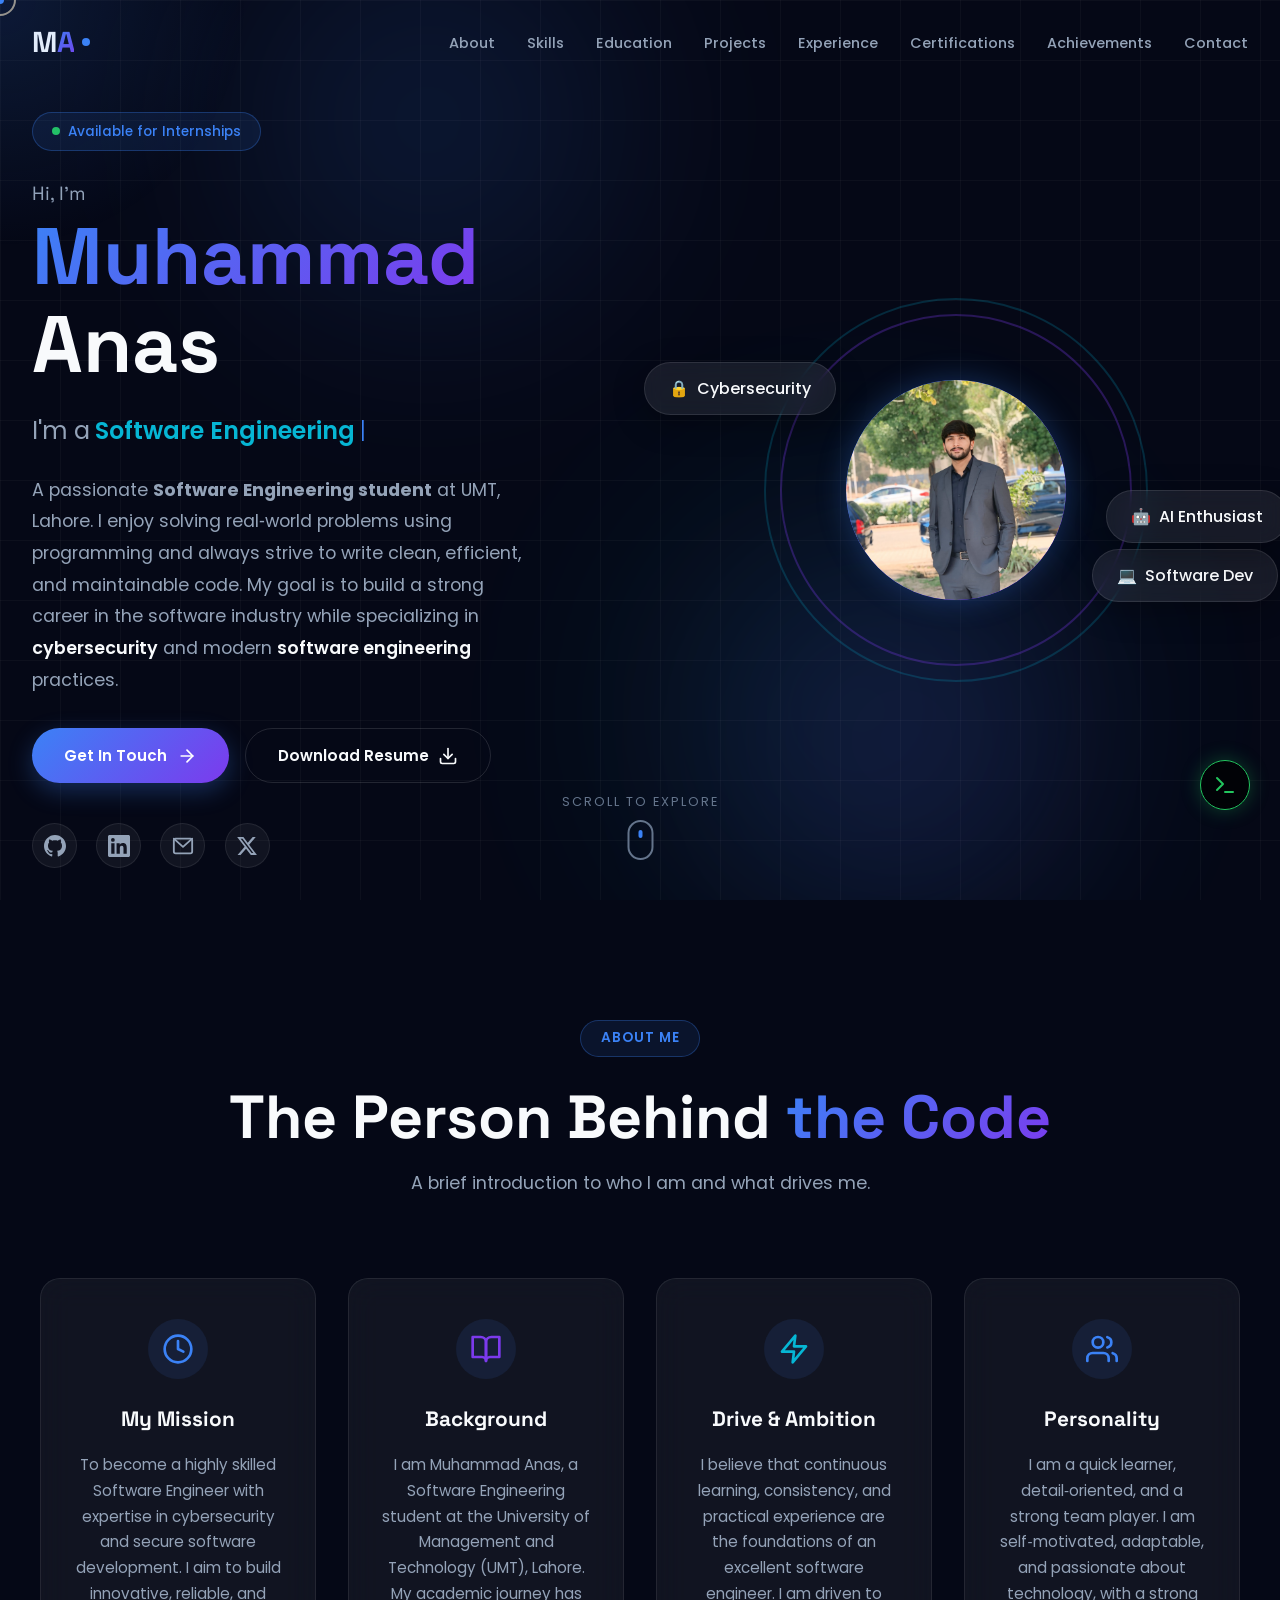
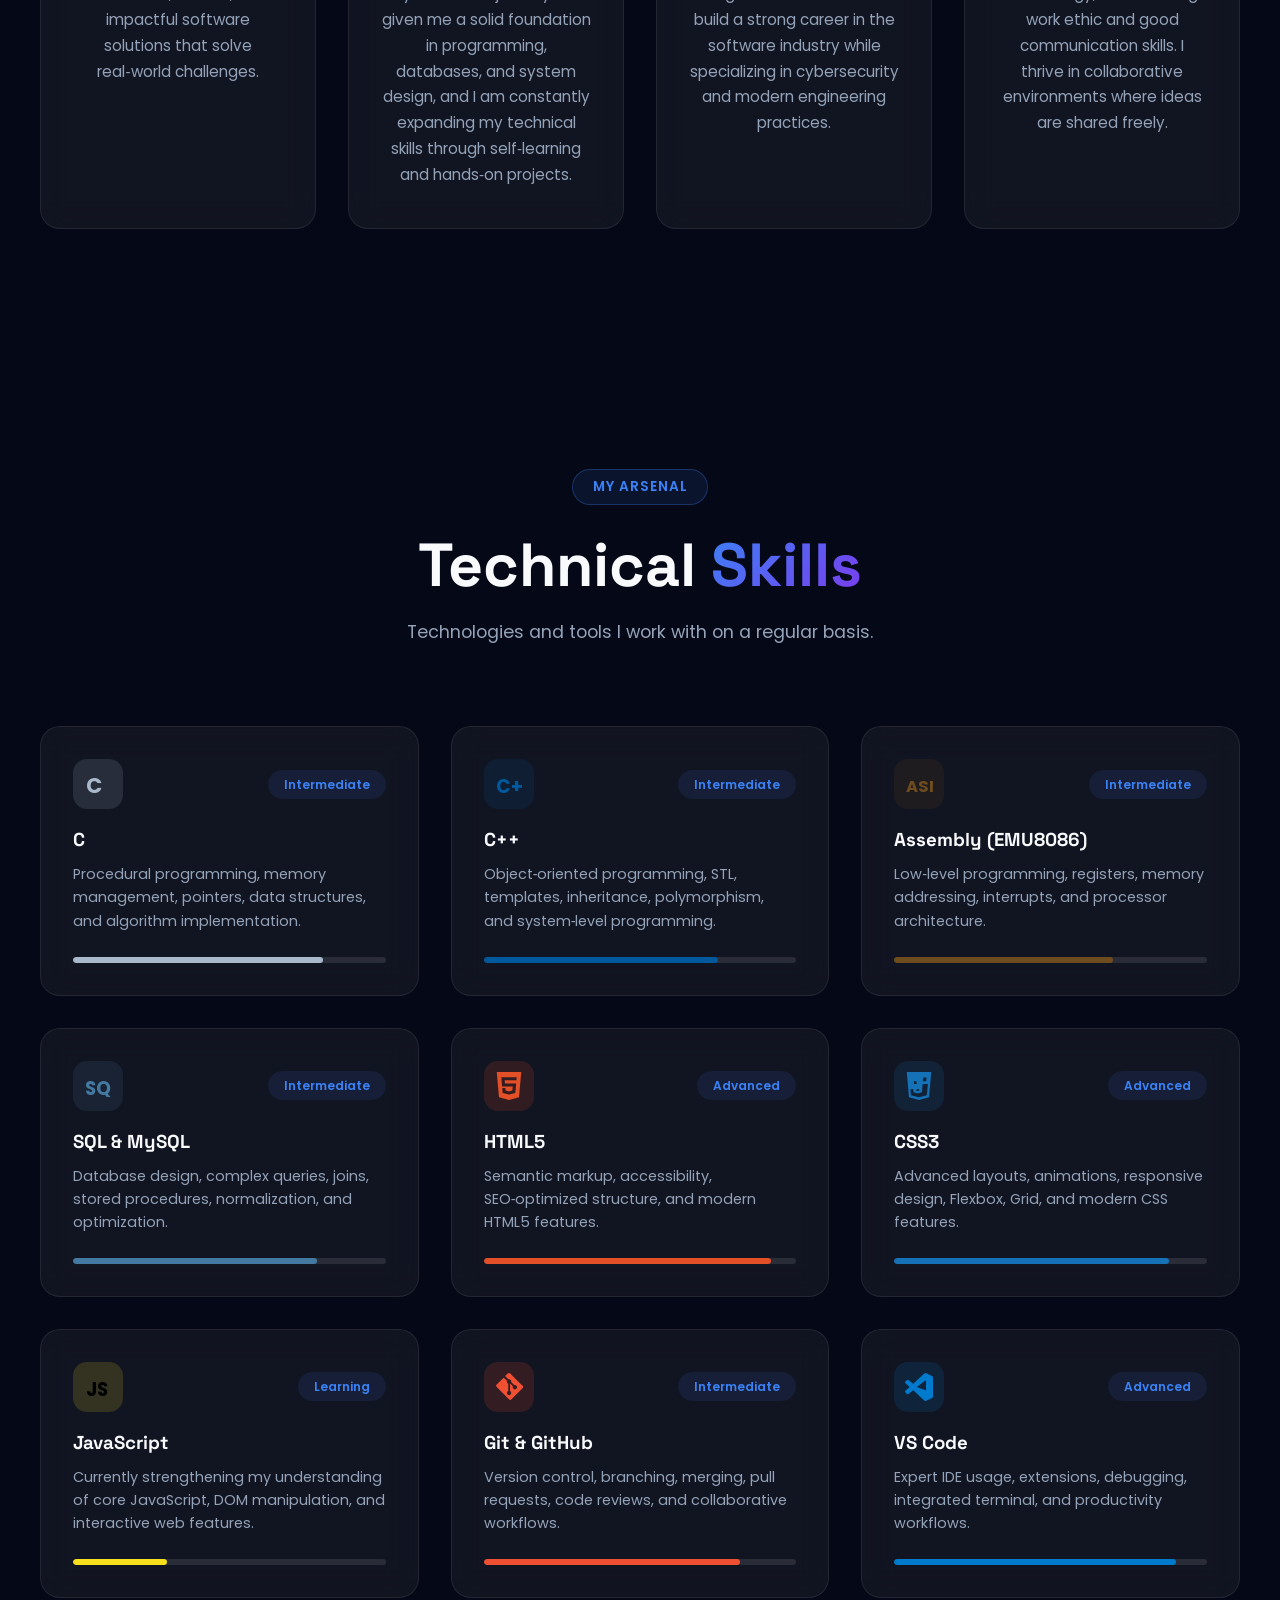
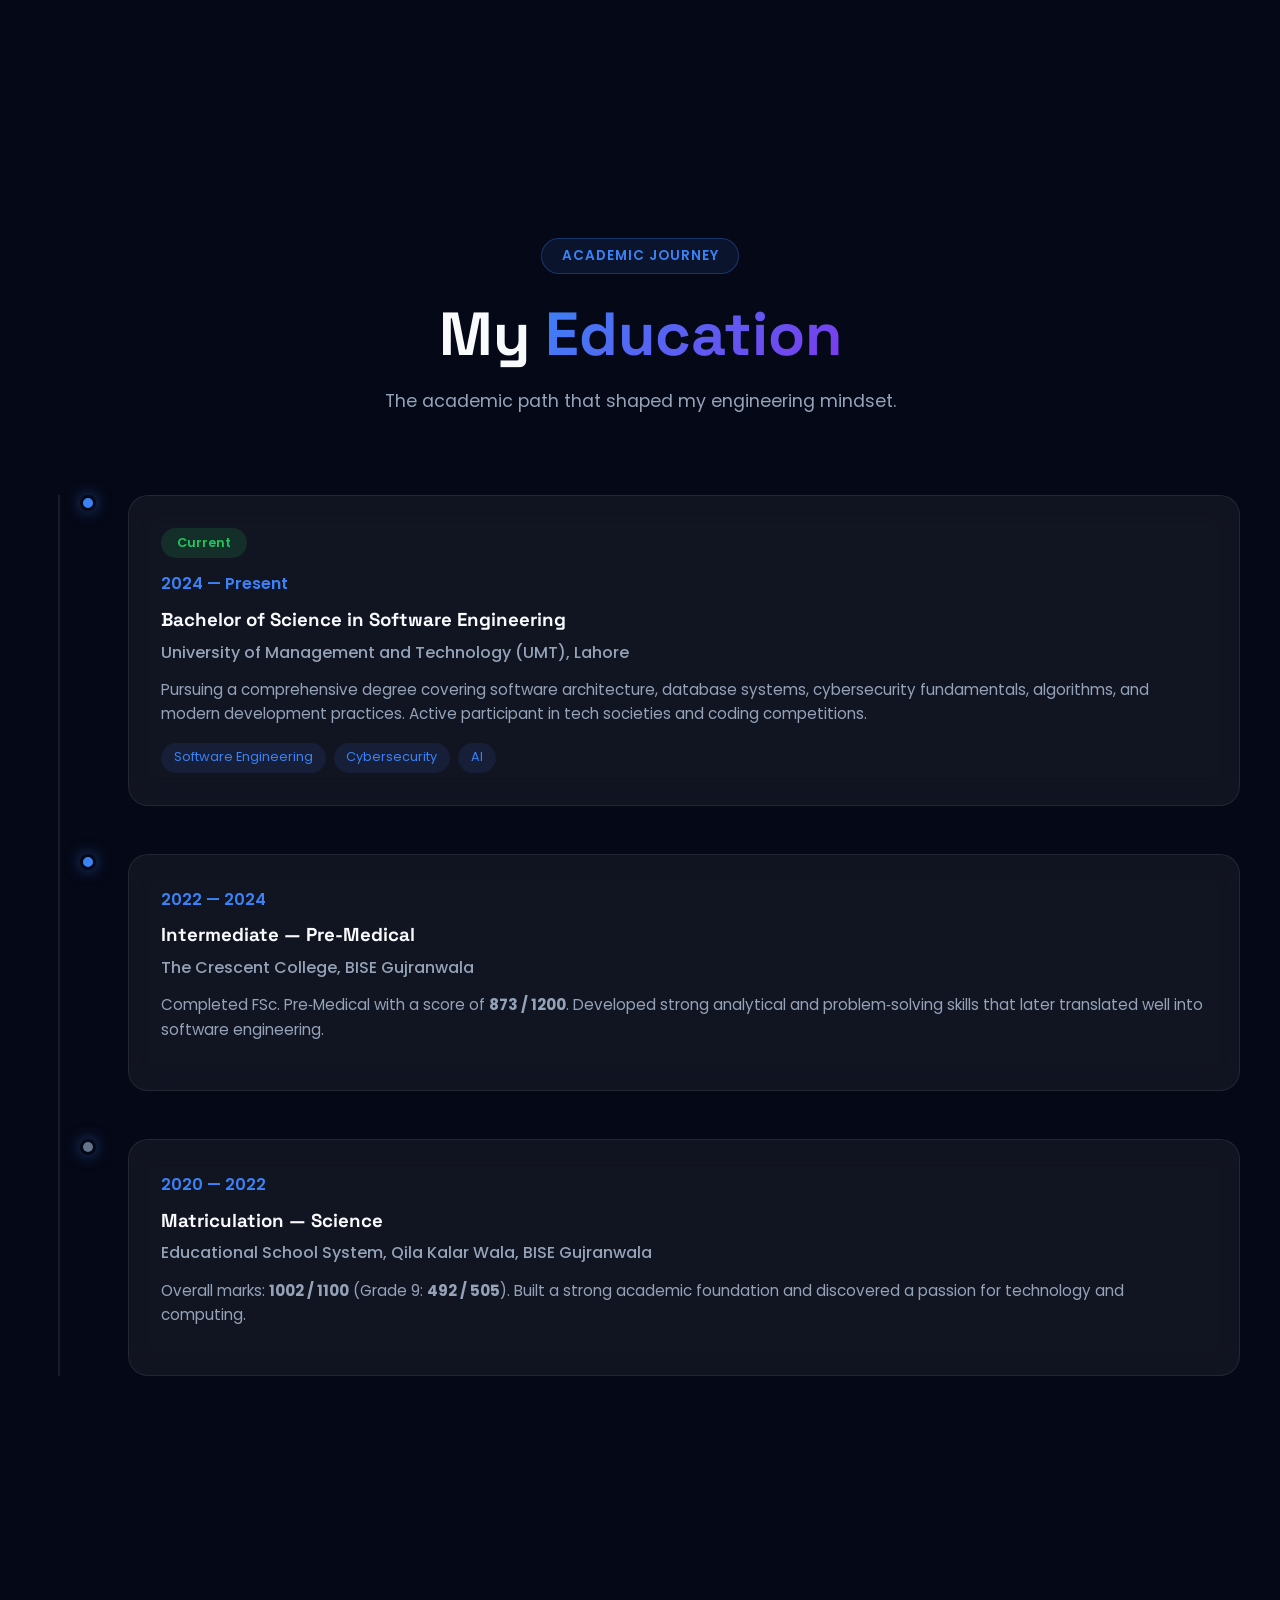
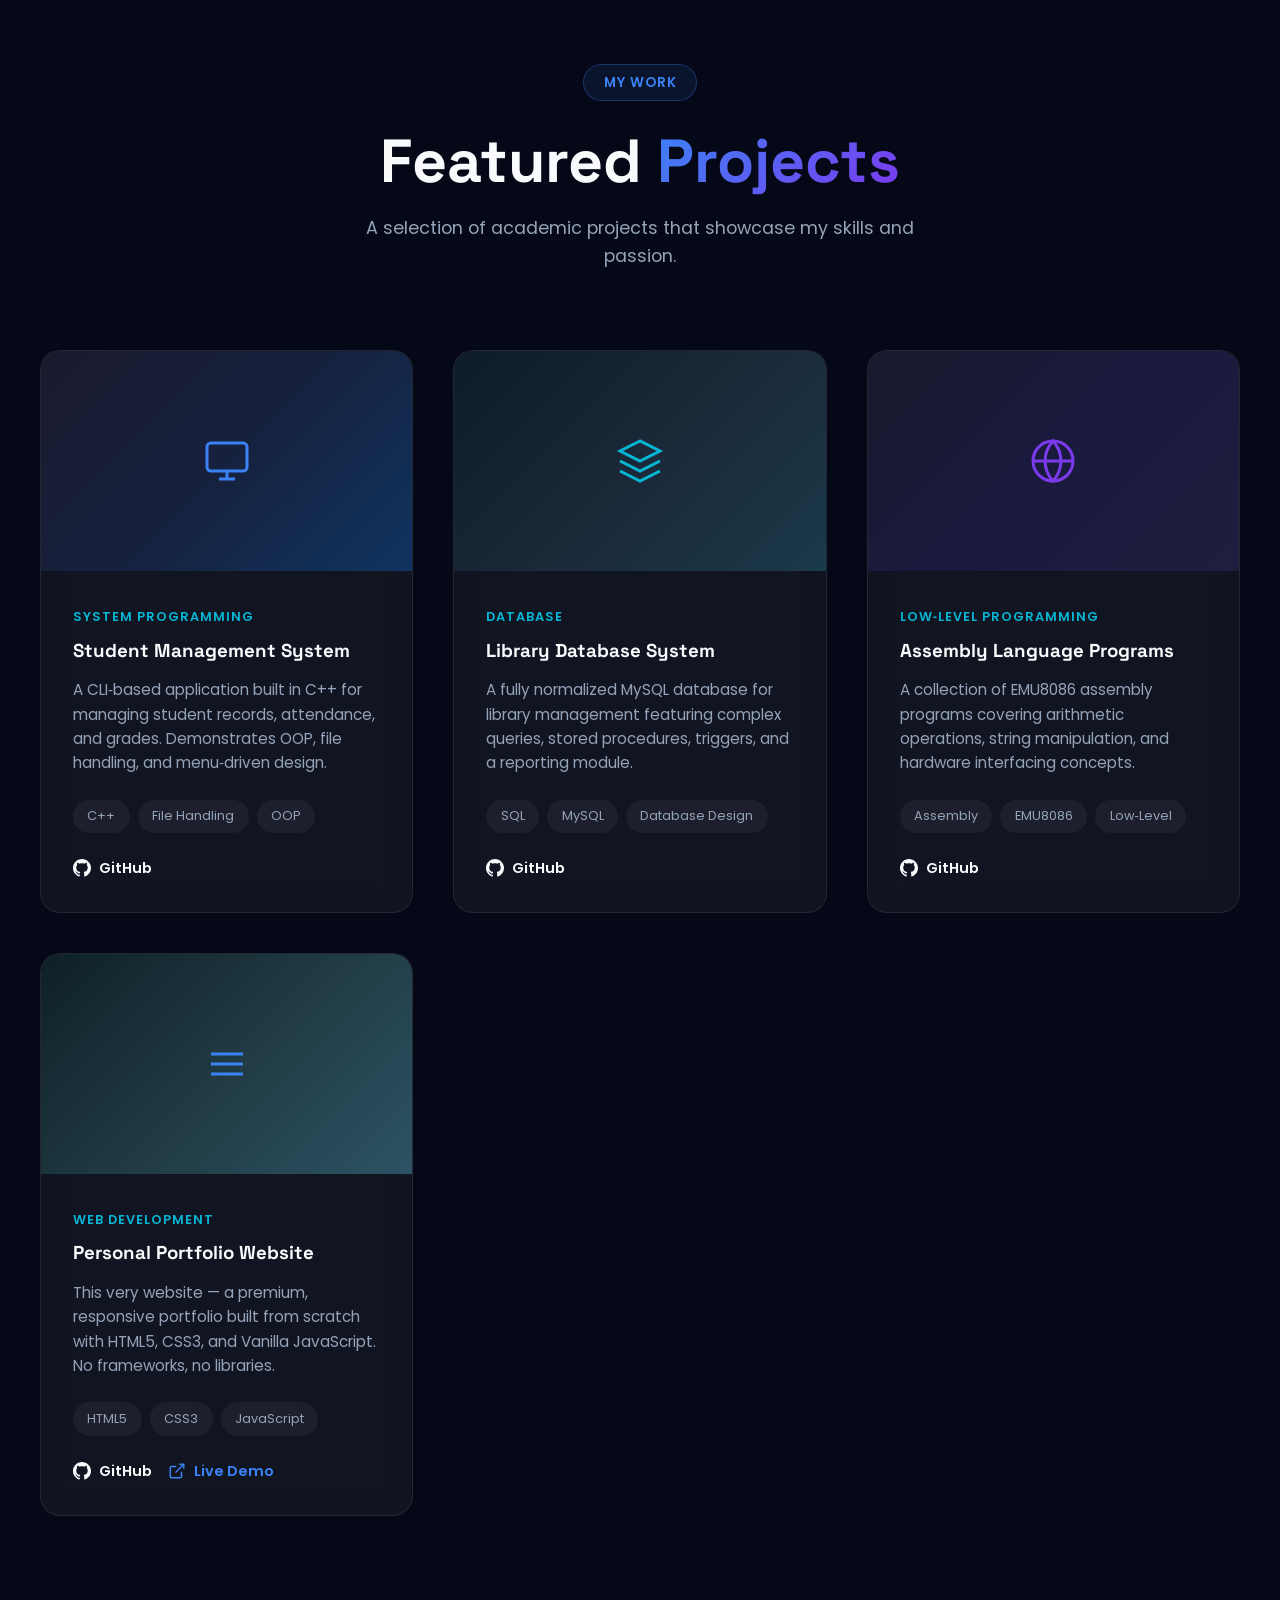
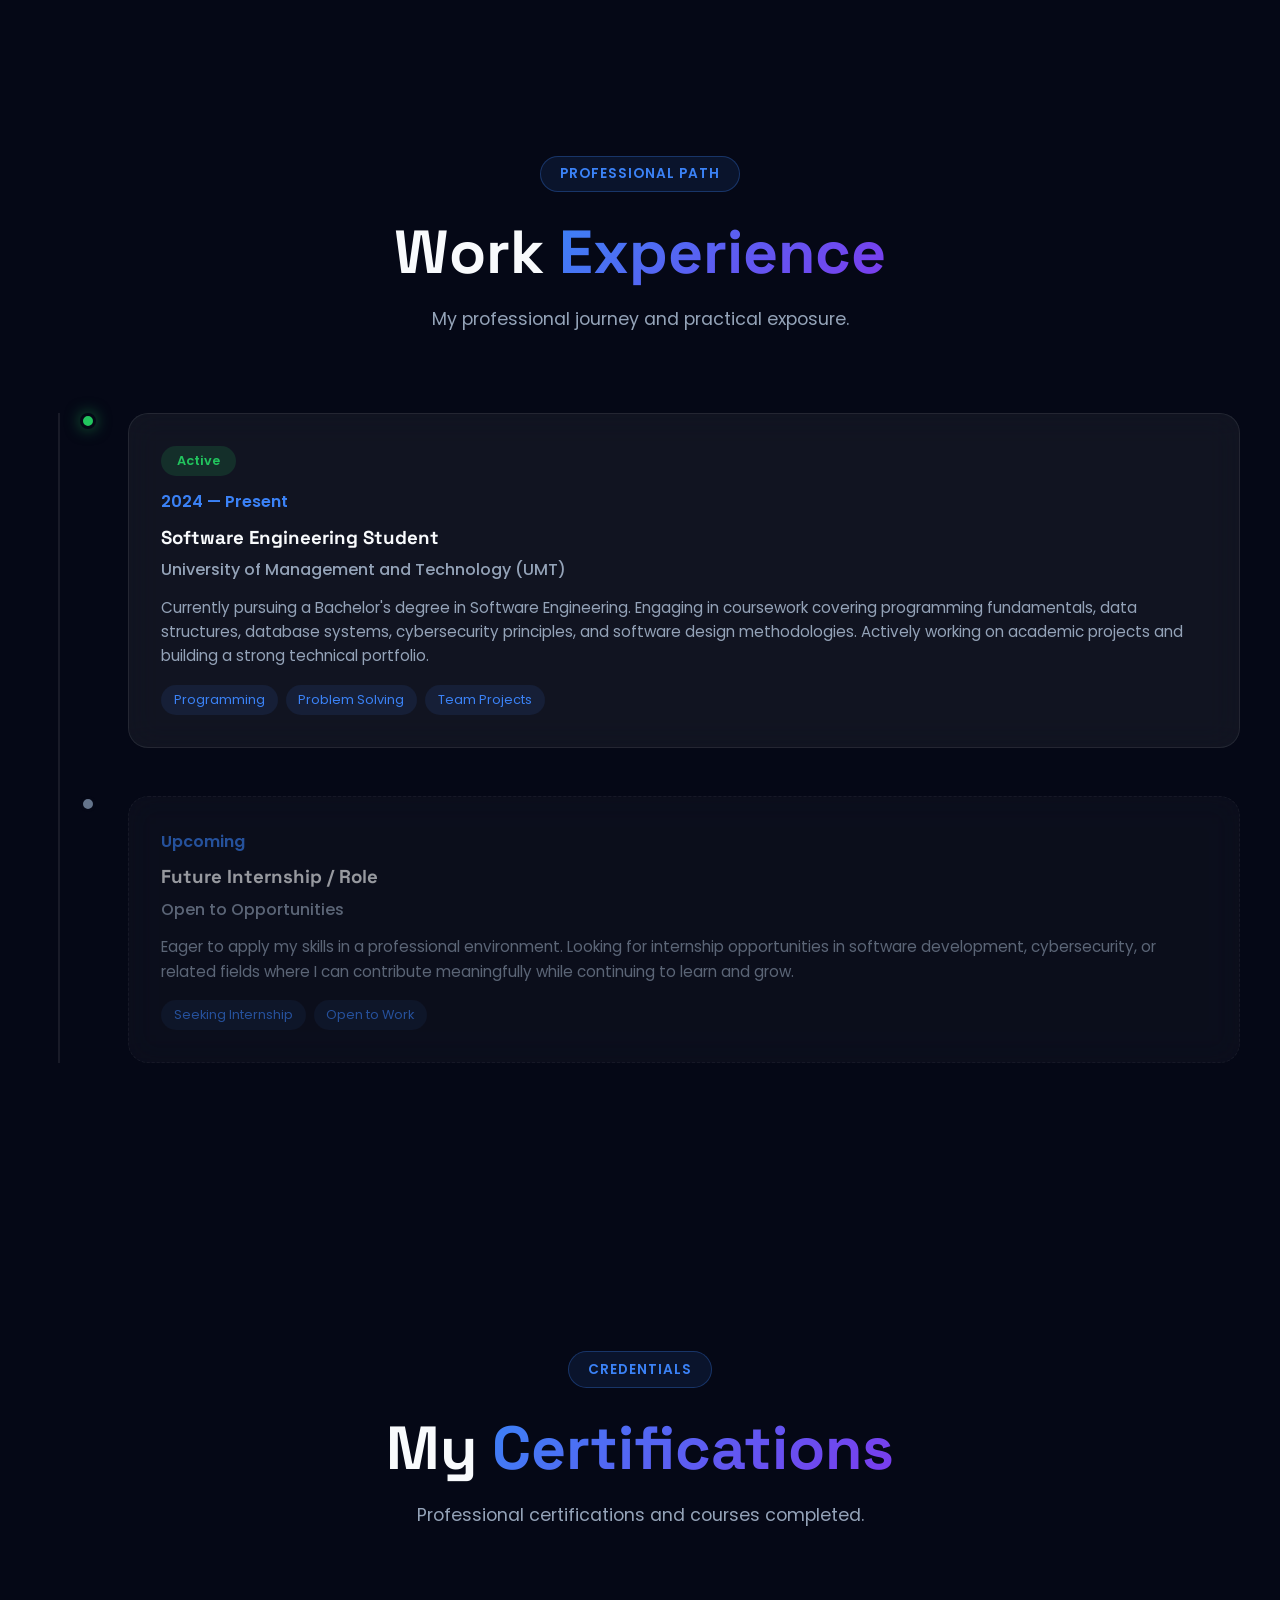
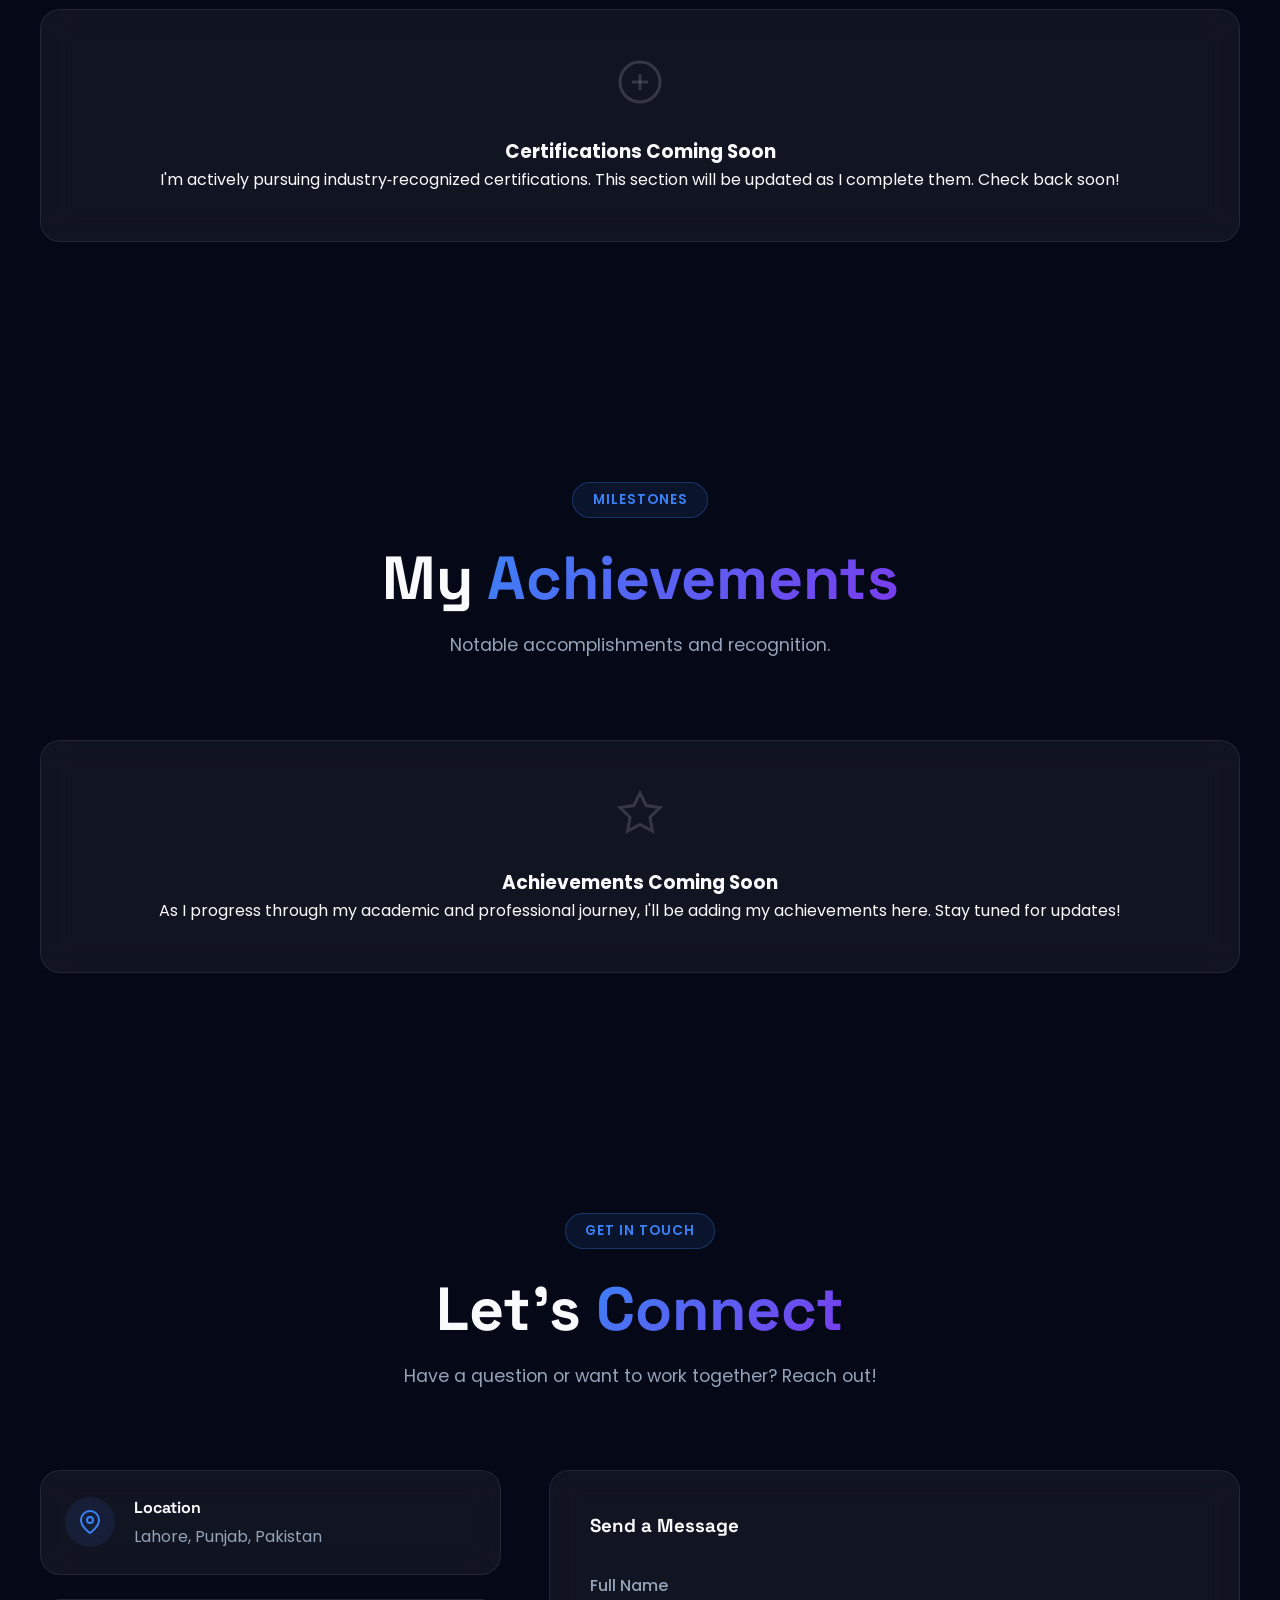
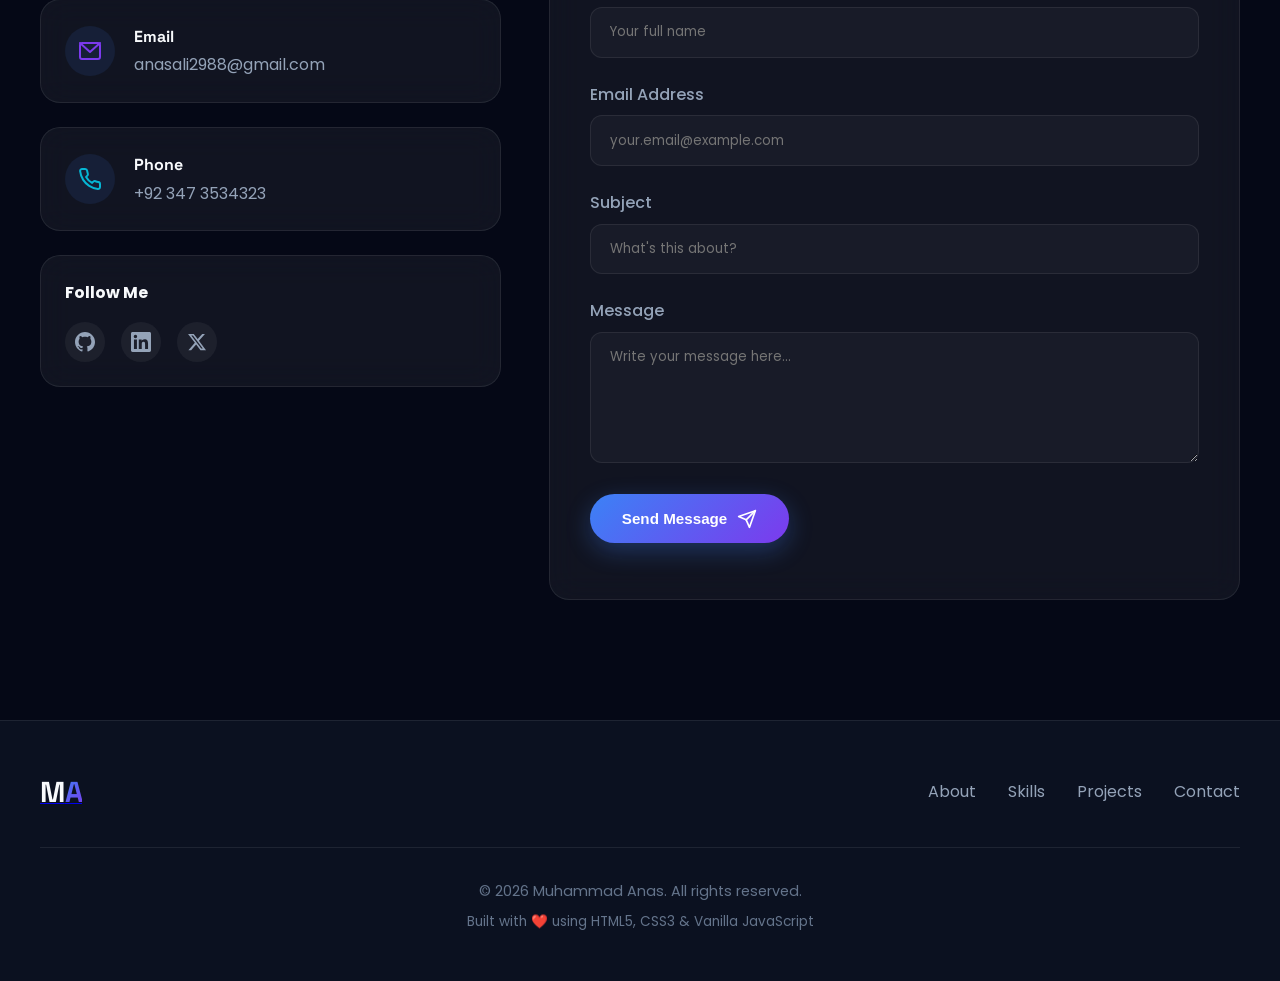
==== index.html @ 9ed9829d "Portfolio ready v1" ====
<!DOCTYPE html>
<html lang="en">
<head>
    <meta charset="UTF-8">
    <meta name="viewport" content="width=device-width, initial-scale=1.0">
    <meta name="description" content="Muhammad Anas - Software Engineering Student | Cybersecurity Enthusiast | Building Practical Software Solutions Through Continuous Learning and Innovation.">
    <meta name="keywords" content="Muhammad Anas, Software Engineering, Cybersecurity, Portfolio, UMT, Pakistan, C, C++, HTML, CSS, JavaScript, SQL">
    <meta name="author" content="Muhammad Anas">
    <meta property="og:title" content="Muhammad Anas - Software Engineering Student">
    <meta property="og:description" content="Software Engineering Student | Cybersecurity Enthusiast | Building Practical Software Solutions Through Continuous Learning and Innovation.">
    <meta property="og:type" content="website">
    <meta property="og:url" content="https://muhammadanas.dev">
    <meta property="og:image" content="https://muhammadanas.dev/assets/images/og-image.jpg">
    <meta name="twitter:card" content="summary_large_image">
    <meta name="twitter:title" content="Muhammad Anas - Software Engineering Student">
    <meta name="twitter:description" content="Software Engineering Student | Cybersecurity Enthusiast | Building Practical Software Solutions Through Continuous Learning and Innovation.">
    <meta name="theme-color" content="#050816">
    <title>Muhammad Anas | Software Engineering Student | Cybersecurity Enthusiast</title>
    <link rel="icon" type="image/svg+xml" href="data:image/svg+xml,<svg xmlns='http://www.w3.org/2000/svg' viewBox='0 0 100 100'><text y='0.9em' font-size='90' fill='%233B82F6'>MA</text></svg>">
    <link rel="preconnect" href="https://fonts.googleapis.com">
    <link rel="preconnect" href="https://fonts.gstatic.com" crossorigin>
    <link href="https://fonts.googleapis.com/css2?family=Poppins:wght@300;400;500;600;700;800;900&family=Space+Grotesk:wght@300;400;500;600;700&display=swap" rel="stylesheet">
    <link rel="stylesheet" href="style.css">
</head>
<body>

    <!-- ===== CUSTOM CURSOR ===== -->
    <div class="cursor" id="cursor"></div>
    <div class="cursor-dot" id="cursorDot"></div>
    <div class="mouse-glow" id="mouseGlow"></div>

    <!-- ===== LOADER ===== -->
    <div class="loader" id="loader">
        <div class="loader-content">
            <div class="loader-logo">
                <svg viewBox="0 0 100 100" class="loader-svg">
                    <circle cx="50" cy="50" r="45" fill="none" stroke="rgba(255,255,255,0.08)" stroke-width="2"/>
                    <circle cx="50" cy="50" r="45" fill="none" stroke="url(#loaderGradient)" stroke-width="2.5" stroke-linecap="round" class="loader-circle"/>
                    <defs>
                        <linearGradient id="loaderGradient" x1="0%" y1="0%" x2="100%" y2="100%">
                            <stop offset="0%" stop-color="#3B82F6"/>
                            <stop offset="50%" stop-color="#7C3AED"/>
                            <stop offset="100%" stop-color="#06B6D4"/>
                        </linearGradient>
                    </defs>
                </svg>
                <span class="loader-text">MA</span>
            </div>
            <div class="loader-bar-container">
                <div class="loader-bar" id="loaderBar"></div>
            </div>
        </div>
    </div>

    <!-- ===== SCROLL PROGRESS BAR ===== -->
    <div class="scroll-progress" id="scrollProgress"></div>

    <!-- ===== NAVIGATION ===== -->
    <nav class="navbar" id="navbar">
        <div class="nav-container">
            <a href="#hero" class="nav-logo" aria-label="Muhammad Anas Home">
                <span class="logo-text">M<span class="logo-highlight">A</span></span>
                <span class="logo-dot"></span>
            </a>
            <ul class="nav-links" id="navLinks">
                <li><a href="#about" class="nav-link" data-section="about">About</a></li>
                <li><a href="#skills" class="nav-link" data-section="skills">Skills</a></li>
                <li><a href="#education" class="nav-link" data-section="education">Education</a></li>
                <li><a href="#projects" class="nav-link" data-section="projects">Projects</a></li>
                <li><a href="#experience" class="nav-link" data-section="experience">Experience</a></li>
                <li><a href="#certifications" class="nav-link" data-section="certifications">Certifications</a></li>
                <li><a href="#achievements" class="nav-link" data-section="achievements">Achievements</a></li>
                <li><a href="#contact" class="nav-link" data-section="contact">Contact</a></li>
            </ul>
            <button class="mobile-menu-btn" id="mobileMenuBtn" aria-label="Toggle menu" aria-expanded="false">
                <span class="hamburger-line"></span>
                <span class="hamburger-line"></span>
                <span class="hamburger-line"></span>
            </button>
        </div>
    </nav>

    <!-- ===== MOBILE MENU OVERLAY ===== -->
    <div class="mobile-overlay" id="mobileOverlay">
        <div class="mobile-menu">
            <ul class="mobile-links">
                <li><a href="#about" class="mobile-link" data-section="about">About</a></li>
                <li><a href="#skills" class="mobile-link" data-section="skills">Skills</a></li>
                <li><a href="#education" class="mobile-link" data-section="education">Education</a></li>
                <li><a href="#projects" class="mobile-link" data-section="projects">Projects</a></li>
                <li><a href="#experience" class="mobile-link" data-section="experience">Experience</a></li>
                <li><a href="#certifications" class="mobile-link" data-section="certifications">Certifications</a></li>
                <li><a href="#achievements" class="mobile-link" data-section="achievements">Achievements</a></li>
                <li><a href="#contact" class="mobile-link" data-section="contact">Contact</a></li>
            </ul>
        </div>
    </div>

    <!-- ===== HERO SECTION ===== -->
    <section class="hero" id="hero">
        <div class="aurora-bg">
            <div class="aurora aurora-1"></div>
            <div class="aurora aurora-2"></div>
            <div class="aurora aurora-3"></div>
        </div>
        <div class="grid-pattern"></div>
        <div class="hero-container">
            <div class="hero-content">
                <div class="hero-badge">
                    <span class="badge-dot"></span>
                    Available for Internships
                </div>
                <h1 class="hero-title">
                    <span class="hero-greeting">Hi, I'm</span>
                    <span class="hero-name">
                        <span class="name-gradient">Muhammad</span>
                        <span class="name-white"> Anas</span>
                    </span>
                </h1>
                <div class="hero-typing">
                    <span class="typing-prefix">I'm a</span>
                    <span class="typing-text" id="typingText"></span>
                    <span class="typing-cursor">|</span>
                </div>
                <p class="hero-description">
                    A passionate <strong>Software Engineering student</strong> at UMT, Lahore. I enjoy solving real‑world problems using programming and always strive to write clean, efficient, and maintainable code. My goal is to build a strong career in the software industry while specializing in <span class="highlight">cybersecurity</span> and modern <span class="highlight">software engineering</span> practices.
                </p>
                <div class="hero-buttons">
                    <a href="#contact" class="btn btn-primary magnetic-btn" data-magnetic>
                        <span>Get In Touch</span>
                        <svg width="20" height="20" viewBox="0 0 24 24" fill="none" stroke="currentColor" stroke-width="2" stroke-linecap="round" stroke-linejoin="round"><line x1="5" y1="12" x2="19" y2="12"/><polyline points="12 5 19 12 12 19"/></svg>
                    </a>
                    <a href="assets/resume/resume.pdf" class="btn btn-secondary magnetic-btn" data-magnetic download>
                        <span>Download Resume</span>
                        <svg width="20" height="20" viewBox="0 0 24 24" fill="none" stroke="currentColor" stroke-width="2" stroke-linecap="round" stroke-linejoin="round"><path d="M21 15v4a2 2 0 0 1-2 2H5a2 2 0 0 1-2-2v-4"/><polyline points="7 10 12 15 17 10"/><line x1="12" y1="15" x2="12" y2="3"/></svg>
                    </a>
                </div>
                <div class="hero-socials">
                    <a href="https://github.com/muhammadanas702" target="_blank" rel="noopener noreferrer" class="social-icon magnetic-btn" data-magnetic aria-label="GitHub">
                        <svg width="22" height="22" viewBox="0 0 24 24" fill="currentColor"><path d="M12 0C5.37 0 0 5.37 0 12c0 5.3 3.438 9.8 8.205 11.385.6.113.82-.258.82-.577 0-.285-.01-1.04-.015-2.04-3.338.724-4.042-1.61-4.042-1.61-.546-1.385-1.335-1.755-1.335-1.755-1.087-.744.084-.729.084-.729 1.205.084 1.838 1.236 1.838 1.236 1.07 1.835 2.809 1.305 3.495.998.108-.776.417-1.305.76-1.605-2.665-.3-5.466-1.332-5.466-5.93 0-1.31.465-2.38 1.235-3.22-.135-.303-.54-1.523.105-3.176 0 0 1.005-.322 3.3 1.23.96-.267 1.98-.399 3-.405 1.02.006 2.04.138 3 .405 2.28-1.552 3.285-1.23 3.285-1.23.645 1.653.24 2.873.12 3.176.765.84 1.23 1.91 1.23 3.22 0 4.61-2.805 5.625-5.475 5.92.42.36.81 1.096.81 2.22 0 1.605-.015 2.896-.015 3.286 0 .315.21.69.825.57C20.565 21.795 24 17.295 24 12c0-6.63-5.37-12-12-12z"/></svg>
                    </a>
                    <a href="https://www.linkedin.com/in/muhammad-anas-175828378" target="_blank" rel="noopener noreferrer" class="social-icon magnetic-btn" data-magnetic aria-label="LinkedIn">
                        <svg width="22" height="22" viewBox="0 0 24 24" fill="currentColor"><path d="M20.447 20.452h-3.554v-5.569c0-1.328-.027-3.037-1.852-3.037-1.853 0-2.136 1.445-2.136 2.939v5.667H9.351V9h3.414v1.561h.046c.477-.9 1.637-1.85 3.37-1.85 3.601 0 4.267 2.37 4.267 5.455v6.286zM5.337 7.433a2.062 2.062 0 01-2.063-2.065 2.064 2.064 0 112.063 2.065zm1.782 13.019H3.555V9h3.564v11.452zM22.225 0H1.771C.792 0 0 .774 0 1.729v20.542C0 23.227.792 24 1.771 24h20.451C23.2 24 24 23.227 24 22.271V1.729C24 .774 23.2 0 22.222 0h.003z"/></svg>
                    </a>
                    <a href="mailto:anasali2988@gmail.com" class="social-icon magnetic-btn" data-magnetic aria-label="Email">
                        <svg width="22" height="22" viewBox="0 0 24 24" fill="none" stroke="currentColor" stroke-width="2" stroke-linecap="round" stroke-linejoin="round"><rect x="2" y="4" width="20" height="16" rx="2"/><path d="M22 4L12 13 2 4"/></svg>
                    </a>
                    <a href="https://x.com/muhammadanas_20" target="_blank" rel="noopener noreferrer" class="social-icon magnetic-btn" data-magnetic aria-label="Twitter">
                        <svg width="22" height="22" viewBox="0 0 24 24" fill="currentColor"><path d="M18.244 2.25h3.308l-7.227 8.26 8.502 11.24H16.17l-5.214-6.817L4.99 21.75H1.68l7.73-8.835L1.254 2.25H8.08l4.713 6.231zm-1.161 17.52h1.833L7.084 4.126H5.117z"/></svg>
                    </a>
                </div>
            </div>
            <div class="hero-image-wrapper">
                <div class="hero-image-container">
                    <div class="hero-image-ring"></div>
                    <div class="hero-image-ring ring-2"></div>
                    <div class="hero-image-ring ring-3"></div>
                    <div class="hero-image-placeholder" id="heroProfileImage">
                        <!-- Sirf image, initials nahi -->
                        <img src="assets/images/profile.jpg" alt="Muhammad Anas" class="hero-profile-img">
                    </div>
                </div>
                <div class="hero-floating-card card-1">
                    <div class="floating-icon">🔒</div>
                    <span>Cybersecurity</span>
                </div>
                <div class="hero-floating-card card-2">
                    <div class="floating-icon">💻</div>
                    <span>Software Dev</span>
                </div>
                <div class="hero-floating-card card-3">
                    <div class="floating-icon">🤖</div>
                    <span>AI Enthusiast</span>
                </div>
            </div>
        </div>
        <div class="scroll-indicator">
            <span class="scroll-text">Scroll to explore</span>
            <div class="scroll-mouse">
                <div class="scroll-wheel"></div>
            </div>
        </div>
    </section>

    <!-- ===== ABOUT SECTION ===== -->
    <section class="about section" id="about">
        <div class="section-container">
            <div class="section-header">
                <span class="section-tag">About Me</span>
                <h2 class="section-title">The Person Behind <span class="gradient-text">the Code</span></h2>
                <p class="section-subtitle">A brief introduction to who I am and what drives me.</p>
            </div>
            <div class="about-grid">
                <div class="about-card glass-card" data-reveal>
                    <div class="about-card-icon">
                        <svg width="32" height="32" viewBox="0 0 24 24" fill="none" stroke="#3B82F6" stroke-width="2" stroke-linecap="round" stroke-linejoin="round"><circle cx="12" cy="12" r="10"/><path d="M12 6v6l4 2"/></svg>
                    </div>
                    <h3>My Mission</h3>
                    <p>To become a highly skilled Software Engineer with expertise in cybersecurity and secure software development. I aim to build innovative, reliable, and impactful software solutions that solve real‑world challenges.</p>
                </div>
                <div class="about-card glass-card" data-reveal>
                    <div class="about-card-icon">
                        <svg width="32" height="32" viewBox="0 0 24 24" fill="none" stroke="#7C3AED" stroke-width="2" stroke-linecap="round" stroke-linejoin="round"><path d="M2 3h6a4 4 0 0 1 4 4v14a3 3 0 0 0-3-3H2z"/><path d="M22 3h-6a4 4 0 0 0-4 4v14a3 3 0 0 1 3-3h7z"/></svg>
                    </div>
                    <h3>Background</h3>
                    <p>I am Muhammad Anas, a Software Engineering student at the University of Management and Technology (UMT), Lahore. My academic journey has given me a solid foundation in programming, databases, and system design, and I am constantly expanding my technical skills through self‑learning and hands‑on projects.</p>
                </div>
                <div class="about-card glass-card" data-reveal>
                    <div class="about-card-icon">
                        <svg width="32" height="32" viewBox="0 0 24 24" fill="none" stroke="#06B6D4" stroke-width="2" stroke-linecap="round" stroke-linejoin="round"><polygon points="13 2 3 14 12 14 11 22 21 10 12 10 13 2"/></svg>
                    </div>
                    <h3>Drive & Ambition</h3>
                    <p>I believe that continuous learning, consistency, and practical experience are the foundations of an excellent software engineer. I am driven to build a strong career in the software industry while specializing in cybersecurity and modern engineering practices.</p>
                </div>
                <div class="about-card glass-card" data-reveal>
                    <div class="about-card-icon">
                        <svg width="32" height="32" viewBox="0 0 24 24" fill="none" stroke="#3B82F6" stroke-width="2" stroke-linecap="round" stroke-linejoin="round"><path d="M17 21v-2a4 4 0 0 0-4-4H5a4 4 0 0 0-4 4v2"/><circle cx="9" cy="7" r="4"/><path d="M23 21v-2a4 4 0 0 0-3-3.87"/><path d="M16 3.13a4 4 0 0 1 0 7.75"/></svg>
                    </div>
                    <h3>Personality</h3>
                    <p>I am a quick learner, detail‑oriented, and a strong team player. I am self‑motivated, adaptable, and passionate about technology, with a strong work ethic and good communication skills. I thrive in collaborative environments where ideas are shared freely.</p>
                </div>
            </div>
        </div>
    </section>

    <!-- ===== SKILLS SECTION ===== -->
    <section class="skills section" id="skills">
        <div class="section-container">
            <div class="section-header">
                <span class="section-tag">My Arsenal</span>
                <h2 class="section-title">Technical <span class="gradient-text">Skills</span></h2>
                <p class="section-subtitle">Technologies and tools I work with on a regular basis.</p>
            </div>
            <div class="skills-grid">
                <div class="skill-card glass-card" data-reveal>
                    <div class="skill-header">
                        <div class="skill-icon" style="background: rgba(168,185,204,0.15);">
                            <svg width="28" height="28" viewBox="0 0 24 24"><text x="2" y="20" font-size="18" font-weight="bold" fill="#A8B9CC">C</text></svg>
                        </div>
                        <span class="skill-level">Intermediate</span>
                    </div>
                    <h3>C</h3>
                    <p>Procedural programming, memory management, pointers, data structures, and algorithm implementation.</p>
                    <div class="skill-progress"><div class="skill-progress-bar" data-progress="80" style="--progress-color: #A8B9CC;"></div></div>
                </div>
                <div class="skill-card glass-card" data-reveal>
                    <div class="skill-header">
                        <div class="skill-icon" style="background: rgba(0,89,156,0.15);">
                            <svg width="28" height="28" viewBox="0 0 24 24"><text x="1" y="20" font-size="16" font-weight="bold" fill="#00599C">C++</text></svg>
                        </div>
                        <span class="skill-level">Intermediate</span>
                    </div>
                    <h3>C++</h3>
                    <p>Object‑oriented programming, STL, templates, inheritance, polymorphism, and system‑level programming.</p>
                    <div class="skill-progress"><div class="skill-progress-bar" data-progress="75" style="--progress-color: #00599C;"></div></div>
                </div>
                <div class="skill-card glass-card" data-reveal>
                    <div class="skill-header">
                        <div class="skill-icon" style="background: rgba(110,76,30,0.15);">
                            <svg width="28" height="28" viewBox="0 0 24 24"><text x="1" y="19" font-size="14" font-weight="bold" fill="#6E4C1E">ASM</text></svg>
                        </div>
                        <span class="skill-level">Intermediate</span>
                    </div>
                    <h3>Assembly (EMU8086)</h3>
                    <p>Low‑level programming, registers, memory addressing, interrupts, and processor architecture.</p>
                    <div class="skill-progress"><div class="skill-progress-bar" data-progress="70" style="--progress-color: #6E4C1E;"></div></div>
                </div>
                <div class="skill-card glass-card" data-reveal>
                    <div class="skill-header">
                        <div class="skill-icon" style="background: rgba(68,121,161,0.15);">
                            <svg width="28" height="28" viewBox="0 0 24 24"><text x="1" y="20" font-size="16" font-weight="bold" fill="#4479A1">SQL</text></svg>
                        </div>
                        <span class="skill-level">Intermediate</span>
                    </div>
                    <h3>SQL & MySQL</h3>
                    <p>Database design, complex queries, joins, stored procedures, normalization, and optimization.</p>
                    <div class="skill-progress"><div class="skill-progress-bar" data-progress="78" style="--progress-color: #4479A1;"></div></div>
                </div>
                <div class="skill-card glass-card" data-reveal>
                    <div class="skill-header">
                        <div class="skill-icon" style="background: rgba(227,79,38,0.15);">
                            <svg width="28" height="28" viewBox="0 0 24 24" fill="#E34F26"><path d="M1.5 0h21l-1.91 21.563L11.977 24l-8.564-2.438L1.5 0zm7.031 9.75l-.232-2.718 10.059.003.23-2.622L5.412 4.41l.698 8.01h9.126l-.326 3.426-2.91.804-2.955-.81-.188-2.11H6.248l.33 4.171L12 19.351l5.379-1.443.744-8.157H8.531z"/></svg>
                        </div>
                        <span class="skill-level">Advanced</span>
                    </div>
                    <h3>HTML5</h3>
                    <p>Semantic markup, accessibility, SEO‑optimized structure, and modern HTML5 features.</p>
                    <div class="skill-progress"><div class="skill-progress-bar" data-progress="92" style="--progress-color: #E34F26;"></div></div>
                </div>
                <div class="skill-card glass-card" data-reveal>
                    <div class="skill-header">
                        <div class="skill-icon" style="background: rgba(21,114,182,0.15);">
                            <svg width="28" height="28" viewBox="0 0 24 24" fill="#1572B6"><path d="M1.5 0h21l-1.91 21.563L11.977 24l-8.565-2.438L1.5 0zm14.09 4.465l-.313 3.535H7.582l.21 2.36h7.337l-.628 7.076-3.544.978-3.622-.974-.23-2.59h2.604l.104 1.205 1.094.304 1.16-.31.124-1.337H4.685l.455 5.11 6.868 1.88 6.762-1.88.836-9.436H9.975l-.21-2.36h8.398l.29-3.235H5.707l-.21-2.36h11.76z"/></svg>
                        </div>
                        <span class="skill-level">Advanced</span>
                    </div>
                    <h3>CSS3</h3>
                    <p>Advanced layouts, animations, responsive design, Flexbox, Grid, and modern CSS features.</p>
                    <div class="skill-progress"><div class="skill-progress-bar" data-progress="88" style="--progress-color: #1572B6;"></div></div>
                </div>
                <div class="skill-card glass-card" data-reveal>
                    <div class="skill-header">
                        <div class="skill-icon" style="background: rgba(247,223,30,0.15);">
                            <svg width="28" height="28" viewBox="0 0 24 24" fill="#F7DF1E"><text x="2" y="20" font-size="16" font-weight="bold" fill="#000">JS</text></svg>
                        </div>
                        <span class="skill-level">Learning</span>
                    </div>
                    <h3>JavaScript</h3>
                    <p>Currently strengthening my understanding of core JavaScript, DOM manipulation, and interactive web features.</p>
                    <div class="skill-progress"><div class="skill-progress-bar" data-progress="30" style="--progress-color: #F7DF1E;"></div></div>
                </div>
                <div class="skill-card glass-card" data-reveal>
                    <div class="skill-header">
                        <div class="skill-icon" style="background: rgba(240,80,50,0.15);">
                            <svg width="28" height="28" viewBox="0 0 24 24" fill="#F05032"><path d="M23.546 10.93L13.067.452c-.604-.603-1.582-.603-2.188 0L8.708 2.627l2.76 2.76c.64-.216 1.374-.07 1.884.44.514.515.66 1.255.44 1.898l2.66 2.66c.644-.22 1.384-.074 1.9.44.72.72.72 1.888 0 2.608-.72.72-1.888.72-2.608 0-.543-.543-.675-1.338-.396-2.004l-2.48-2.48v6.53c.176.088.34.202.488.35.72.72.72 1.888 0 2.608-.72.72-1.888.72-2.608 0-.72-.72-.72-1.888 0-2.608.177-.177.38-.305.6-.396V9.11c-.22-.09-.423-.22-.6-.396-.55-.55-.67-1.356-.363-2.026L7.38 3.99 1.45 9.92c-.603.603-.603 1.582 0 2.186l10.48 10.48c.603.603 1.582.603 2.186 0l10.43-10.43c.603-.603.603-1.582 0-2.186z"/></svg>
                        </div>
                        <span class="skill-level">Intermediate</span>
                    </div>
                    <h3>Git & GitHub</h3>
                    <p>Version control, branching, merging, pull requests, code reviews, and collaborative workflows.</p>
                    <div class="skill-progress"><div class="skill-progress-bar" data-progress="82" style="--progress-color: #F05032;"></div></div>
                </div>
                <div class="skill-card glass-card" data-reveal>
                    <div class="skill-header">
                        <div class="skill-icon" style="background: rgba(0,122,204,0.15);">
                            <svg width="28" height="28" viewBox="0 0 24 24" fill="#007ACC"><path d="M23.15 2.587L18.21.21a1.494 1.494 0 0 0-1.705.29l-9.46 8.63-4.12-3.128a.999.999 0 0 0-1.276.057L.327 7.261A1 1 0 0 0 .326 8.74L3.899 12 .326 15.26a1 1 0 0 0 .001 1.479L1.65 17.94a.999.999 0 0 0 1.276.057l4.12-3.128 9.46 8.63a1.492 1.492 0 0 0 1.704.29l4.942-2.377A1.5 1.5 0 0 0 24 20.06V3.939a1.5 1.5 0 0 0-.85-1.352zm-5.146 12.357L10.207 12l7.797-5.944v9.888z"/></svg>
                        </div>
                        <span class="skill-level">Advanced</span>
                    </div>
                    <h3>VS Code</h3>
                    <p>Expert IDE usage, extensions, debugging, integrated terminal, and productivity workflows.</p>
                    <div class="skill-progress"><div class="skill-progress-bar" data-progress="90" style="--progress-color: #007ACC;"></div></div>
                </div>
            </div>
        </div>
    </section>

    <!-- ===== EDUCATION SECTION ===== -->
    <section class="education section" id="education">
        <div class="section-container">
            <div class="section-header">
                <span class="section-tag">Academic Journey</span>
                <h2 class="section-title">My <span class="gradient-text">Education</span></h2>
                <p class="section-subtitle">The academic path that shaped my engineering mindset.</p>
            </div>
            <div class="timeline">
                <div class="timeline-item" data-reveal>
                    <div class="timeline-marker">
                        <div class="timeline-dot"></div>
                        <div class="timeline-line"></div>
                    </div>
                    <div class="timeline-card glass-card">
                        <div class="timeline-badge">Current</div>
                        <span class="timeline-date">2024 — Present</span>
                        <h3>Bachelor of Science in Software Engineering</h3>
                        <p class="timeline-institution">University of Management and Technology (UMT), Lahore</p>
                        <p class="timeline-desc">Pursuing a comprehensive degree covering software architecture, database systems, cybersecurity fundamentals, algorithms, and modern development practices. Active participant in tech societies and coding competitions.</p>
                        <div class="timeline-tags">
                            <span>Software Engineering</span>
                            <span>Cybersecurity</span>
                            <span>AI</span>
                        </div>
                    </div>
                </div>
                <div class="timeline-item" data-reveal>
                    <div class="timeline-marker">
                        <div class="timeline-dot"></div>
                        <div class="timeline-line"></div>
                    </div>
                    <div class="timeline-card glass-card">
                        <span class="timeline-date">2022 — 2024</span>
                        <h3>Intermediate — Pre‑Medical</h3>
                        <p class="timeline-institution">The Crescent College, BISE Gujranwala</p>
                        <p class="timeline-desc">Completed FSc. Pre‑Medical with a score of <strong>873 / 1200</strong>. Developed strong analytical and problem‑solving skills that later translated well into software engineering.</p>
                    </div>
                </div>
                <div class="timeline-item" data-reveal>
                    <div class="timeline-marker">
                        <div class="timeline-dot timeline-dot-end"></div>
                    </div>
                    <div class="timeline-card glass-card">
                        <span class="timeline-date">2020 — 2022</span>
                        <h3>Matriculation — Science</h3>
                        <p class="timeline-institution">Educational School System, Qila Kalar Wala, BISE Gujranwala</p>
                        <p class="timeline-desc">Overall marks: <strong>1002 / 1100</strong> (Grade 9: <strong>492 / 505</strong>). Built a strong academic foundation and discovered a passion for technology and computing.</p>
                    </div>
                </div>
            </div>
        </div>
    </section>

    <!-- ===== PROJECTS SECTION ===== -->
    <section class="projects section" id="projects">
        <div class="section-container">
            <div class="section-header">
                <span class="section-tag">My Work</span>
                <h2 class="section-title">Featured <span class="gradient-text">Projects</span></h2>
                <p class="section-subtitle">A selection of academic projects that showcase my skills and passion.</p>
            </div>
            <div class="projects-grid">
                <div class="project-card glass-card" data-reveal>
                    <div class="project-image-wrapper">
                        <div class="project-image-placeholder" style="background: linear-gradient(135deg, #1a1a2e, #16213e, #0f3460);">
                            <svg width="48" height="48" viewBox="0 0 24 24" fill="none" stroke="#3B82F6" stroke-width="1.5"><rect x="2" y="3" width="20" height="14" rx="2"/><line x1="8" y1="21" x2="16" y2="21"/><line x1="12" y1="17" x2="12" y2="21"/></svg>
                        </div>
                        <div class="project-image-overlay">
                            <a href="#" class="project-overlay-btn" aria-label="View Project">View Project</a>
                        </div>
                    </div>
                    <div class="project-content">
                        <span class="project-category">System Programming</span>
                        <h3>Student Management System</h3>
                        <p>A CLI‑based application built in C++ for managing student records, attendance, and grades. Demonstrates OOP, file handling, and menu‑driven design.</p>
                        <div class="project-tech">
                            <span>C++</span>
                            <span>File Handling</span>
                            <span>OOP</span>
                        </div>
                        <div class="project-links">
                            <a href="https://github.com/muhammadanas702/student-management" target="_blank" rel="noopener noreferrer" class="project-link github-link">
                                <svg width="18" height="18" viewBox="0 0 24 24" fill="currentColor"><path d="M12 0C5.37 0 0 5.37 0 12c0 5.3 3.438 9.8 8.205 11.385.6.113.82-.258.82-.577 0-.285-.01-1.04-.015-2.04-3.338.724-4.042-1.61-4.042-1.61-.546-1.385-1.335-1.755-1.335-1.755-1.087-.744.084-.729.084-.729 1.205.084 1.838 1.236 1.838 1.236 1.07 1.835 2.809 1.305 3.495.998.108-.776.417-1.305.76-1.605-2.665-.3-5.466-1.332-5.466-5.93 0-1.31.465-2.38 1.235-3.22-.135-.303-.54-1.523.105-3.176 0 0 1.005-.322 3.3 1.23.96-.267 1.98-.399 3-.405 1.02.006 2.04.138 3 .405 2.28-1.552 3.285-1.23 3.285-1.23.645 1.653.24 2.873.12 3.176.765.84 1.23 1.91 1.23 3.22 0 4.61-2.805 5.625-5.475 5.92.42.36.81 1.096.81 2.22 0 1.605-.015 2.896-.015 3.286 0 .315.21.69.825.57C20.565 21.795 24 17.295 24 12c0-6.63-5.37-12-12-12z"/></svg>
                                GitHub
                            </a>
                        </div>
                    </div>
                </div>
                <div class="project-card glass-card" data-reveal>
                    <div class="project-image-wrapper">
                        <div class="project-image-placeholder" style="background: linear-gradient(135deg, #0d1b2a, #1b2838, #1a3a4a);">
                            <svg width="48" height="48" viewBox="0 0 24 24" fill="none" stroke="#06B6D4" stroke-width="1.5"><path d="M12 2L2 7l10 5 10-5-10-5z"/><path d="M2 17l10 5 10-5"/><path d="M2 12l10 5 10-5"/></svg>
                        </div>
                        <div class="project-image-overlay">
                            <a href="#" class="project-overlay-btn" aria-label="View Project">View Project</a>
                        </div>
                    </div>
                    <div class="project-content">
                        <span class="project-category">Database</span>
                        <h3>Library Database System</h3>
                        <p>A fully normalized MySQL database for library management featuring complex queries, stored procedures, triggers, and a reporting module.</p>
                        <div class="project-tech">
                            <span>SQL</span>
                            <span>MySQL</span>
                            <span>Database Design</span>
                        </div>
                        <div class="project-links">
                            <a href="https://github.com/muhammadanas702/library-db" target="_blank" rel="noopener noreferrer" class="project-link github-link">
                                <svg width="18" height="18" viewBox="0 0 24 24" fill="currentColor"><path d="M12 0C5.37 0 0 5.37 0 12c0 5.3 3.438 9.8 8.205 11.385.6.113.82-.258.82-.577 0-.285-.01-1.04-.015-2.04-3.338.724-4.042-1.61-4.042-1.61-.546-1.385-1.335-1.755-1.335-1.755-1.087-.744.084-.729.084-.729 1.205.084 1.838 1.236 1.838 1.236 1.07 1.835 2.809 1.305 3.495.998.108-.776.417-1.305.76-1.605-2.665-.3-5.466-1.332-5.466-5.93 0-1.31.465-2.38 1.235-3.22-.135-.303-.54-1.523.105-3.176 0 0 1.005-.322 3.3 1.23.96-.267 1.98-.399 3-.405 1.02.006 2.04.138 3 .405 2.28-1.552 3.285-1.23 3.285-1.23.645 1.653.24 2.873.12 3.176.765.84 1.23 1.91 1.23 3.22 0 4.61-2.805 5.625-5.475 5.92.42.36.81 1.096.81 2.22 0 1.605-.015 2.896-.015 3.286 0 .315.21.69.825.57C20.565 21.795 24 17.295 24 12c0-6.63-5.37-12-12-12z"/></svg>
                                GitHub
                            </a>
                        </div>
                    </div>
                </div>
                <div class="project-card glass-card" data-reveal>
                    <div class="project-image-wrapper">
                        <div class="project-image-placeholder" style="background: linear-gradient(135deg, #1a1a2e, #1a1a3e, #1e1e3e);">
                            <svg width="48" height="48" viewBox="0 0 24 24" fill="none" stroke="#7C3AED" stroke-width="1.5"><circle cx="12" cy="12" r="10"/><line x1="2" y1="12" x2="22" y2="12"/><path d="M12 2a15.3 15.3 0 0 1 4 10 15.3 15.3 0 0 1-4 10 15.3 15.3 0 0 1-4-10 15.3 15.3 0 0 1 4-10z"/></svg>
                        </div>
                        <div class="project-image-overlay">
                            <a href="#" class="project-overlay-btn" aria-label="View Project">View Project</a>
                        </div>
                    </div>
                    <div class="project-content">
                        <span class="project-category">Low‑Level Programming</span>
                        <h3>Assembly Language Programs</h3>
                        <p>A collection of EMU8086 assembly programs covering arithmetic operations, string manipulation, and hardware interfacing concepts.</p>
                        <div class="project-tech">
                            <span>Assembly</span>
                            <span>EMU8086</span>
                            <span>Low‑Level</span>
                        </div>
                        <div class="project-links">
                            <a href="https://github.com/muhammadanas702/assembly-programs" target="_blank" rel="noopener noreferrer" class="project-link github-link">
                                <svg width="18" height="18" viewBox="0 0 24 24" fill="currentColor"><path d="M12 0C5.37 0 0 5.37 0 12c0 5.3 3.438 9.8 8.205 11.385.6.113.82-.258.82-.577 0-.285-.01-1.04-.015-2.04-3.338.724-4.042-1.61-4.042-1.61-.546-1.385-1.335-1.755-1.335-1.755-1.087-.744.084-.729.084-.729 1.205.084 1.838 1.236 1.838 1.236 1.07 1.835 2.809 1.305 3.495.998.108-.776.417-1.305.76-1.605-2.665-.3-5.466-1.332-5.466-5.93 0-1.31.465-2.38 1.235-3.22-.135-.303-.54-1.523.105-3.176 0 0 1.005-.322 3.3 1.23.96-.267 1.98-.399 3-.405 1.02.006 2.04.138 3 .405 2.28-1.552 3.285-1.23 3.285-1.23.645 1.653.24 2.873.12 3.176.765.84 1.23 1.91 1.23 3.22 0 4.61-2.805 5.625-5.475 5.92.42.36.81 1.096.81 2.22 0 1.605-.015 2.896-.015 3.286 0 .315.21.69.825.57C20.565 21.795 24 17.295 24 12c0-6.63-5.37-12-12-12z"/></svg>
                                GitHub
                            </a>
                        </div>
                    </div>
                </div>
                <div class="project-card glass-card" data-reveal>
                    <div class="project-image-wrapper">
                        <div class="project-image-placeholder" style="background: linear-gradient(135deg, #0f2027, #203a43, #2c5364);">
                            <svg width="48" height="48" viewBox="0 0 24 24" fill="none" stroke="#3B82F6" stroke-width="1.5"><path d="M4 7h16M4 12h16M4 17h16"/></svg>
                        </div>
                        <div class="project-image-overlay">
                            <a href="#" class="project-overlay-btn" aria-label="View Project">View Project</a>
                        </div>
                    </div>
                    <div class="project-content">
                        <span class="project-category">Web Development</span>
                        <h3>Personal Portfolio Website</h3>
                        <p>This very website — a premium, responsive portfolio built from scratch with HTML5, CSS3, and Vanilla JavaScript. No frameworks, no libraries.</p>
                        <div class="project-tech">
                            <span>HTML5</span>
                            <span>CSS3</span>
                            <span>JavaScript</span>
                        </div>
                        <div class="project-links">
                            <a href="https://github.com/muhammadanas702/portfolio" target="_blank" rel="noopener noreferrer" class="project-link github-link">
                                <svg width="18" height="18" viewBox="0 0 24 24" fill="currentColor"><path d="M12 0C5.37 0 0 5.37 0 12c0 5.3 3.438 9.8 8.205 11.385.6.113.82-.258.82-.577 0-.285-.01-1.04-.015-2.04-3.338.724-4.042-1.61-4.042-1.61-.546-1.385-1.335-1.755-1.335-1.755-1.087-.744.084-.729.084-.729 1.205.084 1.838 1.236 1.838 1.236 1.07 1.835 2.809 1.305 3.495.998.108-.776.417-1.305.76-1.605-2.665-.3-5.466-1.332-5.466-5.93 0-1.31.465-2.38 1.235-3.22-.135-.303-.54-1.523.105-3.176 0 0 1.005-.322 3.3 1.23.96-.267 1.98-.399 3-.405 1.02.006 2.04.138 3 .405 2.28-1.552 3.285-1.23 3.285-1.23.645 1.653.24 2.873.12 3.176.765.84 1.23 1.91 1.23 3.22 0 4.61-2.805 5.625-5.475 5.92.42.36.81 1.096.81 2.22 0 1.605-.015 2.896-.015 3.286 0 .315.21.69.825.57C20.565 21.795 24 17.295 24 12c0-6.63-5.37-12-12-12z"/></svg>
                                GitHub
                            </a>
                            <a href="#" class="project-link demo-link">
                                <svg width="18" height="18" viewBox="0 0 24 24" fill="none" stroke="currentColor" stroke-width="2"><path d="M18 13v6a2 2 0 0 1-2 2H5a2 2 0 0 1-2-2V8a2 2 0 0 1 2-2h6"/><polyline points="15 3 21 3 21 9"/><line x1="10" y1="14" x2="21" y2="3"/></svg>
                                Live Demo
                            </a>
                        </div>
                    </div>
                </div>
            </div>
        </div>
    </section>

    <!-- ===== EXPERIENCE SECTION ===== -->
    <section class="experience section" id="experience">
        <div class="section-container">
            <div class="section-header">
                <span class="section-tag">Professional Path</span>
                <h2 class="section-title">Work <span class="gradient-text">Experience</span></h2>
                <p class="section-subtitle">My professional journey and practical exposure.</p>
            </div>
            <div class="timeline">
                <div class="timeline-item" data-reveal>
                    <div class="timeline-marker">
                        <div class="timeline-dot timeline-dot-active"></div>
                        <div class="timeline-line"></div>
                    </div>
                    <div class="timeline-card glass-card">
                        <div class="timeline-badge">Active</div>
                        <span class="timeline-date">2024 — Present</span>
                        <h3>Software Engineering Student</h3>
                        <p class="timeline-institution">University of Management and Technology (UMT)</p>
                        <p class="timeline-desc">Currently pursuing a Bachelor's degree in Software Engineering. Engaging in coursework covering programming fundamentals, data structures, database systems, cybersecurity principles, and software design methodologies. Actively working on academic projects and building a strong technical portfolio.</p>
                        <div class="timeline-tags">
                            <span>Programming</span>
                            <span>Problem Solving</span>
                            <span>Team Projects</span>
                        </div>
                    </div>
                </div>
                <div class="timeline-item" data-reveal>
                    <div class="timeline-marker">
                        <div class="timeline-dot timeline-dot-future"></div>
                    </div>
                    <div class="timeline-card glass-card timeline-card-future">
                        <span class="timeline-date">Upcoming</span>
                        <h3>Future Internship / Role</h3>
                        <p class="timeline-institution">Open to Opportunities</p>
                        <p class="timeline-desc">Eager to apply my skills in a professional environment. Looking for internship opportunities in software development, cybersecurity, or related fields where I can contribute meaningfully while continuing to learn and grow.</p>
                        <div class="timeline-tags">
                            <span>Seeking Internship</span>
                            <span>Open to Work</span>
                        </div>
                    </div>
                </div>
            </div>
        </div>
    </section>

    <!-- ===== CERTIFICATIONS SECTION ===== -->
    <section class="certifications section" id="certifications">
        <div class="section-container">
            <div class="section-header">
                <span class="section-tag">Credentials</span>
                <h2 class="section-title">My <span class="gradient-text">Certifications</span></h2>
                <p class="section-subtitle">Professional certifications and courses completed.</p>
            </div>
            <div class="certs-grid" id="certsGrid">
                <div class="cert-empty glass-card" data-reveal>
                    <div class="cert-empty-icon">
                        <svg width="48" height="48" viewBox="0 0 24 24" fill="none" stroke="rgba(255,255,255,0.3)" stroke-width="1.5"><circle cx="12" cy="12" r="10"/><line x1="12" y1="8" x2="12" y2="16"/><line x1="8" y1="12" x2="16" y2="12"/></svg>
                    </div>
                    <h3>Certifications Coming Soon</h3>
                    <p>I'm actively pursuing industry‑recognized certifications. This section will be updated as I complete them. Check back soon!</p>
                </div>
            </div>
        </div>
    </section>

    <!-- ===== ACHIEVEMENTS SECTION ===== -->
    <section class="achievements section" id="achievements">
        <div class="section-container">
            <div class="section-header">
                <span class="section-tag">Milestones</span>
                <h2 class="section-title">My <span class="gradient-text">Achievements</span></h2>
                <p class="section-subtitle">Notable accomplishments and recognition.</p>
            </div>
            <div class="achievements-grid" id="achievementsGrid">
                <div class="achievement-empty glass-card" data-reveal>
                    <div class="achievement-empty-icon">
                        <svg width="48" height="48" viewBox="0 0 24 24" fill="none" stroke="rgba(255,255,255,0.3)" stroke-width="1.5"><polygon points="12 2 15.09 8.26 22 9.27 17 14.14 18.18 21.02 12 17.77 5.82 21.02 7 14.14 2 9.27 8.91 8.26 12 2"/></svg>
                    </div>
                    <h3>Achievements Coming Soon</h3>
                    <p>As I progress through my academic and professional journey, I'll be adding my achievements here. Stay tuned for updates!</p>
                </div>
            </div>
        </div>
    </section>

    <!-- ===== CONTACT SECTION ===== -->
    <section class="contact section" id="contact">
        <div class="section-container">
            <div class="section-header">
                <span class="section-tag">Get In Touch</span>
                <h2 class="section-title">Let's <span class="gradient-text">Connect</span></h2>
                <p class="section-subtitle">Have a question or want to work together? Reach out!</p>
            </div>
            <div class="contact-grid">
                <div class="contact-info" data-reveal>
                    <div class="contact-info-card glass-card">
                        <div class="contact-info-icon">
                            <svg width="24" height="24" viewBox="0 0 24 24" fill="none" stroke="#3B82F6" stroke-width="2" stroke-linecap="round" stroke-linejoin="round"><path d="M21 10c0 7-9 13-9 13s-9-6-9-13a9 9 0 0 1 18 0z"/><circle cx="12" cy="10" r="3"/></svg>
                        </div>
                        <div>
                            <h4>Location</h4>
                            <p>Lahore, Punjab, Pakistan</p>
                        </div>
                    </div>
                    <div class="contact-info-card glass-card">
                        <div class="contact-info-icon">
                            <svg width="24" height="24" viewBox="0 0 24 24" fill="none" stroke="#7C3AED" stroke-width="2" stroke-linecap="round" stroke-linejoin="round"><rect x="2" y="4" width="20" height="16" rx="2"/><path d="M22 4L12 13 2 4"/></svg>
                        </div>
                        <div>
                            <h4>Email</h4>
                            <p>anasali2988@gmail.com</p>
                        </div>
                    </div>
                    <div class="contact-info-card glass-card">
                        <div class="contact-info-icon">
                            <svg width="24" height="24" viewBox="0 0 24 24" fill="none" stroke="#06B6D4" stroke-width="2" stroke-linecap="round" stroke-linejoin="round"><path d="M22 16.92v3a2 2 0 0 1-2.18 2 19.79 19.79 0 0 1-8.63-3.07 19.5 19.5 0 0 1-6-6 19.79 19.79 0 0 1-3.07-8.67A2 2 0 0 1 4.11 2h3a2 2 0 0 1 2 1.72 12.84 12.84 0 0 0 .7 2.81 2 2 0 0 1-.45 2.11L8.09 9.91a16 16 0 0 0 6 6l1.27-1.27a2 2 0 0 1 2.11-.45 12.84 12.84 0 0 0 2.81.7A2 2 0 0 1 22 16.92z"/></svg>
                        </div>
                        <div>
                            <h4>Phone</h4>
                            <p>+92 347 3534323</p>
                        </div>
                    </div>
                    <div class="contact-socials glass-card">
                        <h4>Follow Me</h4>
                        <div class="contact-social-icons">
                            <a href="https://github.com/muhammadanas702" target="_blank" rel="noopener noreferrer" class="contact-social-icon magnetic-btn" data-magnetic aria-label="GitHub">
                                <svg width="20" height="20" viewBox="0 0 24 24" fill="currentColor"><path d="M12 0C5.37 0 0 5.37 0 12c0 5.3 3.438 9.8 8.205 11.385.6.113.82-.258.82-.577 0-.285-.01-1.04-.015-2.04-3.338.724-4.042-1.61-4.042-1.61-.546-1.385-1.335-1.755-1.335-1.755-1.087-.744.084-.729.084-.729 1.205.084 1.838 1.236 1.838 1.236 1.07 1.835 2.809 1.305 3.495.998.108-.776.417-1.305.76-1.605-2.665-.3-5.466-1.332-5.466-5.93 0-1.31.465-2.38 1.235-3.22-.135-.303-.54-1.523.105-3.176 0 0 1.005-.322 3.3 1.23.96-.267 1.98-.399 3-.405 1.02.006 2.04.138 3 .405 2.28-1.552 3.285-1.23 3.285-1.23.645 1.653.24 2.873.12 3.176.765.84 1.23 1.91 1.23 3.22 0 4.61-2.805 5.625-5.475 5.92.42.36.81 1.096.81 2.22 0 1.605-.015 2.896-.015 3.286 0 .315.21.69.825.57C20.565 21.795 24 17.295 24 12c0-6.63-5.37-12-12-12z"/></svg>
                            </a>
                            <a href="https://www.linkedin.com/in/muhammad-anas-175828378" target="_blank" rel="noopener noreferrer" class="contact-social-icon magnetic-btn" data-magnetic aria-label="LinkedIn">
                                <svg width="20" height="20" viewBox="0 0 24 24" fill="currentColor"><path d="M20.447 20.452h-3.554v-5.569c0-1.328-.027-3.037-1.852-3.037-1.853 0-2.136 1.445-2.136 2.939v5.667H9.351V9h3.414v1.561h.046c.477-.9 1.637-1.85 3.37-1.85 3.601 0 4.267 2.37 4.267 5.455v6.286zM5.337 7.433a2.062 2.062 0 01-2.063-2.065 2.064 2.064 0 112.063 2.065zm1.782 13.019H3.555V9h3.564v11.452zM22.225 0H1.771C.792 0 0 .774 0 1.729v20.542C0 23.227.792 24 1.771 24h20.451C23.2 24 24 23.227 24 22.271V1.729C24 .774 23.2 0 22.222 0h.003z"/></svg>
                            </a>
                            <a href="https://x.com/muhammadanas_20" target="_blank" rel="noopener noreferrer" class="contact-social-icon magnetic-btn" data-magnetic aria-label="Twitter">
                                <svg width="20" height="20" viewBox="0 0 24 24" fill="currentColor"><path d="M18.244 2.25h3.308l-7.227 8.26 8.502 11.24H16.17l-5.214-6.817L4.99 21.75H1.68l7.73-8.835L1.254 2.25H8.08l4.713 6.231zm-1.161 17.52h1.833L7.084 4.126H5.117z"/></svg>
                            </a>
                        </div>
                    </div>
                </div>
                <div class="contact-form-wrapper" data-reveal>
                    <form class="contact-form glass-card" id="contactForm">
                        <h3>Send a Message</h3>
                        <div class="form-group">
                            <label for="name">Full Name</label>
                            <input type="text" id="name" name="name" placeholder="Your full name" required autocomplete="name">
                        </div>
                        <div class="form-group">
                            <label for="email">Email Address</label>
                            <input type="email" id="email" name="email" placeholder="your.email@example.com" required autocomplete="email">
                        </div>
                        <div class="form-group">
                            <label for="subject">Subject</label>
                            <input type="text" id="subject" name="subject" placeholder="What's this about?">
                        </div>
                        <div class="form-group">
                            <label for="message">Message</label>
                            <textarea id="message" name="message" rows="5" placeholder="Write your message here..." required></textarea>
                        </div>
                        <button type="submit" class="btn btn-primary magnetic-btn" data-magnetic>
                            <span>Send Message</span>
                            <svg width="20" height="20" viewBox="0 0 24 24" fill="none" stroke="currentColor" stroke-width="2" stroke-linecap="round" stroke-linejoin="round"><line x1="22" y1="2" x2="11" y2="13"/><polygon points="22 2 15 22 11 13 2 9 22 2"/></svg>
                        </button>
                        <div class="form-feedback" id="formFeedback"></div>
                    </form>
                </div>
            </div>
        </div>
    </section>

    <!-- ===== FOOTER ===== -->
    <footer class="footer">
        <div class="footer-container">
            <div class="footer-top">
                <a href="#hero" class="footer-logo">
                    <span class="logo-text">M<span class="logo-highlight">A</span></span>
                </a>
                <ul class="footer-links">
                    <li><a href="#about">About</a></li>
                    <li><a href="#skills">Skills</a></li>
                    <li><a href="#projects">Projects</a></li>
                    <li><a href="#contact">Contact</a></li>
                </ul>
            </div>
            <div class="footer-bottom">
                <p>&copy; <span id="currentYear"></span> Muhammad Anas. All rights reserved.</p>
                <p class="footer-tagline">Built with ❤️ using HTML5, CSS3 & Vanilla JavaScript</p>
            </div>
        </div>
    </footer>

    <!-- ===== BACK TO TOP BUTTON ===== -->
    <button class="back-to-top" id="backToTop" aria-label="Back to top">
        <svg width="20" height="20" viewBox="0 0 24 24" fill="none" stroke="currentColor" stroke-width="2.5" stroke-linecap="round" stroke-linejoin="round"><polyline points="18 15 12 9 6 15"/></svg>
    </button>

    <script src="script.js"></script>

  <!-- ===== INTERACTIVE TERMINAL ===== -->
<div class="terminal-launcher" id="terminalLauncher" title="Open Terminal">
    <svg width="24" height="24" viewBox="0 0 24 24" fill="none" stroke="#22c55e" stroke-width="2" stroke-linecap="round" stroke-linejoin="round">
        <polyline points="4 17 10 11 4 5"></polyline>
        <line x1="12" y1="19" x2="20" y2="19"></line>
    </svg>
</div>

<div class="terminal-window" id="terminalWindow">
    <div class="terminal-header">
        <span>guest@muhammadanas:~$</span>
        <button id="terminalClose">×</button>
    </div>
    <div class="terminal-body" id="terminalBody">
        <div class="terminal-line">Welcome to Muhammad Anas' Terminal. Type <span class="cmd-highlight">help</span> to start.</div>
    </div>
    <div class="terminal-input-line">
        <span class="prompt">guest@anas:~$</span>
        <input type="text" id="terminalInput" autofocus autocomplete="off" spellcheck="false">
    </div>
</div>  

</body>
</html>
---- style.css ----
/* ============================================
   PREMIUM PORTFOLIO STYLESHEET
   Muhammad Anas - Software Engineering Student
   ============================================ */

/* ===== CSS VARIABLES ===== */
:root {
    --bg-primary: #050816;
    --bg-secondary: #0B1120;
    --card-bg: rgba(255, 255, 255, 0.05);
    --glass-blur: rgba(255, 255, 255, 0.07);
    --border-color: rgba(255, 255, 255, 0.08);
    --border-light: rgba(255, 255, 255, 0.12);
    --primary-blue: #3B82F6;
    --primary-purple: #7C3AED;
    --primary-cyan: #06B6D4;
    --text-white: #F8FAFC;
    --text-secondary: #94A3B8;
    --text-muted: #64748B;
    --gradient-1: linear-gradient(135deg, #3B82F6, #7C3AED);
    --gradient-2: linear-gradient(135deg, #7C3AED, #06B6D4);
    --gradient-3: linear-gradient(135deg, #06B6D4, #3B82F6);
    --font-primary: 'Poppins', sans-serif;
    --font-heading: 'Space Grotesk', sans-serif;
    --transition-smooth: cubic-bezier(0.25, 0.46, 0.45, 0.94);
    --transition-bounce: cubic-bezier(0.34, 1.56, 0.64, 1);
    --shadow-card: 0 8px 32px rgba(0, 0, 0, 0.4);
    --shadow-glow-blue: 0 0 30px rgba(59, 130, 246, 0.3);
    --shadow-glow-purple: 0 0 30px rgba(124, 58, 237, 0.3);
}

/* ===== RESET & BASE ===== */
*,
*::before,
*::after {
    margin: 0;
    padding: 0;
    box-sizing: border-box;
}

html {
    scroll-behavior: smooth;
    font-size: 16px;
    -webkit-font-smoothing: antialiased;
    -moz-osx-font-smoothing: grayscale;
}

body {
    font-family: var(--font-primary);
    background-color: var(--bg-primary);
    color: var(--text-white);
    line-height: 1.6;
    overflow-x: hidden;
    cursor: none;
    position: relative;
    min-height: 100vh;
}

/* ===== ENHANCED CUSTOM CURSOR ===== */
.cursor {
    width: 32px;
    height: 32px;
    border: 2px solid rgba(255, 255, 255, 0.6);
    border-radius: 50%;
    position: fixed;
    pointer-events: none;
    z-index: 10000;
    transition: width 0.2s, height 0.2s, border-color 0.2s;
    transform: translate(-50%, -50%);
    mix-blend-mode: difference;
    display: none;
}
.cursor-dot {
    width: 8px;
    height: 8px;
    background: var(--primary-blue);
    border-radius: 50%;
    position: fixed;
    pointer-events: none;
    z-index: 10001;
    transform: translate(-50%, -50%);
    transition: width 0.2s, height 0.2s, background 0.2s;
    display: none;
}
.mouse-glow {
    width: 40vw;
    height: 40vw;
    max-width: 500px;
    max-height: 500px;
    background: radial-gradient(circle, rgba(59, 130, 246, 0.15) 0%, transparent 70%);
    border-radius: 50%;
    position: fixed;
    pointer-events: none;
    z-index: 9998;
    transform: translate(-50%, -50%);
    display: none;
}

@media (hover: hover) and (pointer: fine) {
    .cursor, .cursor-dot, .mouse-glow {
        display: block;
    }
    body {
        cursor: none;
    }
}

/* ===== PROFILE IMAGE FIX ===== */
.hero-profile-img {
    position: absolute;
    top: 0;
    left: 0;
    width: 100%;
    height: 100%;
    object-fit: cover;
    border-radius: 50%;
}

/* ===== SCROLL PROGRESS BAR ===== */
.scroll-progress {
    position: fixed;
    top: 0;
    left: 0;
    width: 0%;
    height: 3px;
    background: var(--gradient-1);
    z-index: 10002;
    transition: width 0.1s linear;
}

/* ===== LOADER ===== */
.loader {
    position: fixed;
    top: 0;
    left: 0;
    width: 100%;
    height: 100%;
    background: var(--bg-primary);
    z-index: 100000;
    display: flex;
    align-items: center;
    justify-content: center;
    transition: opacity 0.5s ease, visibility 0.5s ease;
}
.loader.hidden {
    opacity: 0;
    visibility: hidden;
}
.loader-content {
    text-align: center;
}
.loader-logo {
    position: relative;
    width: 100px;
    height: 100px;
    margin: 0 auto 30px;
}
.loader-svg {
    width: 100%;
    height: 100%;
    animation: rotate 2s linear infinite;
}
.loader-circle {
    stroke-dasharray: 283;
    stroke-dashoffset: 283;
    animation: dash 1.5s ease-in-out infinite;
}
.loader-text {
    position: absolute;
    top: 50%;
    left: 50%;
    transform: translate(-50%, -50%);
    font-family: var(--font-heading);
    font-size: 1.8rem;
    font-weight: 700;
    background: var(--gradient-1);
    -webkit-background-clip: text;
    -webkit-text-fill-color: transparent;
    background-clip: text;
}
.loader-bar-container {
    width: 200px;
    height: 3px;
    background: rgba(255,255,255,0.1);
    border-radius: 10px;
    overflow: hidden;
    margin: 0 auto;
}
.loader-bar {
    height: 100%;
    width: 0%;
    background: var(--gradient-1);
    border-radius: 10px;
    transition: width 0.3s ease;
}

@keyframes rotate { 100% { transform: rotate(360deg); } }
@keyframes dash { 
    0% { stroke-dashoffset: 283; }
    50% { stroke-dashoffset: 70; }
    100% { stroke-dashoffset: 283; }
}

/* ===== NAVIGATION ===== */
.navbar {
    position: fixed;
    top: 0;
    left: 0;
    width: 100%;
    z-index: 1000;
    padding: 1.2rem 0;
    transition: background 0.3s ease, padding 0.3s ease, box-shadow 0.3s ease;
}
.navbar.scrolled {
    background: rgba(5, 8, 22, 0.85);
    backdrop-filter: blur(20px);
    -webkit-backdrop-filter: blur(20px);
    box-shadow: 0 4px 30px rgba(0, 0, 0, 0.5);
    padding: 0.8rem 0;
}
.nav-container {
    max-width: 1300px;
    margin: 0 auto;
    padding: 0 2rem;
    display: flex;
    justify-content: space-between;
    align-items: center;
}
.nav-logo {
    text-decoration: none;
    display: flex;
    align-items: center;
    gap: 8px;
}
.logo-text {
    font-family: var(--font-heading);
    font-size: 1.8rem;
    font-weight: 700;
    color: var(--text-white);
    letter-spacing: -0.5px;
}
.logo-highlight {
    background: var(--gradient-1);
    -webkit-background-clip: text;
    -webkit-text-fill-color: transparent;
    background-clip: text;
}
.logo-dot {
    width: 8px;
    height: 8px;
    background: var(--primary-blue);
    border-radius: 50%;
    animation: pulse-dot 2s infinite;
}
@keyframes pulse-dot {
    0%, 100% { opacity: 1; transform: scale(1); }
    50% { opacity: 0.5; transform: scale(1.5); }
}
.nav-links {
    display: flex;
    list-style: none;
    gap: 2rem;
    align-items: center;
}
.nav-link {
    text-decoration: none;
    color: var(--text-secondary);
    font-size: 0.9rem;
    font-weight: 500;
    transition: color 0.3s;
    position: relative;
    padding: 0.3rem 0;
}
.nav-link:hover {
    color: var(--text-white);
}
.nav-link::after {
    content: '';
    position: absolute;
    bottom: 0;
    left: 0;
    width: 0;
    height: 2px;
    background: var(--gradient-1);
    transition: width 0.3s ease;
}
.nav-link:hover::after {
    width: 100%;
}
.mobile-menu-btn {
    display: none;
    background: transparent;
    border: none;
    cursor: pointer;
    padding: 0.5rem;
    flex-direction: column;
    gap: 5px;
    z-index: 1001;
}
.hamburger-line {
    width: 25px;
    height: 2px;
    background: var(--text-white);
    transition: 0.3s;
}
.mobile-overlay {
    position: fixed;
    top: 0;
    left: 0;
    width: 100%;
    height: 100%;
    background: rgba(5, 8, 22, 0.95);
    backdrop-filter: blur(20px);
    z-index: 999;
    display: flex;
    align-items: center;
    justify-content: center;
    opacity: 0;
    visibility: hidden;
    transition: 0.4s ease;
}
.mobile-overlay.active {
    opacity: 1;
    visibility: visible;
}
.mobile-links {
    list-style: none;
    text-align: center;
}
.mobile-link {
    display: block;
    font-size: 2rem;
    font-weight: 600;
    color: var(--text-white);
    text-decoration: none;
    padding: 1rem;
    transition: 0.3s;
}
.mobile-link:hover {
    color: var(--primary-blue);
    letter-spacing: 2px;
}

/* ===== SECTIONS GENERAL ===== */
.section {
    padding: 120px 2rem;
    position: relative;
}
.section-container {
    max-width: 1200px;
    margin: 0 auto;
}
.section-header {
    text-align: center;
    margin-bottom: 80px;
}
.section-tag {
    display: inline-block;
    padding: 0.4rem 1.2rem;
    background: rgba(59, 130, 246, 0.1);
    border: 1px solid rgba(59, 130, 246, 0.3);
    border-radius: 50px;
    color: var(--primary-blue);
    font-size: 0.85rem;
    font-weight: 600;
    letter-spacing: 1px;
    text-transform: uppercase;
    margin-bottom: 1.5rem;
}
.section-title {
    font-family: var(--font-heading);
    font-size: clamp(2.5rem, 6vw, 3.8rem);
    font-weight: 700;
    line-height: 1.2;
    margin-bottom: 1rem;
}
.gradient-text {
    background: var(--gradient-1);
    -webkit-background-clip: text;
    -webkit-text-fill-color: transparent;
    background-clip: text;
}
.section-subtitle {
    color: var(--text-secondary);
    font-size: 1.1rem;
    max-width: 600px;
    margin: 0 auto;
}

/* ===== HERO SECTION ===== */
.hero {
    min-height: 100vh;
    display: flex;
    align-items: center;
    justify-content: center;
    position: relative;
    overflow: hidden;
    padding-top: 80px;
}
.aurora-bg {
    position: absolute;
    top: 0;
    left: 0;
    width: 100%;
    height: 100%;
    overflow: hidden;
    z-index: 0;
}
.aurora {
    position: absolute;
    border-radius: 50%;
    filter: blur(80px);
    opacity: 0.4;
    animation: float 20s infinite alternate ease-in-out;
}
.aurora-1 {
    width: 600px;
    height: 600px;
    background: radial-gradient(circle, rgba(59,130,246,0.4) 0%, transparent 70%);
    top: -20%;
    left: 10%;
}
.aurora-2 {
    width: 500px;
    height: 500px;
    background: radial-gradient(circle, rgba(124,58,237,0.4) 0%, transparent 70%);
    bottom: -10%;
    right: 10%;
    animation-delay: -7s;
}
.aurora-3 {
    width: 700px;
    height: 700px;
    background: radial-gradient(circle, rgba(6,182,212,0.3) 0%, transparent 70%);
    top: 40%;
    left: 40%;
    animation-delay: -14s;
}
@keyframes float {
    0% { transform: translate(0, 0) scale(1); }
    50% { transform: translate(30px, -30px) scale(1.05); }
    100% { transform: translate(-20px, 20px) scale(0.95); }
}
.grid-pattern {
    position: absolute;
    top: 0;
    left: 0;
    width: 100%;
    height: 100%;
    background-image: 
        linear-gradient(rgba(255,255,255,0.03) 1px, transparent 1px),
        linear-gradient(90deg, rgba(255,255,255,0.03) 1px, transparent 1px);
    background-size: 60px 60px;
    z-index: 1;
}
.hero-container {
    display: flex;
    align-items: center;
    justify-content: space-between;
    max-width: 1300px;
    width: 100%;
    padding: 0 2rem;
    position: relative;
    z-index: 2;
    gap: 3rem;
}
.hero-content {
    flex: 1;
}
.hero-badge {
    display: inline-flex;
    align-items: center;
    gap: 8px;
    background: rgba(59, 130, 246, 0.1);
    border: 1px solid rgba(59, 130, 246, 0.3);
    padding: 0.5rem 1.2rem;
    border-radius: 50px;
    font-size: 0.85rem;
    font-weight: 500;
    color: var(--primary-blue);
    margin-bottom: 2rem;
}
.badge-dot {
    width: 8px;
    height: 8px;
    background: #22c55e;
    border-radius: 50%;
    animation: pulse-dot 2s infinite;
}
.hero-title {
    font-family: var(--font-heading);
    font-size: clamp(3rem, 8vw, 5rem);
    line-height: 1.1;
    margin-bottom: 1.5rem;
}
.hero-greeting {
    display: block;
    font-size: 1.2rem;
    font-weight: 400;
    color: var(--text-secondary);
    margin-bottom: 0.5rem;
}
.name-gradient {
    background: var(--gradient-1);
    -webkit-background-clip: text;
    -webkit-text-fill-color: transparent;
    background-clip: text;
}
.name-white {
    color: var(--text-white);
}
.hero-typing {
    font-size: 1.5rem;
    margin-bottom: 1.5rem;
    display: flex;
    align-items: center;
    gap: 0.3rem;
}
.typing-prefix {
    color: var(--text-secondary);
}
.typing-text {
    color: var(--primary-cyan);
    font-weight: 600;
}
.typing-cursor {
    color: var(--primary-blue);
    animation: blink 1s infinite;
    font-weight: 300;
}
@keyframes blink {
    0%, 100% { opacity: 1; }
    50% { opacity: 0; }
}
.hero-description {
    color: var(--text-secondary);
    font-size: 1.1rem;
    max-width: 500px;
    margin-bottom: 2rem;
    line-height: 1.8;
}
.highlight {
    color: var(--text-white);
    font-weight: 600;
}
.hero-buttons {
    display: flex;
    gap: 1rem;
    margin-bottom: 2.5rem;
    flex-wrap: wrap;
}
.btn {
    display: inline-flex;
    align-items: center;
    gap: 0.6rem;
    padding: 0.9rem 2rem;
    border-radius: 50px;
    font-weight: 600;
    font-size: 0.95rem;
    text-decoration: none;
    transition: transform 0.3s var(--transition-bounce), box-shadow 0.3s;
    cursor: none;
    border: none;
    position: relative;
    overflow: hidden;
}
.btn-primary {
    background: var(--gradient-1);
    color: white;
    box-shadow: 0 8px 25px rgba(59, 130, 246, 0.3);
}
.btn-primary:hover {
    transform: translateY(-3px);
    box-shadow: 0 12px 35px rgba(59, 130, 246, 0.5);
}
.btn-secondary {
    background: transparent;
    border: 1.5px solid var(--border-light);
    color: var(--text-white);
}
.btn-secondary:hover {
    border-color: var(--primary-blue);
    background: rgba(59, 130, 246, 0.1);
    transform: translateY(-3px);
}
.hero-socials {
    display: flex;
    gap: 1.2rem;
}
.social-icon {
    width: 45px;
    height: 45px;
    border-radius: 50%;
    display: flex;
    align-items: center;
    justify-content: center;
    background: rgba(255,255,255,0.05);
    border: 1px solid var(--border-color);
    color: var(--text-secondary);
    transition: 0.3s;
    text-decoration: none;
}
.social-icon:hover {
    color: var(--text-white);
    border-color: var(--primary-blue);
    background: rgba(59,130,246,0.15);
    transform: translateY(-3px);
}
/* Hero Image */
.hero-image-wrapper {
    flex: 1;
    display: flex;
    justify-content: center;
    position: relative;
}
.hero-image-container {
    position: relative;
    width: 320px;
    height: 320px;
    display: flex;
    align-items: center;
    justify-content: center;
}
.hero-image-ring {
    position: absolute;
    border-radius: 50%;
    border: 2px solid rgba(59, 130, 246, 0.3);
    animation: ring-rotate 12s linear infinite;
}
.ring-2 {
    width: 110%;
    height: 110%;
    border-color: rgba(124, 58, 237, 0.3);
    animation-direction: reverse;
    animation-duration: 15s;
}
.ring-3 {
    width: 120%;
    height: 120%;
    border-color: rgba(6, 182, 212, 0.2);
    animation-duration: 18s;
}
@keyframes ring-rotate {
    100% { transform: rotate(360deg); }
}
.hero-image-placeholder {
    width: 220px;
    height: 220px;
    border-radius: 50%;
    overflow: hidden;
    background: var(--gradient-1);
    display: flex;
    align-items: center;
    justify-content: center;
    box-shadow: var(--shadow-glow-blue);
    position: relative;
}
.profile-avatar {
    width: 100%;
    height: 100%;
    display: flex;
    align-items: center;
    justify-content: center;
}
.profile-initials {
    font-family: var(--font-heading);
    font-size: 4rem;
    font-weight: 700;
    color: white;
    text-shadow: 0 0 20px rgba(0,0,0,0.3);
}
.hero-floating-card {
    position: absolute;
    background: rgba(255,255,255,0.08);
    backdrop-filter: blur(10px);
    border: 1px solid rgba(255,255,255,0.1);
    padding: 0.8rem 1.5rem;
    border-radius: 50px;
    display: flex;
    align-items: center;
    gap: 0.5rem;
    font-weight: 500;
    box-shadow: 0 8px 32px rgba(0,0,0,0.3);
    animation: float-card 6s ease-in-out infinite;
}
.card-1 { top: 10%; left: -20px; animation-delay: 0s; }
.card-2 { bottom: 15%; right: -30px; animation-delay: -2s; }
.card-3 { top: 50%; right: -40px; animation-delay: -4s; }
@keyframes float-card {
    0%, 100% { transform: translateY(0); }
    50% { transform: translateY(-15px); }
}
.scroll-indicator {
    position: absolute;
    bottom: 40px;
    left: 50%;
    transform: translateX(-50%);
    display: flex;
    flex-direction: column;
    align-items: center;
    gap: 0.5rem;
    z-index: 2;
    color: var(--text-muted);
}
.scroll-text {
    font-size: 0.8rem;
    letter-spacing: 2px;
    text-transform: uppercase;
}
.scroll-mouse {
    width: 26px;
    height: 40px;
    border: 2px solid var(--text-muted);
    border-radius: 20px;
    display: flex;
    justify-content: center;
    padding-top: 8px;
}
.scroll-wheel {
    width: 4px;
    height: 8px;
    background: var(--primary-blue);
    border-radius: 4px;
    animation: scroll-wheel 2s infinite;
}
@keyframes scroll-wheel {
    0% { opacity: 1; transform: translateY(0); }
    100% { opacity: 0; transform: translateY(10px); }
}

/* ===== GLASS CARD ===== */
.glass-card {
    background: var(--card-bg);
    backdrop-filter: blur(15px);
    -webkit-backdrop-filter: blur(15px);
    border: 1px solid var(--border-color);
    border-radius: 20px;
    padding: 2rem;
    transition: transform 0.3s ease, box-shadow 0.3s ease, border-color 0.3s;
}
.glass-card:hover {
    border-color: rgba(255,255,255,0.15);
    box-shadow: 0 20px 50px rgba(0,0,0,0.5);
    transform: translateY(-5px);
}

/* ===== ABOUT SECTION ===== */
.about-grid {
    display: grid;
    grid-template-columns: repeat(auto-fit, minmax(260px, 1fr));
    gap: 2rem;
}
.about-card {
    text-align: center;
    padding: 2.5rem 2rem;
}
.about-card-icon {
    width: 60px;
    height: 60px;
    border-radius: 50%;
    background: rgba(59,130,246,0.1);
    display: flex;
    align-items: center;
    justify-content: center;
    margin: 0 auto 1.5rem;
}
.about-card h3 {
    font-family: var(--font-heading);
    margin-bottom: 1rem;
    font-size: 1.3rem;
}
.about-card p {
    color: var(--text-secondary);
    font-size: 0.95rem;
    line-height: 1.7;
}

/* ===== SKILLS SECTION ===== */
.skills-grid {
    display: grid;
    grid-template-columns: repeat(auto-fit, minmax(280px, 1fr));
    gap: 2rem;
}
.skill-card {
    padding: 2rem;
}
.skill-header {
    display: flex;
    justify-content: space-between;
    align-items: center;
    margin-bottom: 1rem;
}
.skill-icon {
    width: 50px;
    height: 50px;
    border-radius: 14px;
    display: flex;
    align-items: center;
    justify-content: center;
    background: rgba(255,255,255,0.05);
}
.skill-level {
    background: rgba(59,130,246,0.1);
    color: var(--primary-blue);
    padding: 0.3rem 1rem;
    border-radius: 50px;
    font-size: 0.75rem;
    font-weight: 600;
}
.skill-card h3 {
    font-family: var(--font-heading);
    margin-bottom: 0.5rem;
}
.skill-card p {
    color: var(--text-secondary);
    font-size: 0.9rem;
    margin-bottom: 1.5rem;
}
.skill-progress {
    height: 6px;
    background: rgba(255,255,255,0.1);
    border-radius: 10px;
    overflow: hidden;
}
.skill-progress-bar {
    height: 100%;
    border-radius: 10px;
    background: var(--progress-color, var(--primary-blue));
    width: 0;
    transition: width 1.5s ease;
}

/* ===== TIMELINE (Education & Experience) ===== */
.timeline {
    position: relative;
    padding-left: 40px;
}
.timeline::before {
    content: '';
    position: absolute;
    left: 18px;
    top: 0;
    bottom: 0;
    width: 2px;
    background: var(--border-color);
}
.timeline-item {
    position: relative;
    margin-bottom: 3rem;
    display: flex;
    gap: 2rem;
}
.timeline-marker {
    position: relative;
    flex-shrink: 0;
}
.timeline-dot {
    width: 16px;
    height: 16px;
    background: var(--primary-blue);
    border-radius: 50%;
    border: 3px solid var(--bg-primary);
    box-shadow: 0 0 15px rgba(59,130,246,0.5);
    z-index: 1;
    position: relative;
}
.timeline-dot-active {
    background: #22c55e;
    box-shadow: 0 0 15px rgba(34,197,94,0.5);
}
.timeline-dot-future {
    background: var(--text-muted);
    box-shadow: none;
}
.timeline-dot-end {
    background: var(--text-muted);
}
.timeline-card {
    flex: 1;
    padding: 2rem;
}
.timeline-badge {
    display: inline-block;
    background: rgba(34,197,94,0.15);
    color: #22c55e;
    padding: 0.3rem 1rem;
    border-radius: 50px;
    font-size: 0.8rem;
    font-weight: 600;
    margin-bottom: 0.8rem;
}
.timeline-date {
    display: block;
    color: var(--primary-blue);
    font-weight: 600;
    margin-bottom: 0.5rem;
}
.timeline-card h3 {
    font-family: var(--font-heading);
    margin-bottom: 0.3rem;
}
.timeline-institution {
    color: var(--text-secondary);
    font-weight: 500;
    margin-bottom: 0.8rem;
}
.timeline-desc {
    color: var(--text-secondary);
    font-size: 0.95rem;
    margin-bottom: 1rem;
}
.timeline-tags {
    display: flex;
    flex-wrap: wrap;
    gap: 0.5rem;
}
.timeline-tags span {
    background: rgba(59,130,246,0.1);
    color: var(--primary-blue);
    padding: 0.3rem 0.8rem;
    border-radius: 50px;
    font-size: 0.8rem;
}
.timeline-card-future {
    opacity: 0.6;
    border-style: dashed;
}

/* ===== PROJECTS ===== */
.projects-grid {
    display: grid;
    grid-template-columns: repeat(auto-fit, minmax(350px, 1fr));
    gap: 2.5rem;
}
.project-card {
    overflow: hidden;
    padding: 0;
}
.project-image-wrapper {
    position: relative;
    overflow: hidden;
    height: 220px;
}
.project-image-placeholder {
    width: 100%;
    height: 100%;
    display: flex;
    align-items: center;
    justify-content: center;
    transition: transform 0.5s ease;
}
.project-card:hover .project-image-placeholder {
    transform: scale(1.08);
}
.project-image-overlay {
    position: absolute;
    top: 0;
    left: 0;
    width: 100%;
    height: 100%;
    background: rgba(0,0,0,0.7);
    display: flex;
    align-items: center;
    justify-content: center;
    opacity: 0;
    transition: opacity 0.3s;
}
.project-card:hover .project-image-overlay {
    opacity: 1;
}
.project-overlay-btn {
    background: white;
    color: black;
    padding: 0.7rem 1.8rem;
    border-radius: 50px;
    font-weight: 600;
    text-decoration: none;
    transform: translateY(20px);
    transition: 0.3s;
}
.project-card:hover .project-overlay-btn {
    transform: translateY(0);
}
.project-content {
    padding: 2rem;
}
.project-category {
    display: inline-block;
    color: var(--primary-cyan);
    font-size: 0.8rem;
    font-weight: 600;
    text-transform: uppercase;
    letter-spacing: 1px;
    margin-bottom: 0.5rem;
}
.project-content h3 {
    font-family: var(--font-heading);
    margin-bottom: 0.8rem;
}
.project-content p {
    color: var(--text-secondary);
    font-size: 0.95rem;
    margin-bottom: 1.5rem;
}
.project-tech {
    display: flex;
    flex-wrap: wrap;
    gap: 0.5rem;
    margin-bottom: 1.5rem;
}
.project-tech span {
    background: rgba(255,255,255,0.05);
    padding: 0.4rem 0.9rem;
    border-radius: 50px;
    font-size: 0.8rem;
    color: var(--text-secondary);
}
.project-links {
    display: flex;
    gap: 1rem;
}
.project-link {
    display: inline-flex;
    align-items: center;
    gap: 0.5rem;
    text-decoration: none;
    font-weight: 600;
    font-size: 0.9rem;
    transition: 0.3s;
}
.github-link {
    color: var(--text-white);
}
.demo-link {
    color: var(--primary-blue);
}
.project-link:hover {
    opacity: 0.8;
}

/* ===== CERTIFICATIONS & ACHIEVEMENTS ===== */
.certs-grid, .achievements-grid {
    display: grid;
    grid-template-columns: repeat(auto-fit, minmax(280px, 1fr));
    gap: 2rem;
}
.cert-empty, .achievement-empty {
    text-align: center;
    padding: 3rem 2rem;
    grid-column: 1 / -1;
}
.cert-empty-icon, .achievement-empty-icon {
    margin-bottom: 1.5rem;
    opacity: 0.5;
}

/* ===== CONTACT ===== */
.contact-grid {
    display: grid;
    grid-template-columns: 1fr 1.5fr;
    gap: 3rem;
    align-items: start;
}
.contact-info {
    display: flex;
    flex-direction: column;
    gap: 1.5rem;
}
.contact-info-card {
    display: flex;
    align-items: center;
    gap: 1.2rem;
    padding: 1.5rem;
}
.contact-info-icon {
    width: 50px;
    height: 50px;
    border-radius: 50%;
    background: rgba(59,130,246,0.1);
    display: flex;
    align-items: center;
    justify-content: center;
    flex-shrink: 0;
}
.contact-info-card h4 {
    font-family: var(--font-heading);
    margin-bottom: 0.2rem;
}
.contact-info-card p {
    color: var(--text-secondary);
}
.contact-socials {
    padding: 1.5rem;
}
.contact-socials h4 {
    margin-bottom: 1rem;
}
.contact-social-icons {
    display: flex;
    gap: 1rem;
}
.contact-social-icon {
    width: 40px;
    height: 40px;
    border-radius: 50%;
    background: rgba(255,255,255,0.05);
    display: flex;
    align-items: center;
    justify-content: center;
    color: var(--text-secondary);
    transition: 0.3s;
}
.contact-social-icon:hover {
    color: white;
    background: var(--primary-blue);
}
.contact-form {
    padding: 2.5rem;
}
.contact-form h3 {
    font-family: var(--font-heading);
    margin-bottom: 2rem;
}
.form-group {
    margin-bottom: 1.5rem;
}
.form-group label {
    display: block;
    margin-bottom: 0.5rem;
    font-weight: 500;
    color: var(--text-secondary);
}
.form-group input,
.form-group textarea {
    width: 100%;
    padding: 0.9rem 1.2rem;
    background: rgba(255,255,255,0.03);
    border: 1px solid var(--border-color);
    border-radius: 12px;
    color: var(--text-white);
    font-family: var(--font-primary);
    transition: 0.3s;
    outline: none;
}
.form-group input:focus,
.form-group textarea:focus {
    border-color: var(--primary-blue);
    box-shadow: 0 0 20px rgba(59,130,246,0.1);
}
.form-feedback {
    margin-top: 1rem;
    font-weight: 500;
}

/* ===== FOOTER ===== */
.footer {
    background: var(--bg-secondary);
    padding: 3rem 2rem;
    border-top: 1px solid var(--border-color);
}
.footer-container {
    max-width: 1200px;
    margin: 0 auto;
}
.footer-top {
    display: flex;
    justify-content: space-between;
    align-items: center;
    flex-wrap: wrap;
    gap: 2rem;
    margin-bottom: 2rem;
}
.footer-links {
    display: flex;
    list-style: none;
    gap: 2rem;
}
.footer-links a {
    color: var(--text-secondary);
    text-decoration: none;
    transition: 0.3s;
}
.footer-links a:hover {
    color: white;
}
.footer-bottom {
    text-align: center;
    color: var(--text-muted);
    font-size: 0.9rem;
    padding-top: 2rem;
    border-top: 1px solid var(--border-color);
}
.footer-tagline {
    margin-top: 0.5rem;
    font-size: 0.85rem;
}

/* ===== BACK TO TOP ===== */
.back-to-top {
    position: fixed;
    bottom: 30px;
    right: 30px;
    width: 45px;
    height: 45px;
    border-radius: 50%;
    background: var(--gradient-1);
    border: none;
    color: white;
    display: flex;
    align-items: center;
    justify-content: center;
    cursor: none;
    opacity: 0;
    visibility: hidden;
    transition: 0.3s;
    z-index: 999;
    box-shadow: 0 4px 20px rgba(59,130,246,0.4);
}
.back-to-top.visible {
    opacity: 1;
    visibility: visible;
}

/* ===== SCROLL REVEAL ANIMATION ===== */
[data-reveal] {
    opacity: 0;
    transform: translateY(40px);
    transition: opacity 0.8s ease, transform 0.8s ease;
}
[data-reveal].revealed {
    opacity: 1;
    transform: translateY(0);
}

/* ===== RESPONSIVE DESIGN ===== */
@media (max-width: 1024px) {
    .hero-container {
        flex-direction: column;
        text-align: center;
    }
    .hero-content {
        order: 2;
        margin-top: 2rem;
    }
    .hero-image-wrapper {
        order: 1;
    }
    .hero-buttons {
        justify-content: center;
    }
    .hero-socials {
        justify-content: center;
    }
    .contact-grid {
        grid-template-columns: 1fr;
    }
}

@media (max-width: 768px) {
    .nav-links {
        display: none;
    }
    .mobile-menu-btn {
        display: flex;
    }
    .section {
        padding: 80px 1.5rem;
    }
    .projects-grid {
        grid-template-columns: 1fr;
    }
    .timeline {
        padding-left: 30px;
    }
}

@media (max-width: 480px) {
    .hero-image-container {
        width: 250px;
        height: 250px;
    }
    .hero-floating-card {
        display: none;
    }
}

/* ===== TERMINAL STYLES ===== */
.terminal-launcher {
    position: fixed;
    bottom: 90px;
    right: 30px;
    width: 50px;
    height: 50px;
    border-radius: 50%;
    background: rgba(0,0,0,0.7);
    border: 1px solid #22c55e;
    display: flex;
    align-items: center;
    justify-content: center;
    cursor: none;
    z-index: 998;
    backdrop-filter: blur(10px);
    transition: 0.3s;
    box-shadow: 0 0 20px rgba(34,197,94,0.3);
}
.terminal-launcher:hover {
    background: #22c55e;
    box-shadow: 0 0 30px rgba(34,197,94,0.6);
}
.terminal-launcher:hover svg {
    stroke: black;
}

.terminal-window {
    position: fixed;
    bottom: 150px;
    right: 30px;
    width: 600px;
    max-width: 90vw;
    height: 400px;
    background: rgba(0,0,0,0.9);
    backdrop-filter: blur(20px);
    border: 1px solid #22c55e;
    border-radius: 12px;
    display: none;
    flex-direction: column;
    z-index: 997;
    font-family: 'Courier New', monospace;
    box-shadow: 0 0 40px rgba(34,197,94,0.2);
}
.terminal-window.open {
    display: flex;
}

.terminal-header {
    display: flex;
    justify-content: space-between;
    align-items: center;
    padding: 8px 15px;
    background: rgba(34,197,94,0.1);
    border-bottom: 1px solid #22c55e;
    color: #22c55e;
    font-size: 0.9rem;
    font-weight: bold;
}
.terminal-header button {
    background: transparent;
    border: none;
    color: #22c55e;
    font-size: 1.5rem;
    cursor: pointer;
    padding: 0 5px;
}

.terminal-body {
    flex: 1;
    padding: 15px;
    overflow-y: auto;
    color: #22c55e;
    font-size: 0.85rem;
    line-height: 1.6;
}
.terminal-line {
    margin-bottom: 4px;
}
.cmd-highlight {
    color: white;
    background: #22c55e;
    padding: 0 4px;
    border-radius: 3px;
}
.terminal-input-line {
    display: flex;
    align-items: center;
    padding: 10px 15px;
    border-top: 1px solid rgba(34,197,94,0.3);
}
.prompt {
    color: #22c55e;
    margin-right: 8px;
    white-space: nowrap;
}
#terminalInput {
    flex: 1;
    background: transparent;
    border: none;
    color: #22c55e;
    font-family: 'Courier New', monospace;
    font-size: 0.85rem;
    outline: none;
    caret-color: #22c55e;
}

/* Terminal Responsive */
@media (max-width: 480px) {
    .terminal-window {
        bottom: 100px;
        right: 10px;
        width: calc(100vw - 20px);
        height: 300px;
    }
    .terminal-launcher {
        bottom: 80px;
        right: 15px;
    }
}
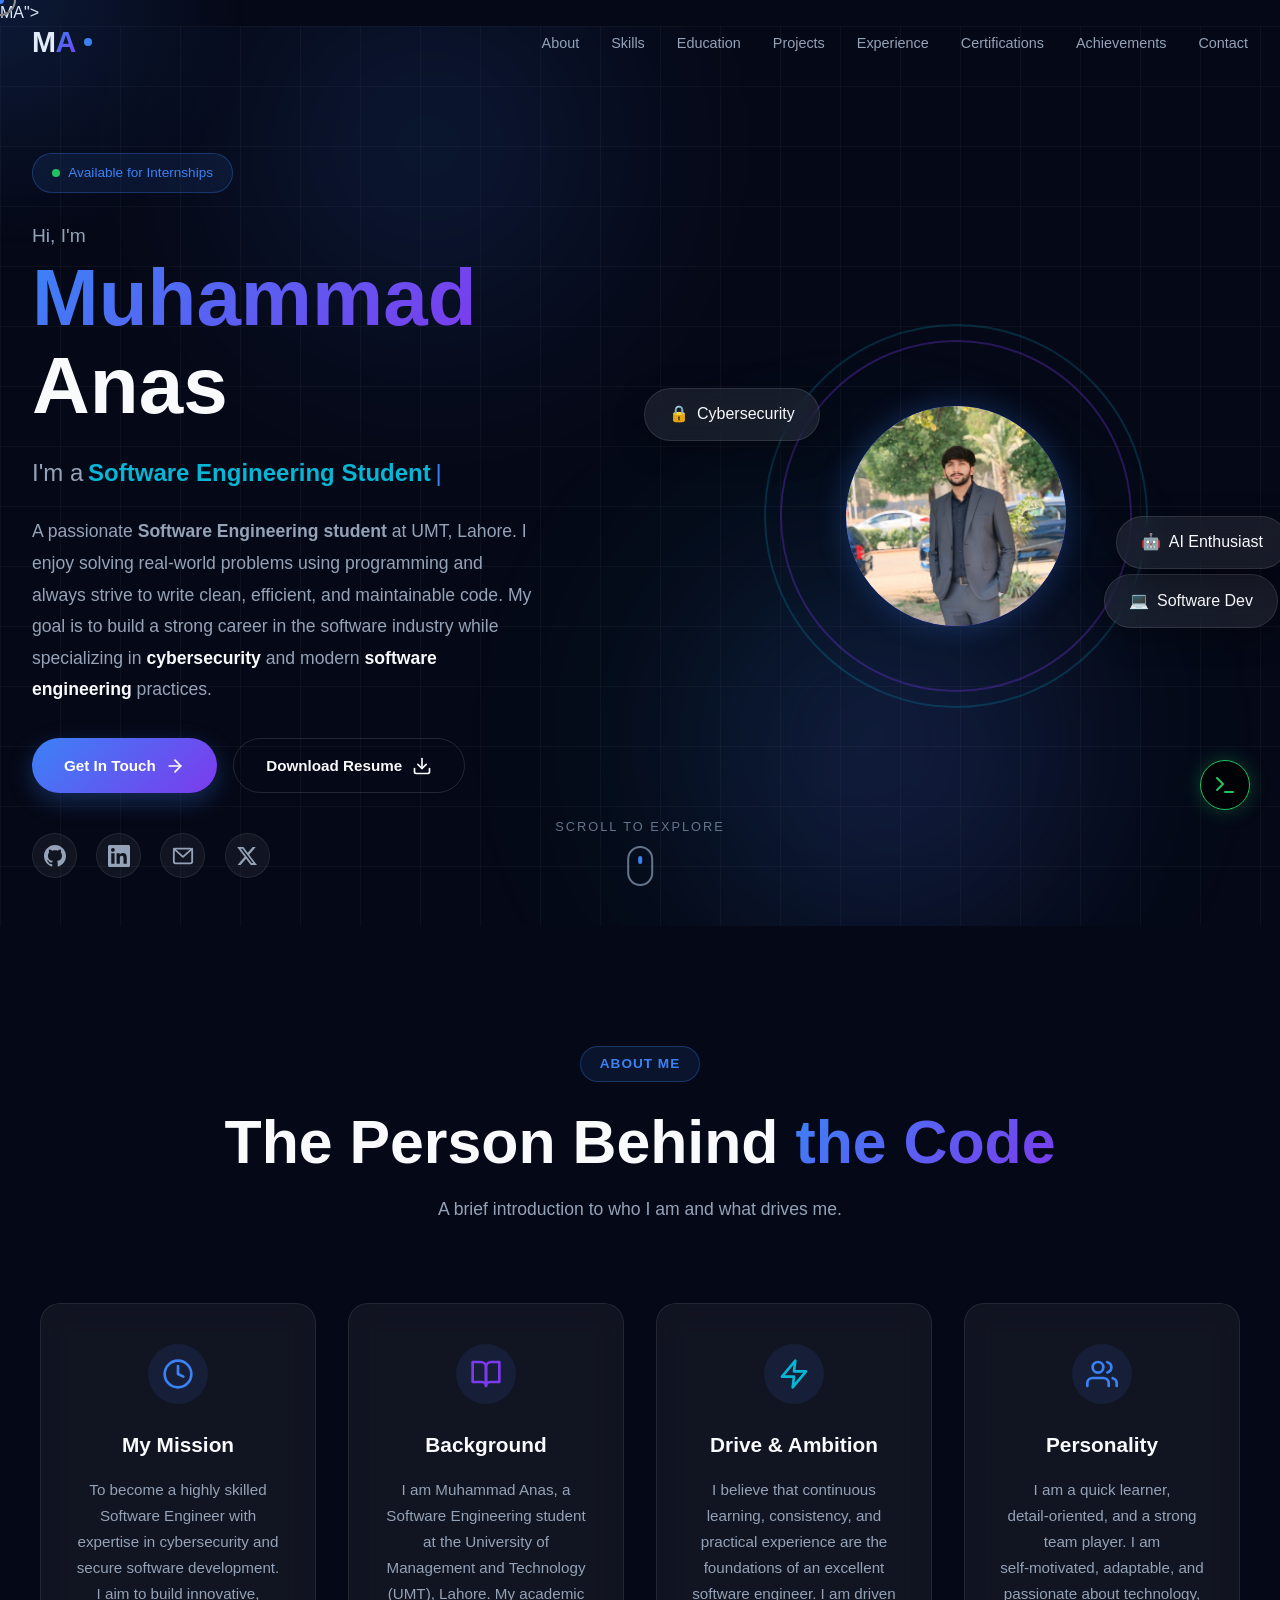
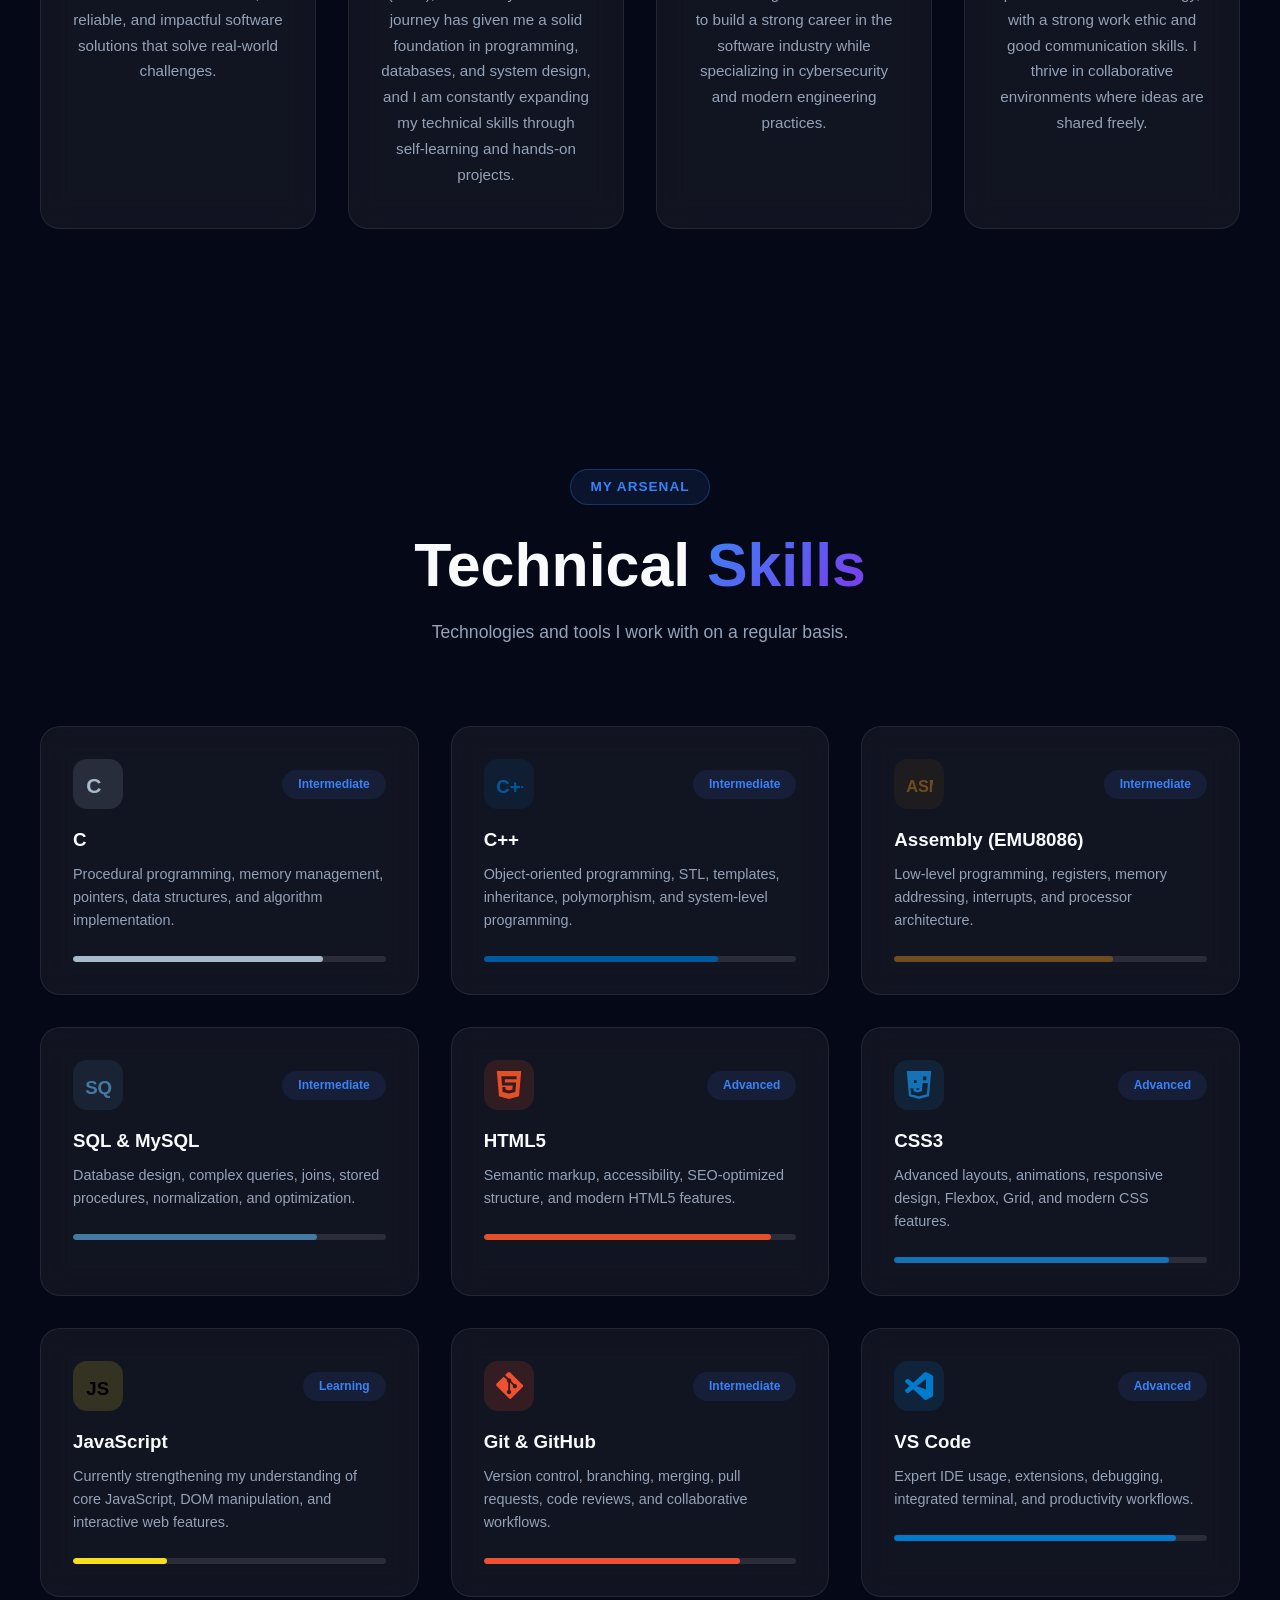
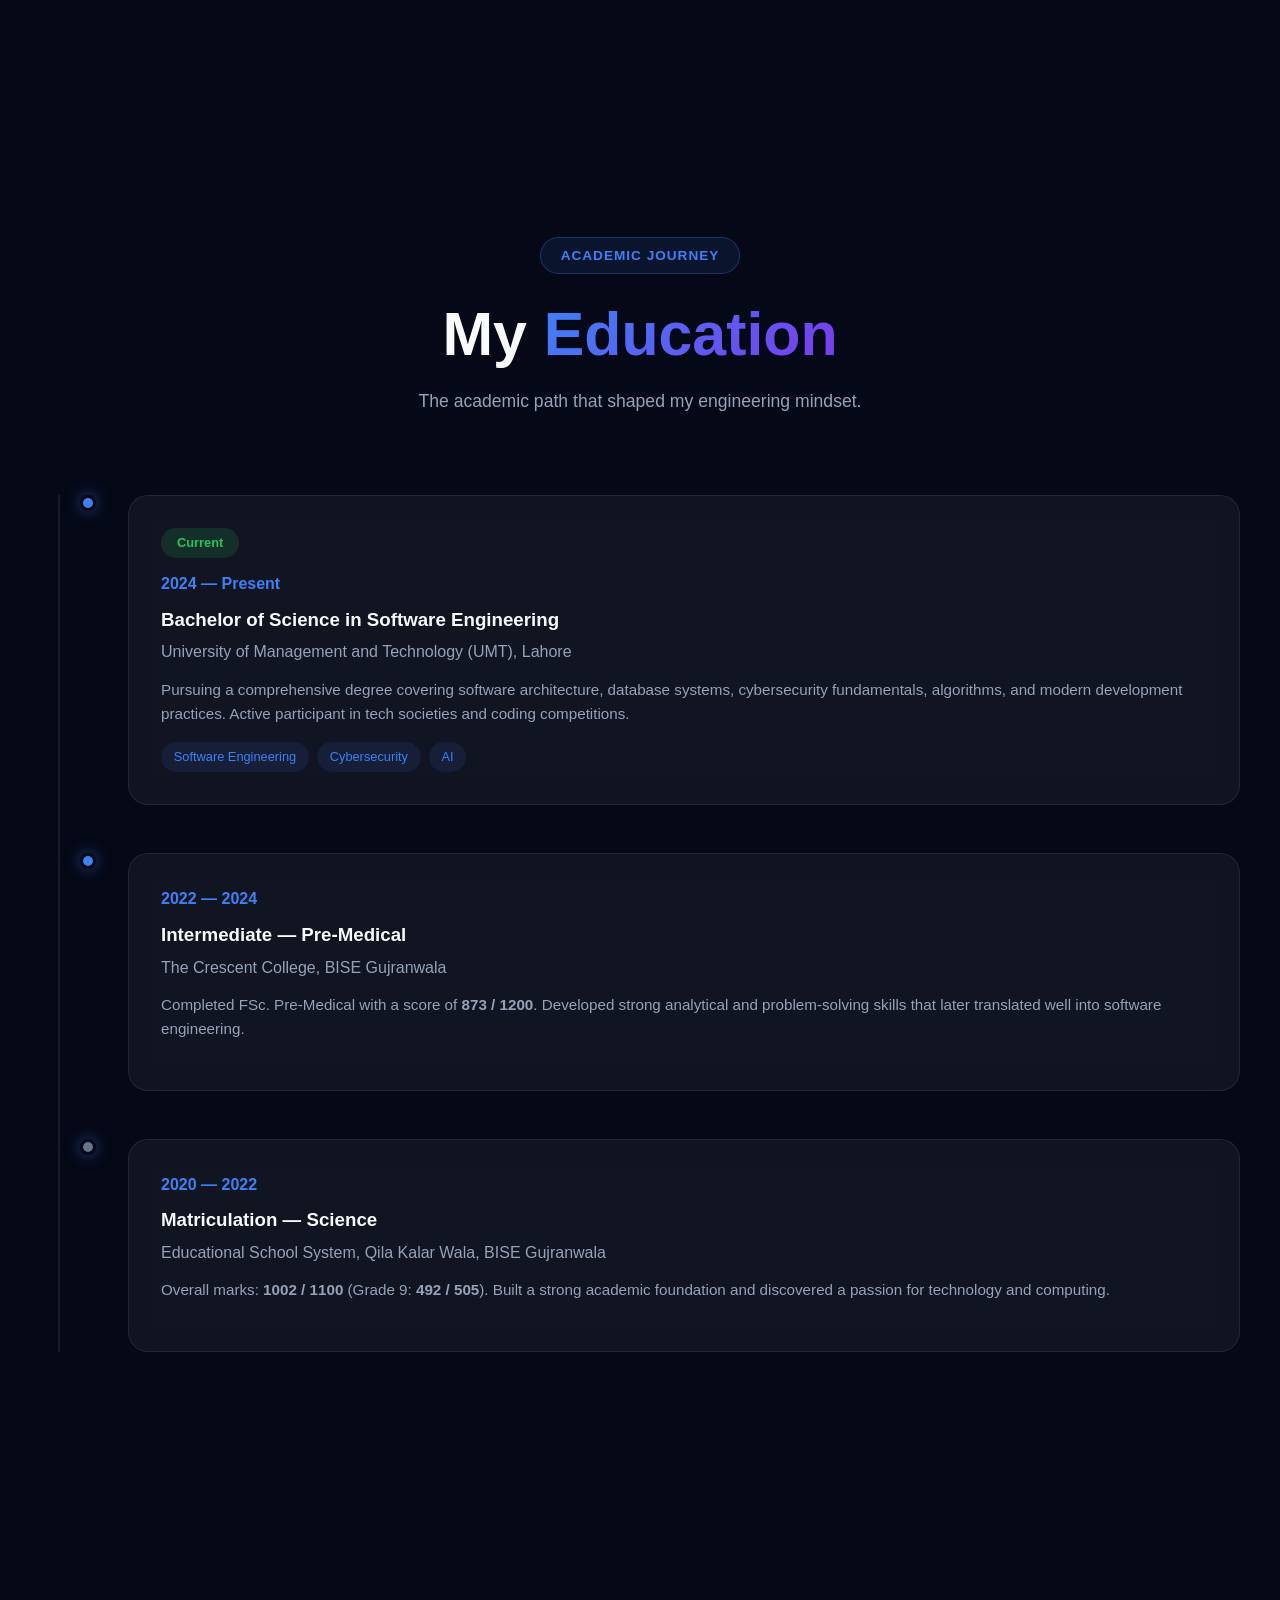
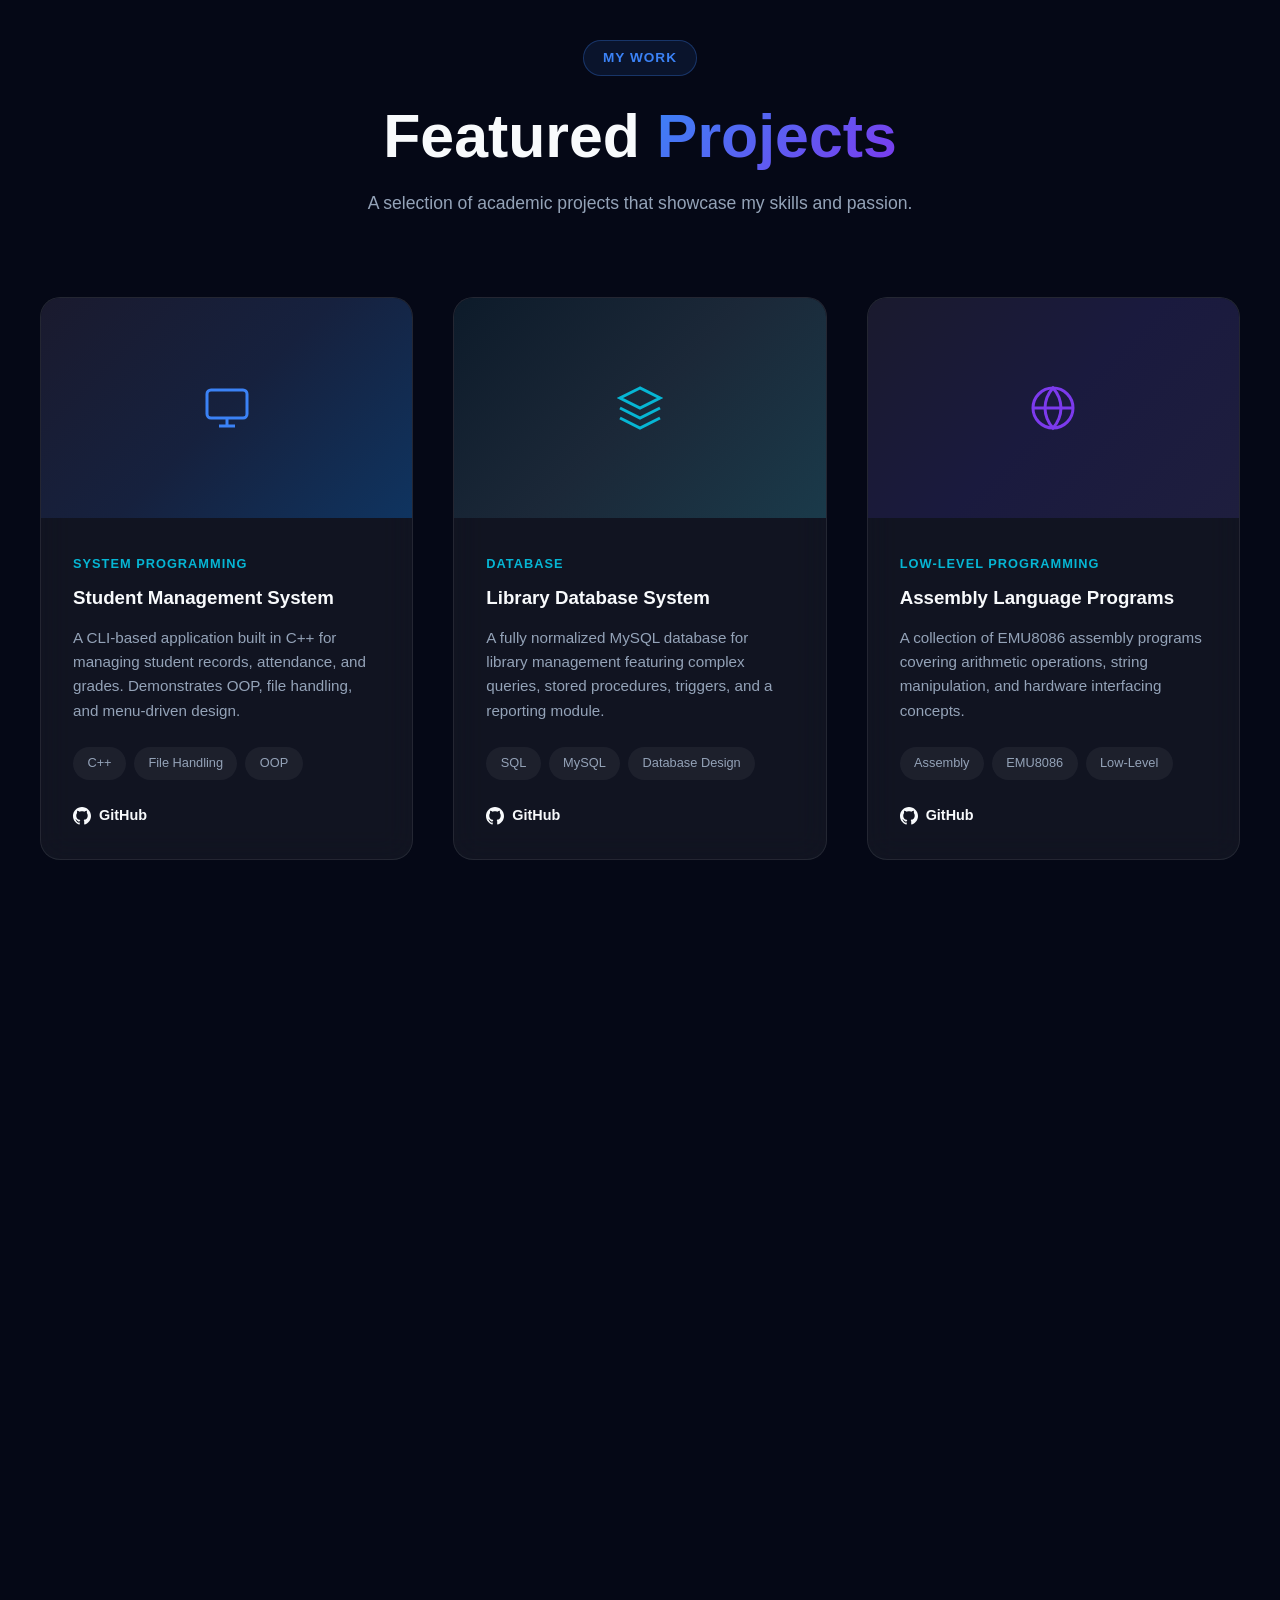
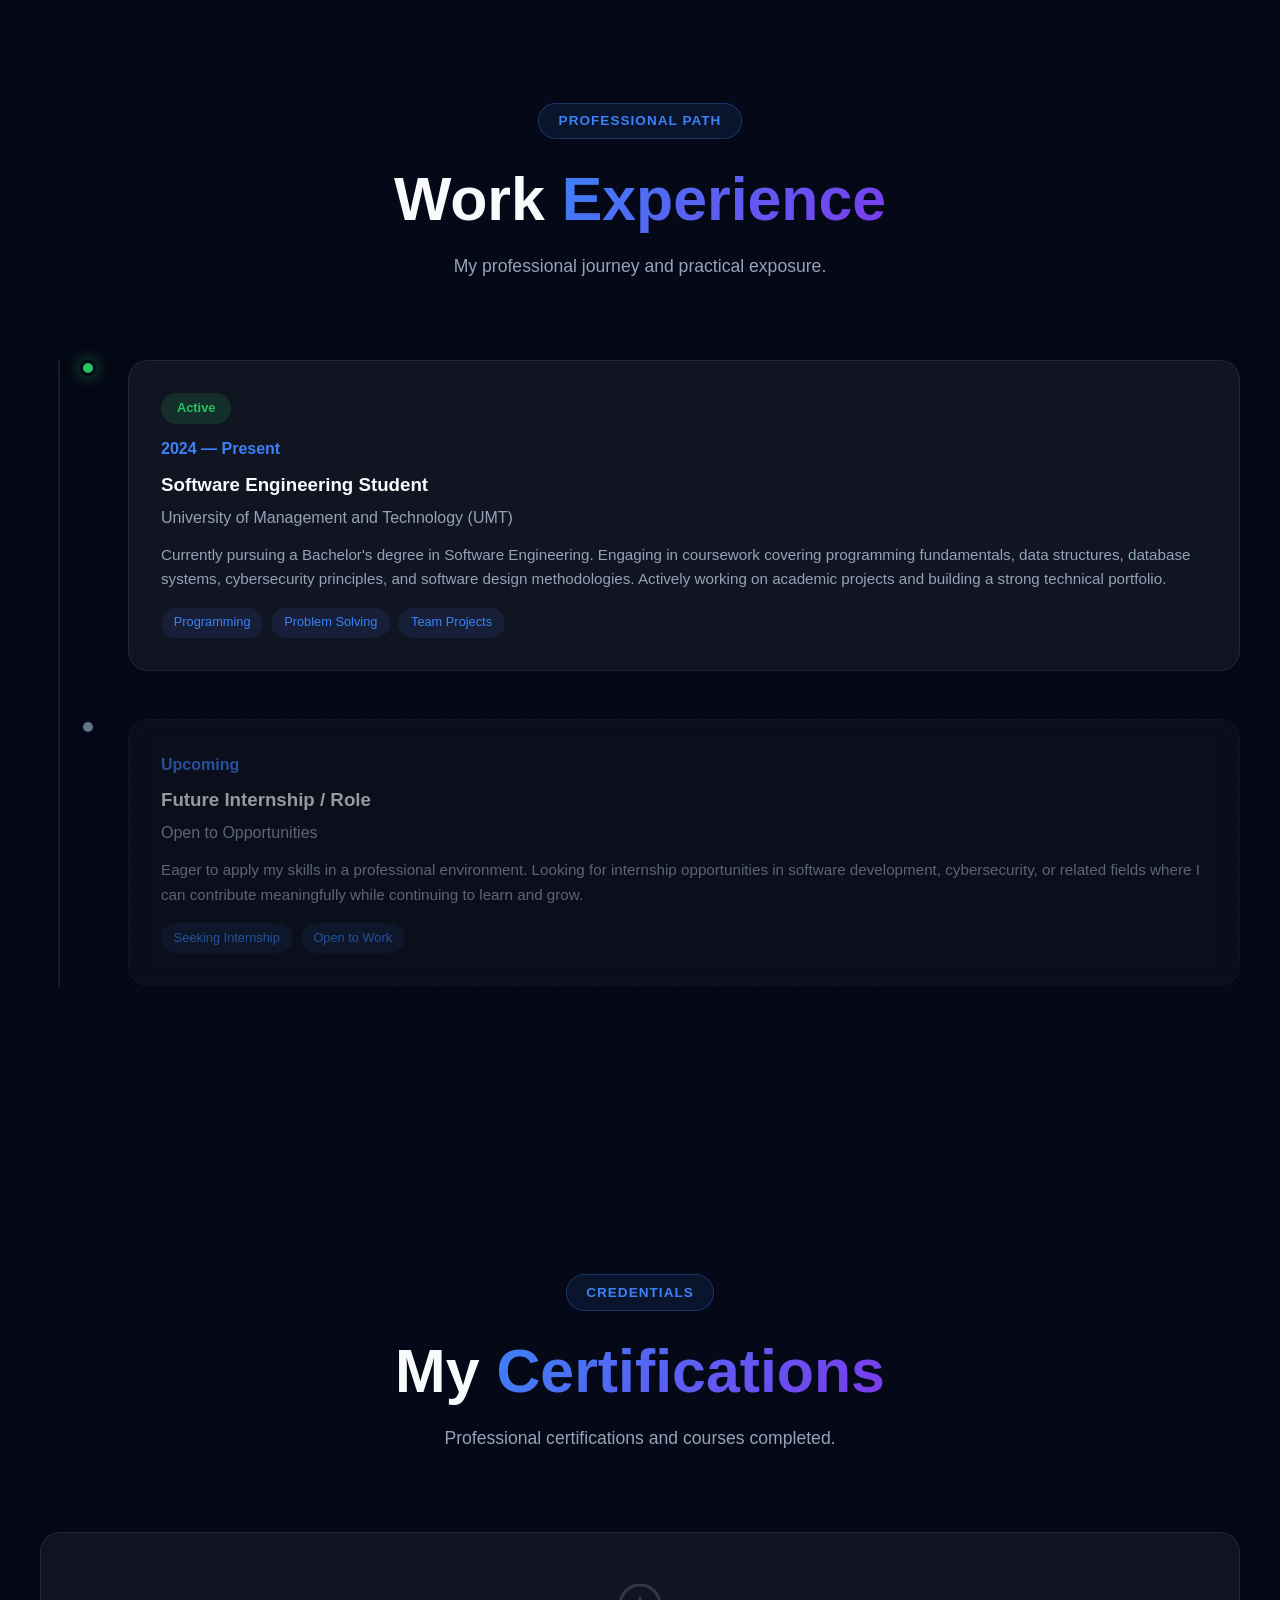
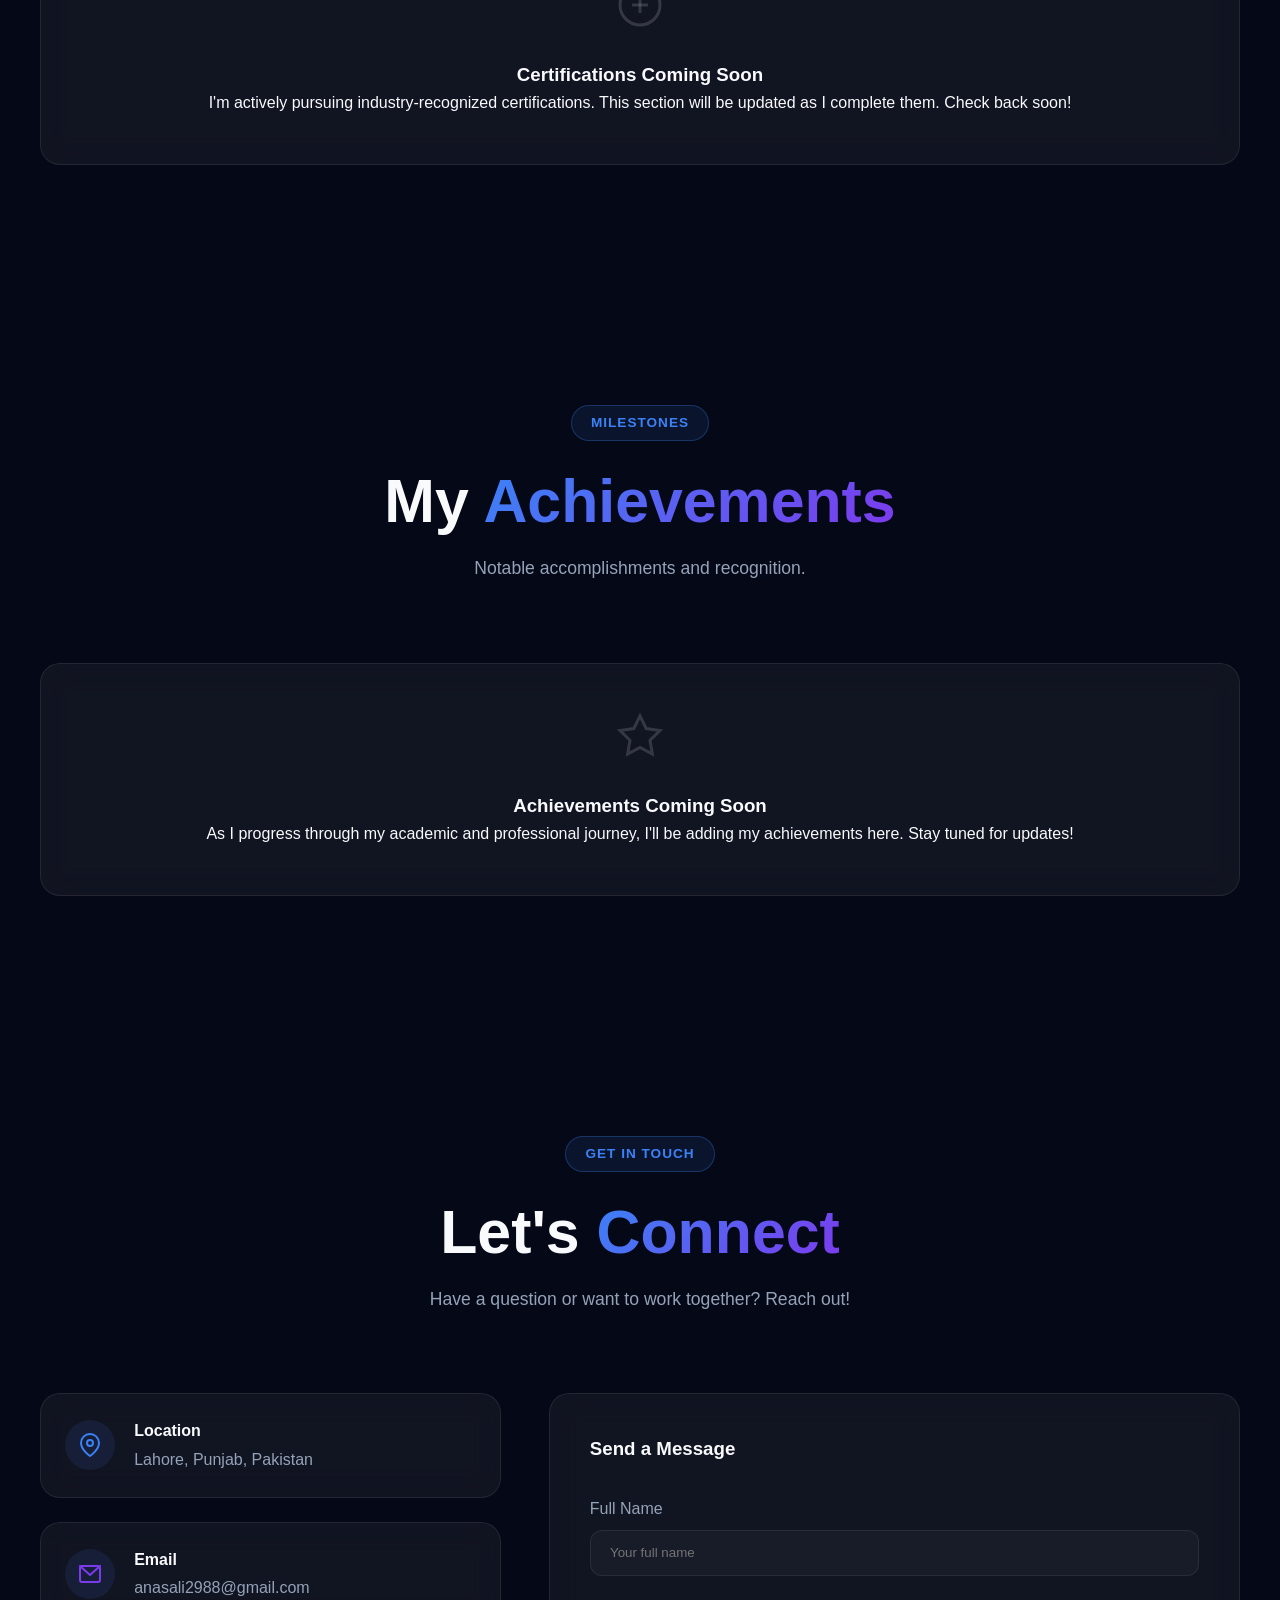
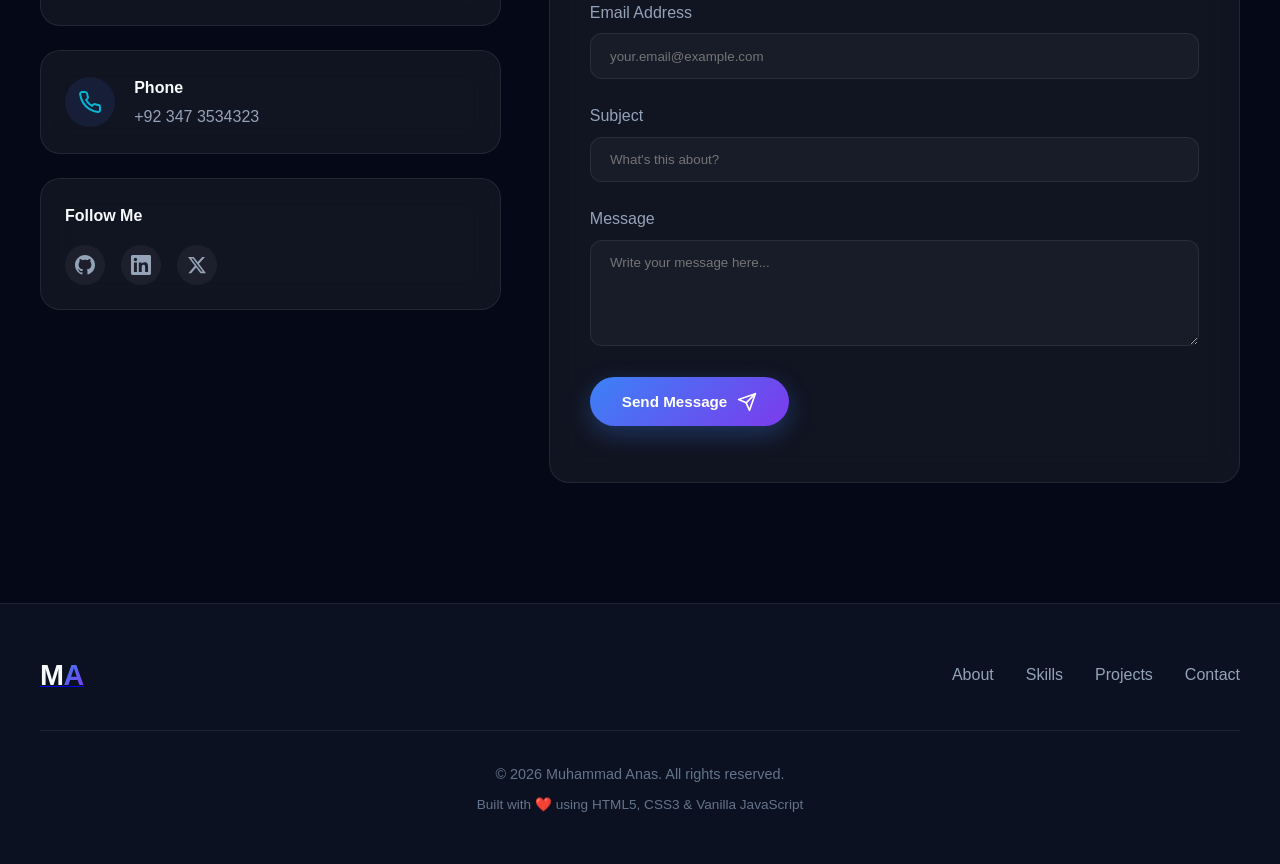
==== commit 9f77bfae: "Fix security issues and bugs" ====
--- a/index.html
+++ b/index.html
@@ -2,6 +2,8 @@
 <html lang="en">
 <head>
     <meta charset="UTF-8">
+    <meta http-equiv="Content-Security-Policy" content="default-src 'self'; script-src 'self'; style-src 'self' 'unsafe-inline' https://fonts.googleapis.com; font-src https://fonts.gstatic.com; img-src 'self' data:; object-src 'none'; base-uri 'self'; form-action 'none'">
+    <meta name="referrer" content="strict-origin-when-cross-origin">
     <meta name="viewport" content="width=device-width, initial-scale=1.0">
     <meta name="description" content="Muhammad Anas - Software Engineering Student | Cybersecurity Enthusiast | Building Practical Software Solutions Through Continuous Learning and Innovation.">
     <meta name="keywords" content="Muhammad Anas, Software Engineering, Cybersecurity, Portfolio, UMT, Pakistan, C, C++, HTML, CSS, JavaScript, SQL">
@@ -9,14 +11,12 @@
     <meta property="og:title" content="Muhammad Anas - Software Engineering Student">
     <meta property="og:description" content="Software Engineering Student | Cybersecurity Enthusiast | Building Practical Software Solutions Through Continuous Learning and Innovation.">
     <meta property="og:type" content="website">
-    <meta property="og:url" content="https://muhammadanas.dev">
-    <meta property="og:image" content="https://muhammadanas.dev/assets/images/og-image.jpg">
-    <meta name="twitter:card" content="summary_large_image">
+    <meta name="twitter:card" content="summary">
     <meta name="twitter:title" content="Muhammad Anas - Software Engineering Student">
     <meta name="twitter:description" content="Software Engineering Student | Cybersecurity Enthusiast | Building Practical Software Solutions Through Continuous Learning and Innovation.">
     <meta name="theme-color" content="#050816">
     <title>Muhammad Anas | Software Engineering Student | Cybersecurity Enthusiast</title>
-    <link rel="icon" type="image/svg+xml" href="data:image/svg+xml,<svg xmlns='http://www.w3.org/2000/svg' viewBox='0 0 100 100'><text y='0.9em' font-size='90' fill='%233B82F6'>MA</text></svg>">
+    <link rel="icon" type="image/svg+xml" href="data:image/svg+xml,%3Csvg xmlns='http://www.w3.org/2000/svg' viewBox='0 0 100 100'%3E%3Ctext x='50' y='68' font-size='55' font-family='Arial' font-weight='bold' text-anchor='middle' fill='%233B82F6'%3EMA%3C/text%3E%3C/svg%3E"><text y='0.9em' font-size='90' fill='%233B82F6'>MA</text></svg>">
     <link rel="preconnect" href="https://fonts.googleapis.com">
     <link rel="preconnect" href="https://fonts.gstatic.com" crossorigin>
     <link href="https://fonts.googleapis.com/css2?family=Poppins:wght@300;400;500;600;700;800;900&family=Space+Grotesk:wght@300;400;500;600;700&display=swap" rel="stylesheet">
@@ -157,7 +157,7 @@
                     <div class="hero-image-ring ring-3"></div>
                     <div class="hero-image-placeholder" id="heroProfileImage">
                         <!-- Sirf image, initials nahi -->
-                        <img src="assets/images/profile.jpg" alt="Muhammad Anas" class="hero-profile-img">
+                        <img src="assets/images/profile.jpg" alt="Muhammad Anas" class="hero-profile-img" width="900" height="1200" fetchpriority="high" decoding="async">
                     </div>
                 </div>
                 <div class="hero-floating-card card-1">
@@ -404,7 +404,7 @@
                             <svg width="48" height="48" viewBox="0 0 24 24" fill="none" stroke="#3B82F6" stroke-width="1.5"><rect x="2" y="3" width="20" height="14" rx="2"/><line x1="8" y1="21" x2="16" y2="21"/><line x1="12" y1="17" x2="12" y2="21"/></svg>
                         </div>
                         <div class="project-image-overlay">
-                            <a href="#" class="project-overlay-btn" aria-label="View Project">View Project</a>
+                            <a href="https://github.com/muhammadanas702/student-management" target="_blank" rel="noopener noreferrer" class="project-overlay-btn" aria-label="View Project">View Project</a>
                         </div>
                     </div>
                     <div class="project-content">
@@ -430,7 +430,7 @@
                             <svg width="48" height="48" viewBox="0 0 24 24" fill="none" stroke="#06B6D4" stroke-width="1.5"><path d="M12 2L2 7l10 5 10-5-10-5z"/><path d="M2 17l10 5 10-5"/><path d="M2 12l10 5 10-5"/></svg>
                         </div>
                         <div class="project-image-overlay">
-                            <a href="#" class="project-overlay-btn" aria-label="View Project">View Project</a>
+                            <a href="https://github.com/muhammadanas702/library-db" target="_blank" rel="noopener noreferrer" class="project-overlay-btn" aria-label="View Project">View Project</a>
                         </div>
                     </div>
                     <div class="project-content">
@@ -456,7 +456,7 @@
                             <svg width="48" height="48" viewBox="0 0 24 24" fill="none" stroke="#7C3AED" stroke-width="1.5"><circle cx="12" cy="12" r="10"/><line x1="2" y1="12" x2="22" y2="12"/><path d="M12 2a15.3 15.3 0 0 1 4 10 15.3 15.3 0 0 1-4 10 15.3 15.3 0 0 1-4-10 15.3 15.3 0 0 1 4-10z"/></svg>
                         </div>
                         <div class="project-image-overlay">
-                            <a href="#" class="project-overlay-btn" aria-label="View Project">View Project</a>
+                            <a href="https://github.com/muhammadanas702/assembly-programs" target="_blank" rel="noopener noreferrer" class="project-overlay-btn" aria-label="View Project">View Project</a>
                         </div>
                     </div>
                     <div class="project-content">
@@ -482,7 +482,7 @@
                             <svg width="48" height="48" viewBox="0 0 24 24" fill="none" stroke="#3B82F6" stroke-width="1.5"><path d="M4 7h16M4 12h16M4 17h16"/></svg>
                         </div>
                         <div class="project-image-overlay">
-                            <a href="#" class="project-overlay-btn" aria-label="View Project">View Project</a>
+                            <a href="https://github.com/muhammadanas702/portfolio" target="_blank" rel="noopener noreferrer" class="project-overlay-btn" aria-label="View Project">View Project</a>
                         </div>
                     </div>
                     <div class="project-content">
@@ -498,10 +498,6 @@
                             <a href="https://github.com/muhammadanas702/portfolio" target="_blank" rel="noopener noreferrer" class="project-link github-link">
                                 <svg width="18" height="18" viewBox="0 0 24 24" fill="currentColor"><path d="M12 0C5.37 0 0 5.37 0 12c0 5.3 3.438 9.8 8.205 11.385.6.113.82-.258.82-.577 0-.285-.01-1.04-.015-2.04-3.338.724-4.042-1.61-4.042-1.61-.546-1.385-1.335-1.755-1.335-1.755-1.087-.744.084-.729.084-.729 1.205.084 1.838 1.236 1.838 1.236 1.07 1.835 2.809 1.305 3.495.998.108-.776.417-1.305.76-1.605-2.665-.3-5.466-1.332-5.466-5.93 0-1.31.465-2.38 1.235-3.22-.135-.303-.54-1.523.105-3.176 0 0 1.005-.322 3.3 1.23.96-.267 1.98-.399 3-.405 1.02.006 2.04.138 3 .405 2.28-1.552 3.285-1.23 3.285-1.23.645 1.653.24 2.873.12 3.176.765.84 1.23 1.91 1.23 3.22 0 4.61-2.805 5.625-5.475 5.92.42.36.81 1.096.81 2.22 0 1.605-.015 2.896-.015 3.286 0 .315.21.69.825.57C20.565 21.795 24 17.295 24 12c0-6.63-5.37-12-12-12z"/></svg>
                                 GitHub
-                            </a>
-                            <a href="#" class="project-link demo-link">
-                                <svg width="18" height="18" viewBox="0 0 24 24" fill="none" stroke="currentColor" stroke-width="2"><path d="M18 13v6a2 2 0 0 1-2 2H5a2 2 0 0 1-2-2V8a2 2 0 0 1 2-2h6"/><polyline points="15 3 21 3 21 9"/><line x1="10" y1="14" x2="21" y2="3"/></svg>
-                                Live Demo
                             </a>
                         </div>
                     </div>
@@ -671,7 +667,7 @@
                             <span>Send Message</span>
                             <svg width="20" height="20" viewBox="0 0 24 24" fill="none" stroke="currentColor" stroke-width="2" stroke-linecap="round" stroke-linejoin="round"><line x1="22" y1="2" x2="11" y2="13"/><polygon points="22 2 15 22 11 13 2 9 22 2"/></svg>
                         </button>
-                        <div class="form-feedback" id="formFeedback"></div>
+                        <div class="form-feedback" id="formFeedback" role="status" aria-live="polite"></div>
                     </form>
                 </div>
             </div>
@@ -707,7 +703,7 @@
     <script src="script.js"></script>
 
   <!-- ===== INTERACTIVE TERMINAL ===== -->
-<div class="terminal-launcher" id="terminalLauncher" title="Open Terminal">
+<div class="terminal-launcher" id="terminalLauncher" title="Open Terminal" role="button" tabindex="0" aria-label="Open terminal">
     <svg width="24" height="24" viewBox="0 0 24 24" fill="none" stroke="#22c55e" stroke-width="2" stroke-linecap="round" stroke-linejoin="round">
         <polyline points="4 17 10 11 4 5"></polyline>
         <line x1="12" y1="19" x2="20" y2="19"></line>
@@ -717,14 +713,14 @@
 <div class="terminal-window" id="terminalWindow">
     <div class="terminal-header">
         <span>guest@muhammadanas:~$</span>
-        <button id="terminalClose">×</button>
+        <button type="button" id="terminalClose" aria-label="Close terminal">×</button>
     </div>
     <div class="terminal-body" id="terminalBody">
         <div class="terminal-line">Welcome to Muhammad Anas' Terminal. Type <span class="cmd-highlight">help</span> to start.</div>
     </div>
     <div class="terminal-input-line">
         <span class="prompt">guest@anas:~$</span>
-        <input type="text" id="terminalInput" autofocus autocomplete="off" spellcheck="false">
+        <input type="text" id="terminalInput" aria-label="Terminal command" autocomplete="off" spellcheck="false">
     </div>
 </div>  
 
--- a/style.css
+++ b/style.css
@@ -51,7 +51,6 @@
     color: var(--text-white);
     line-height: 1.6;
     overflow-x: hidden;
-    cursor: none;
     position: relative;
     min-height: 100vh;
 }
@@ -1403,4 +1402,12 @@
         bottom: 80px;
         right: 15px;
     }
-}+}
+/* ===== ACCESSIBILITY ===== */
+a:focus-visible, button:focus-visible, [role="button"]:focus-visible, input:focus-visible, textarea:focus-visible {
+    outline: 2px solid var(--primary-blue, #3B82F6);
+    outline-offset: 3px;
+}
+@media (prefers-reduced-motion: reduce) {
+    *, *::before, *::after { animation-duration: 0.01ms !important; animation-iteration-count: 1 !important; transition-duration: 0.01ms !important; scroll-behavior: auto !important; }
+}
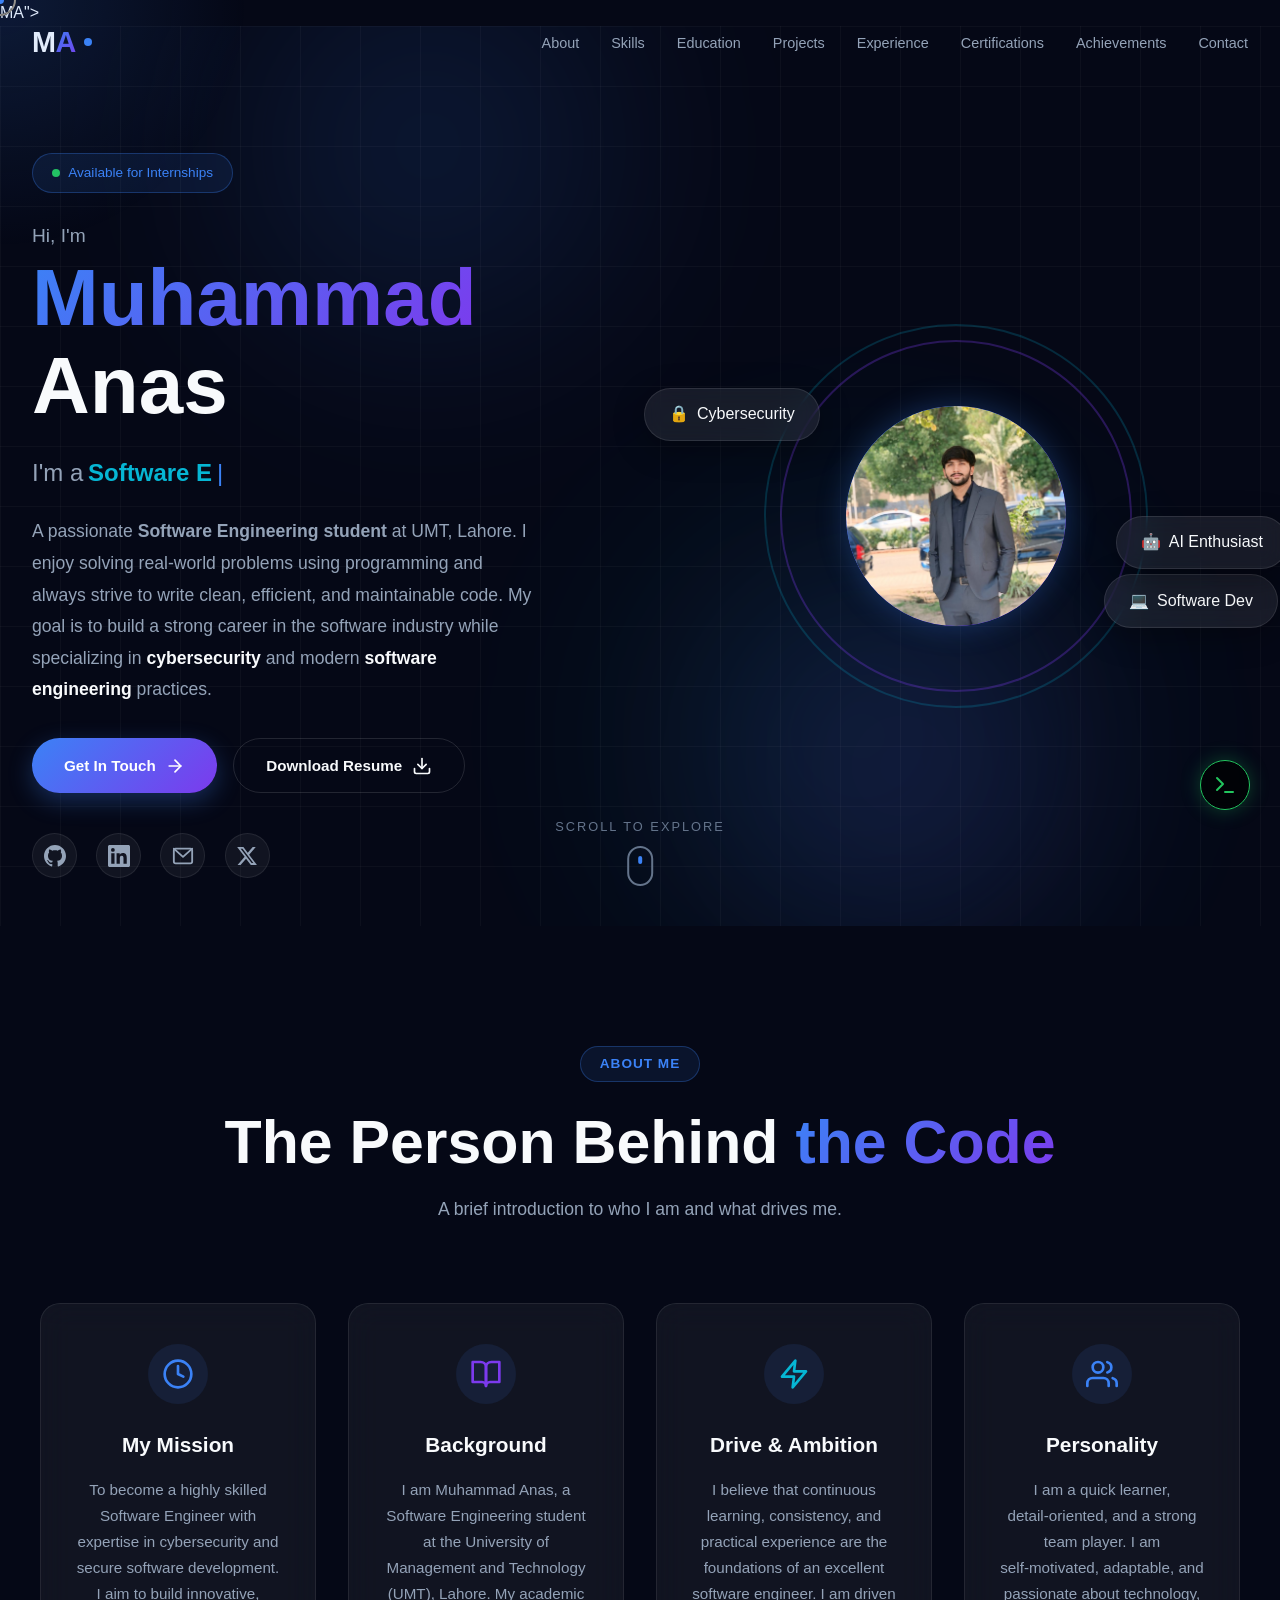
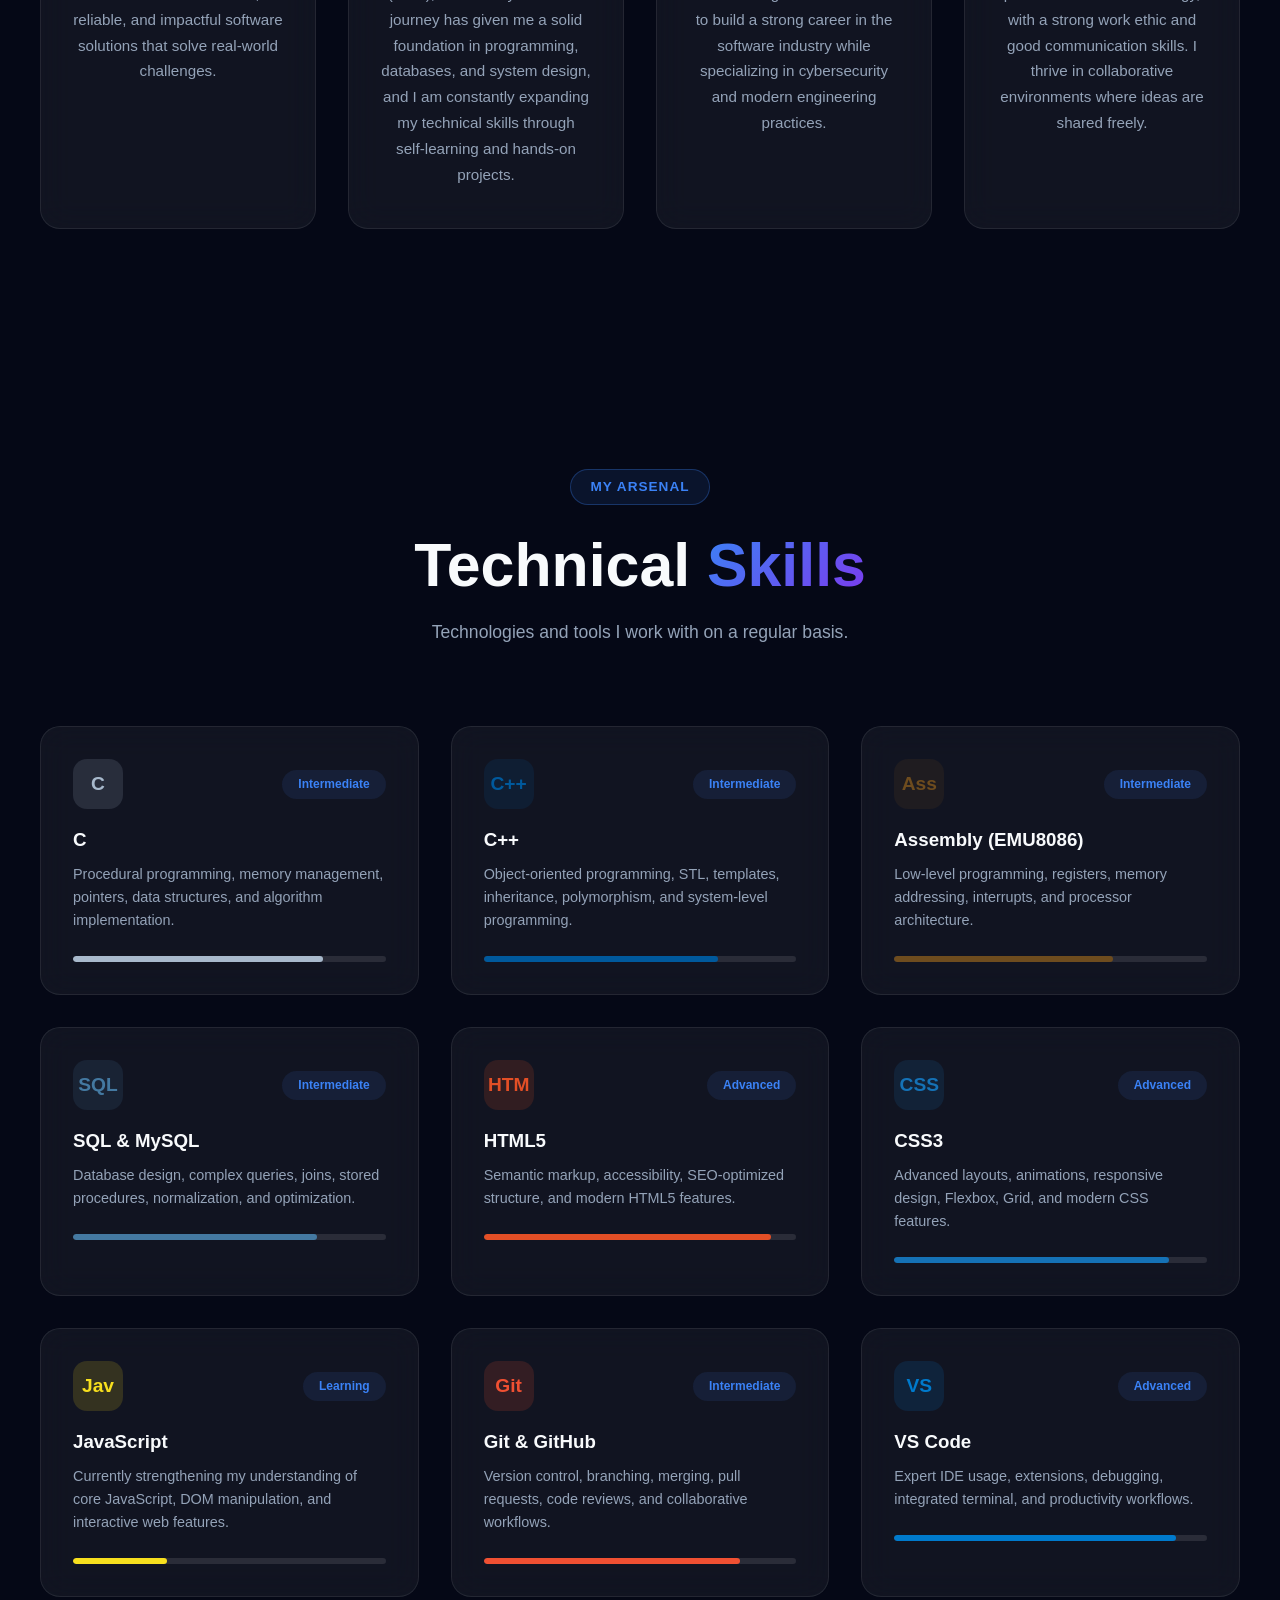
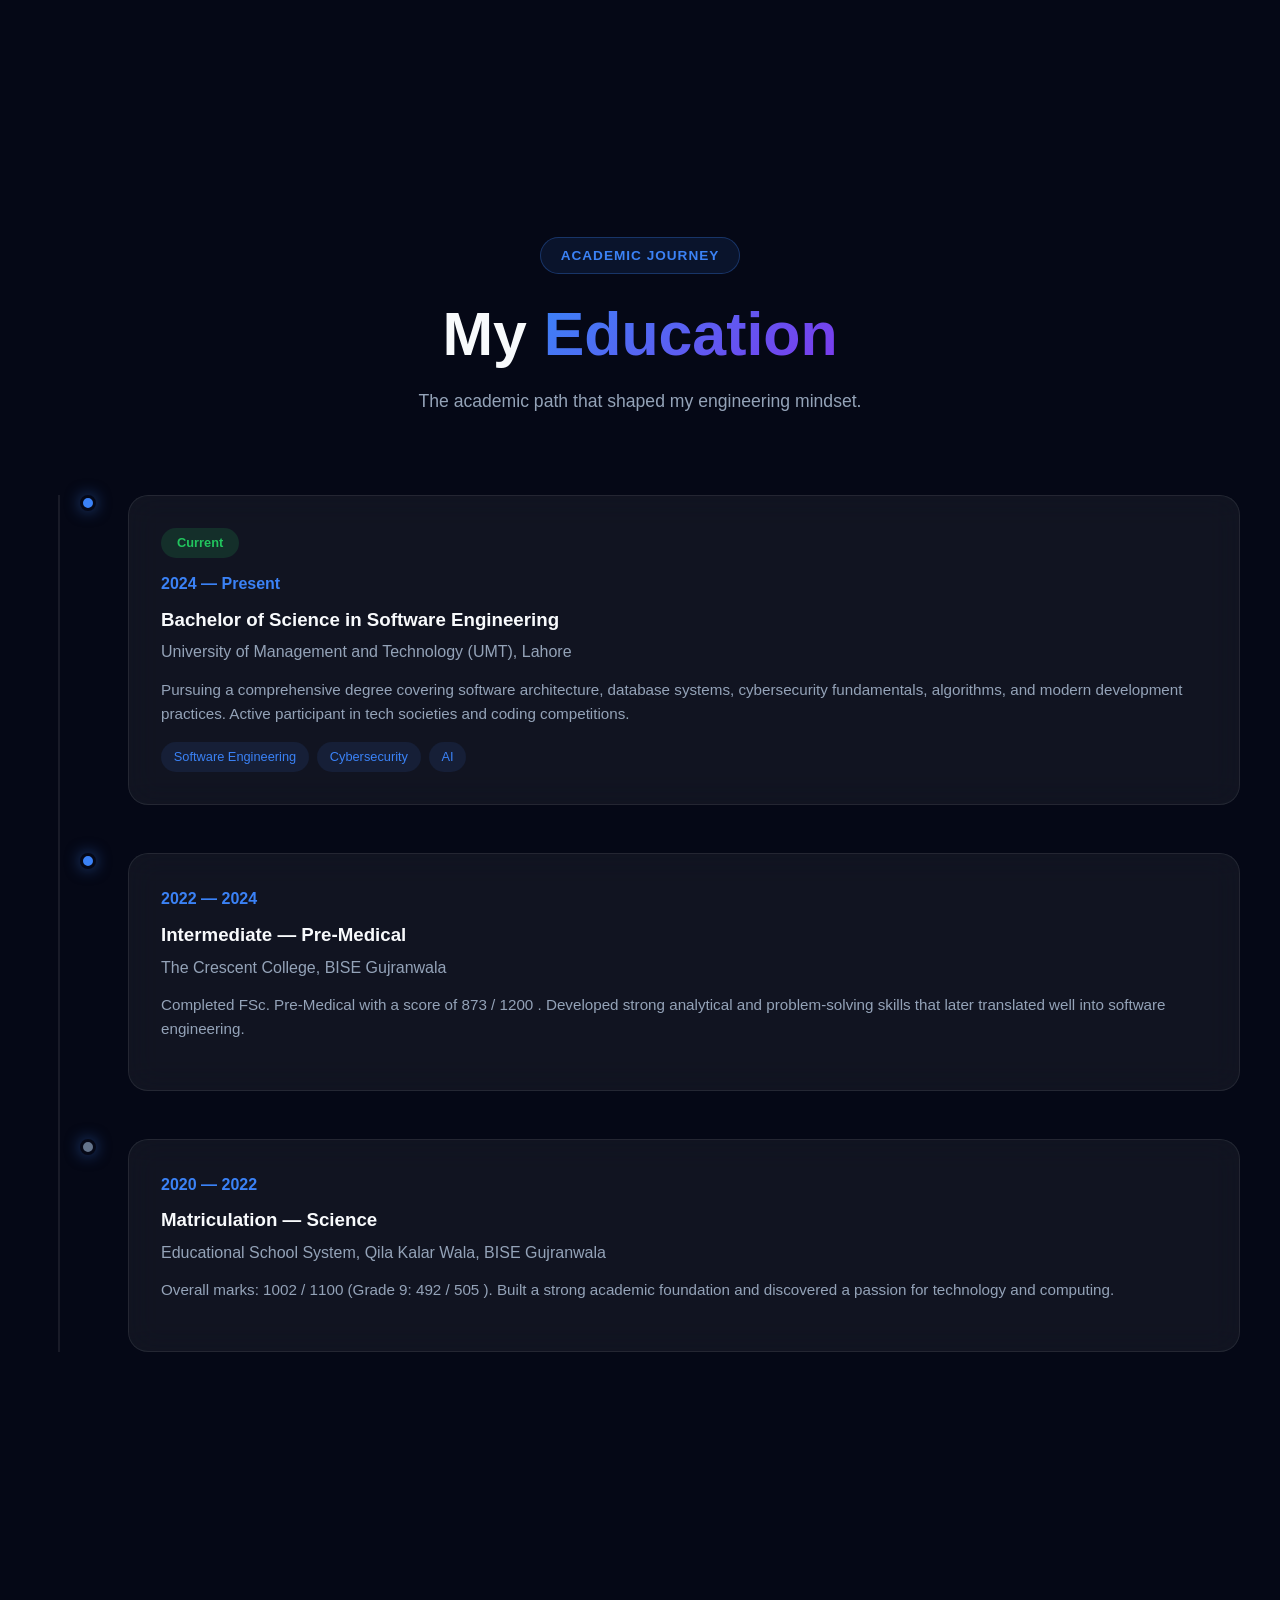
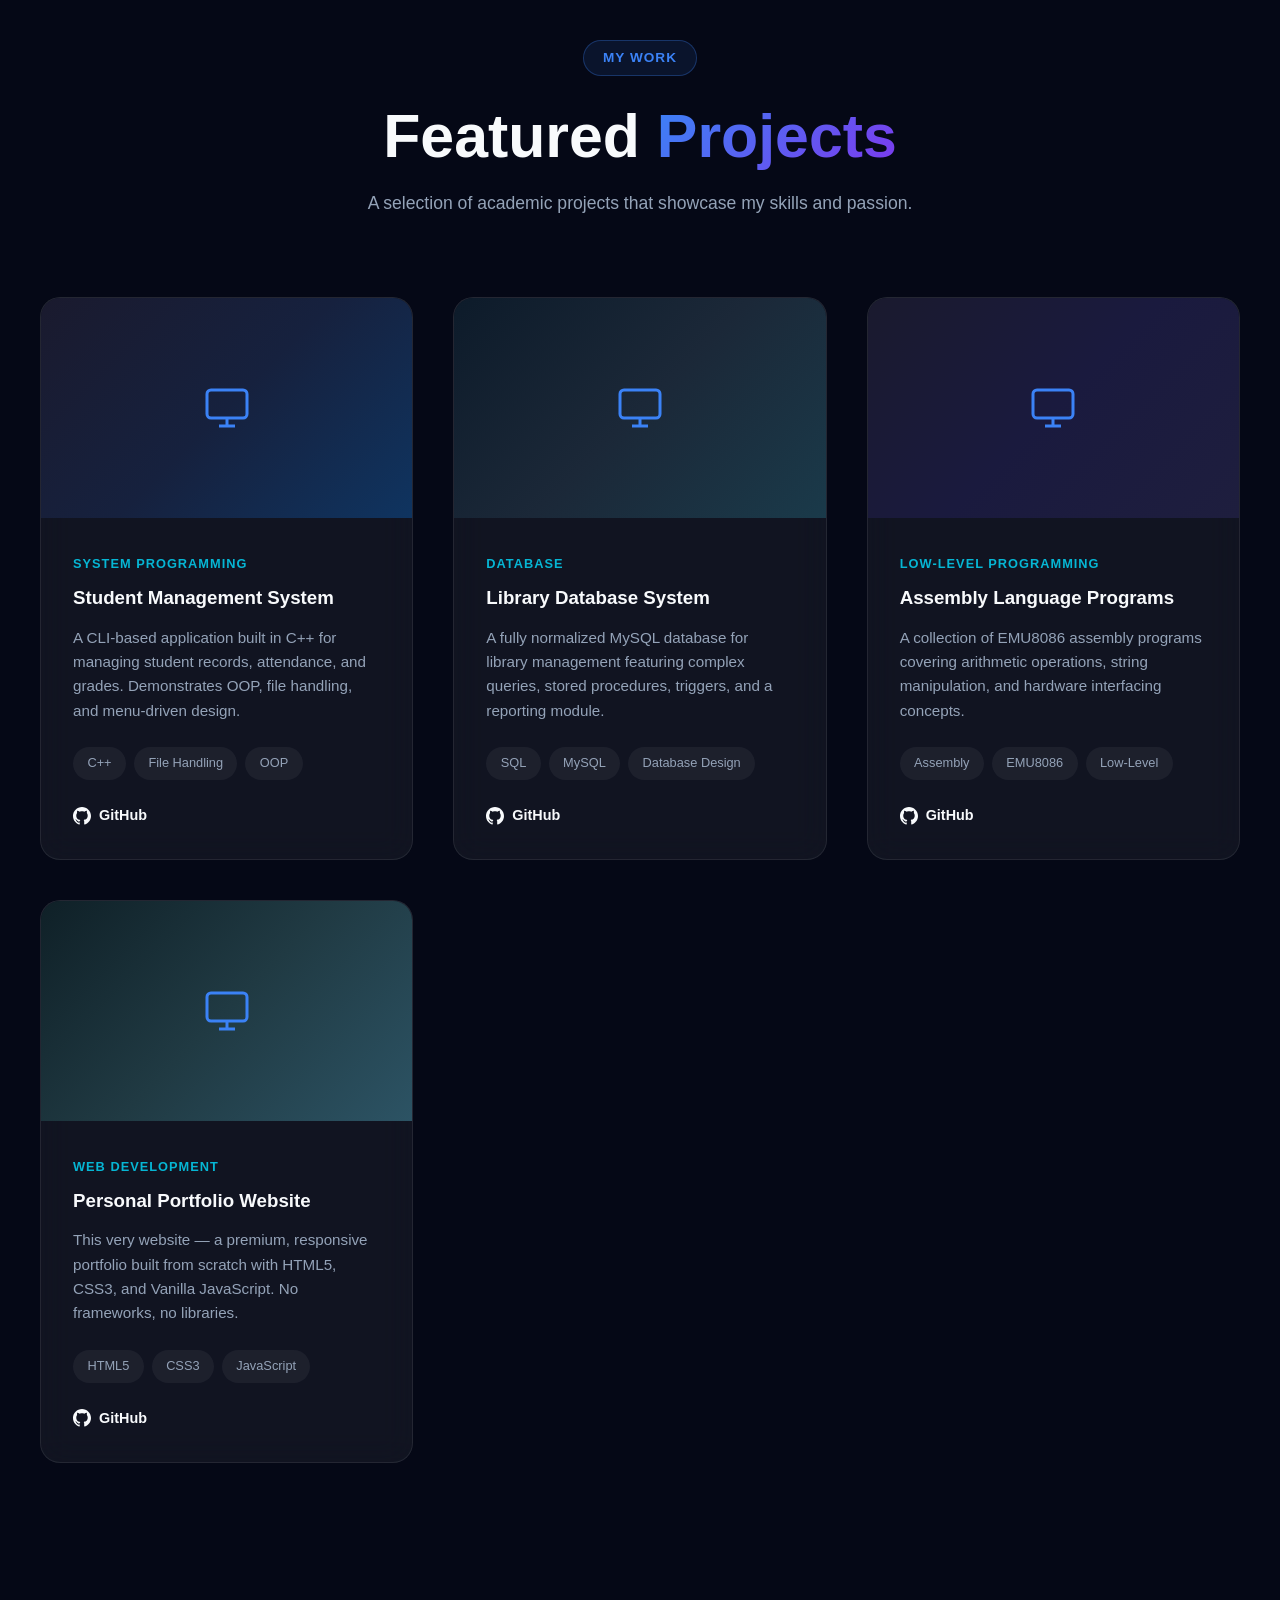
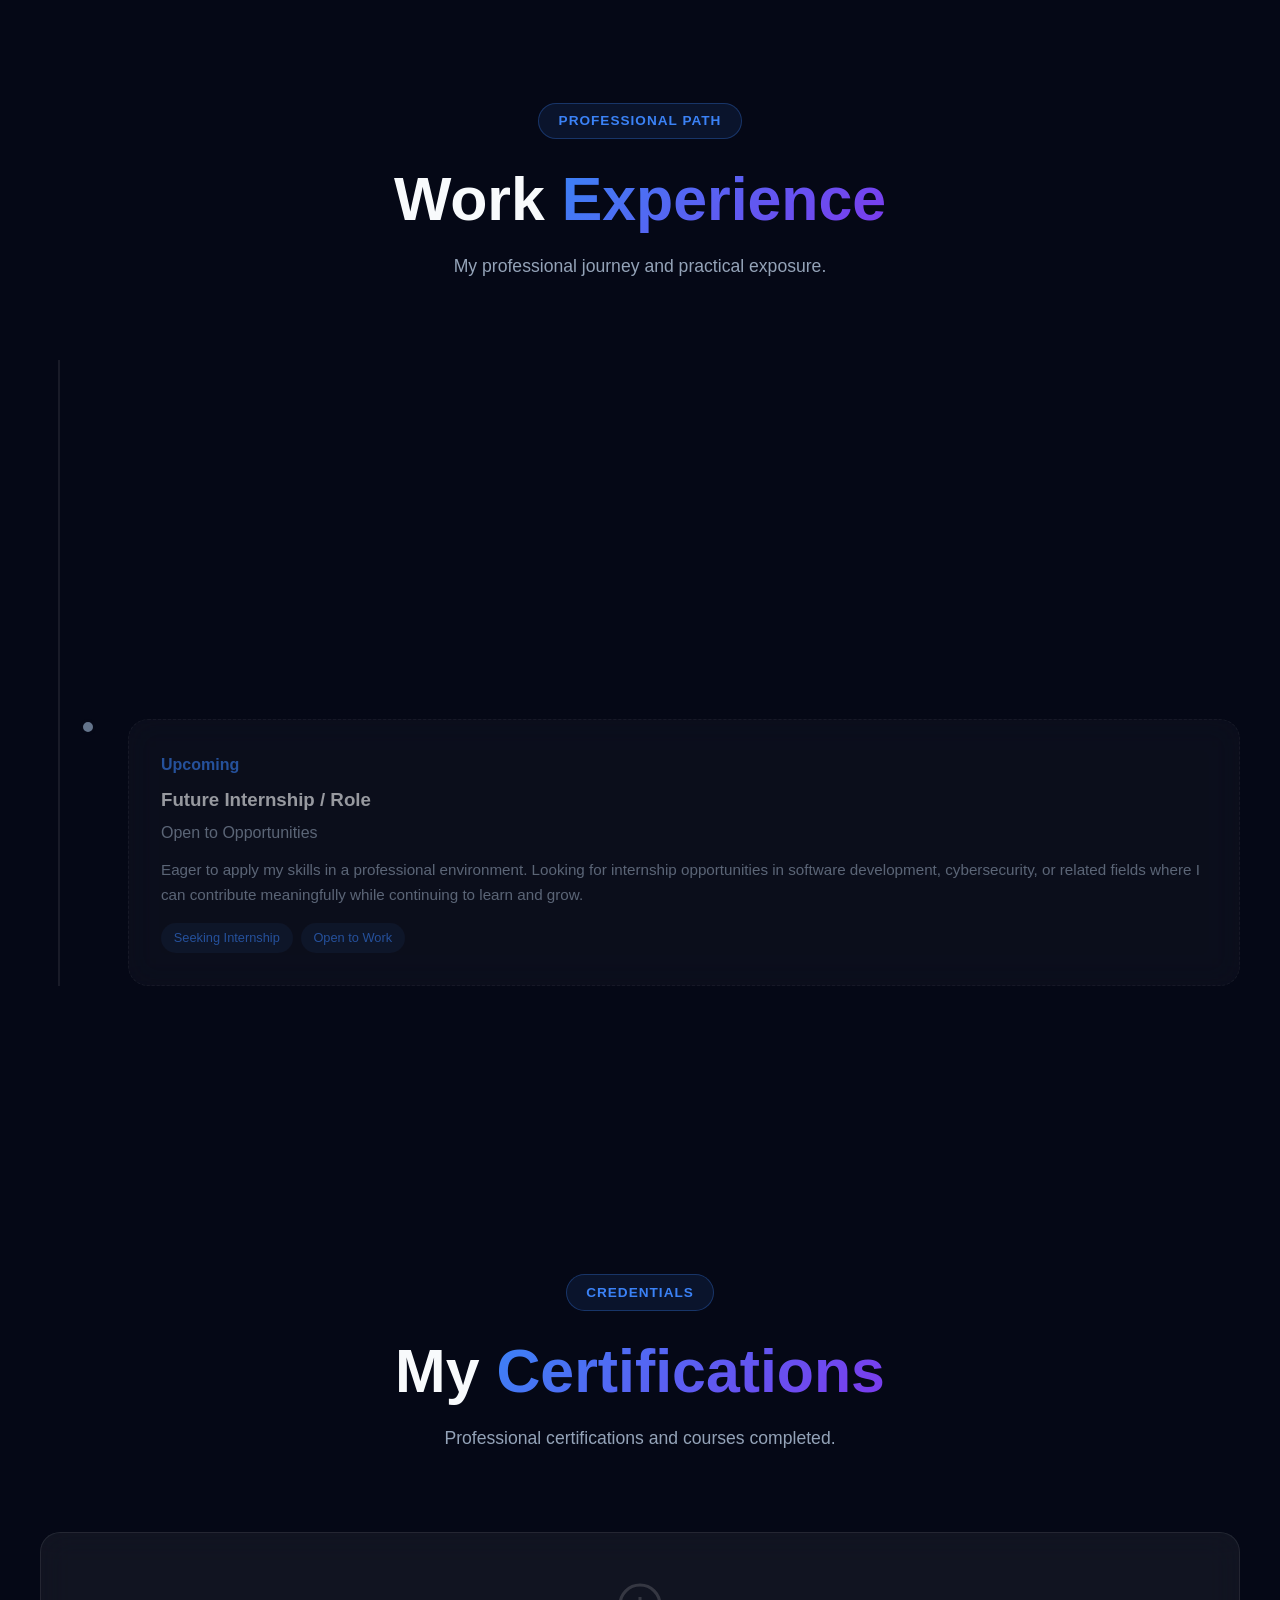
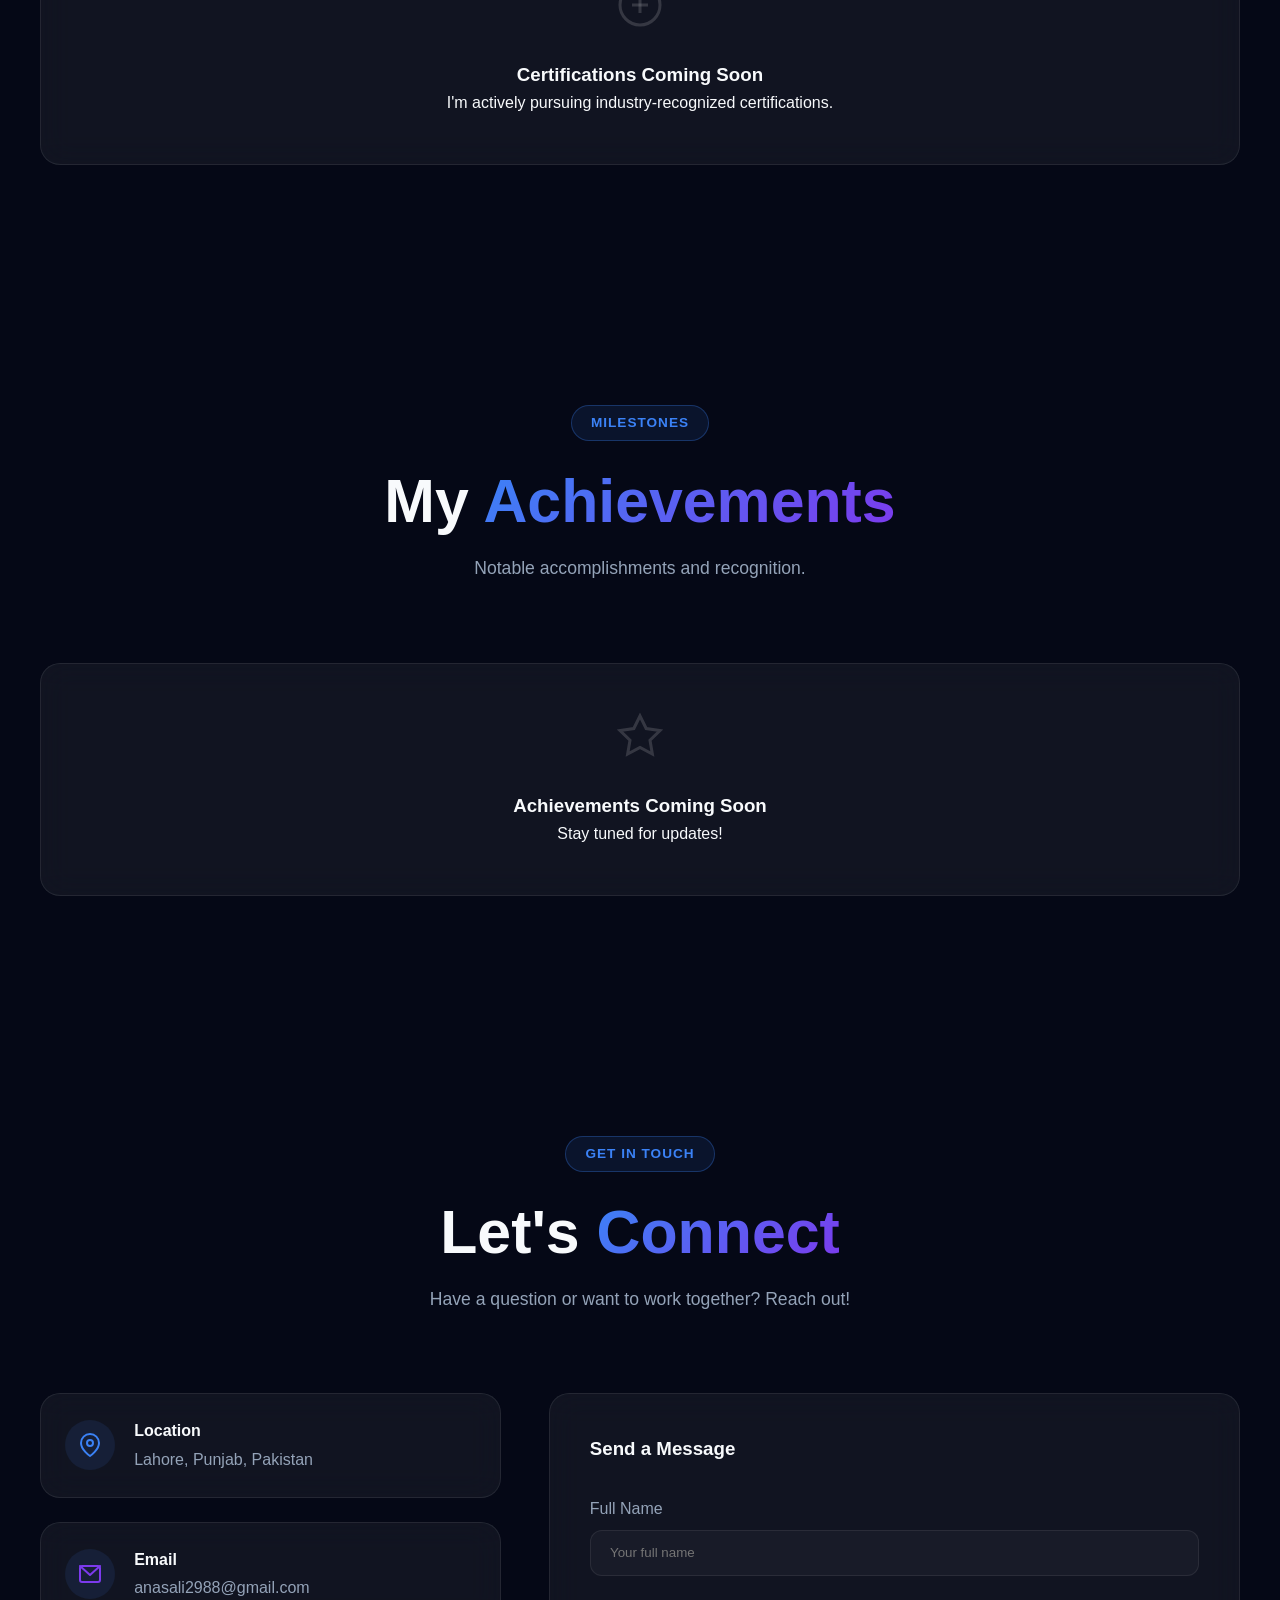
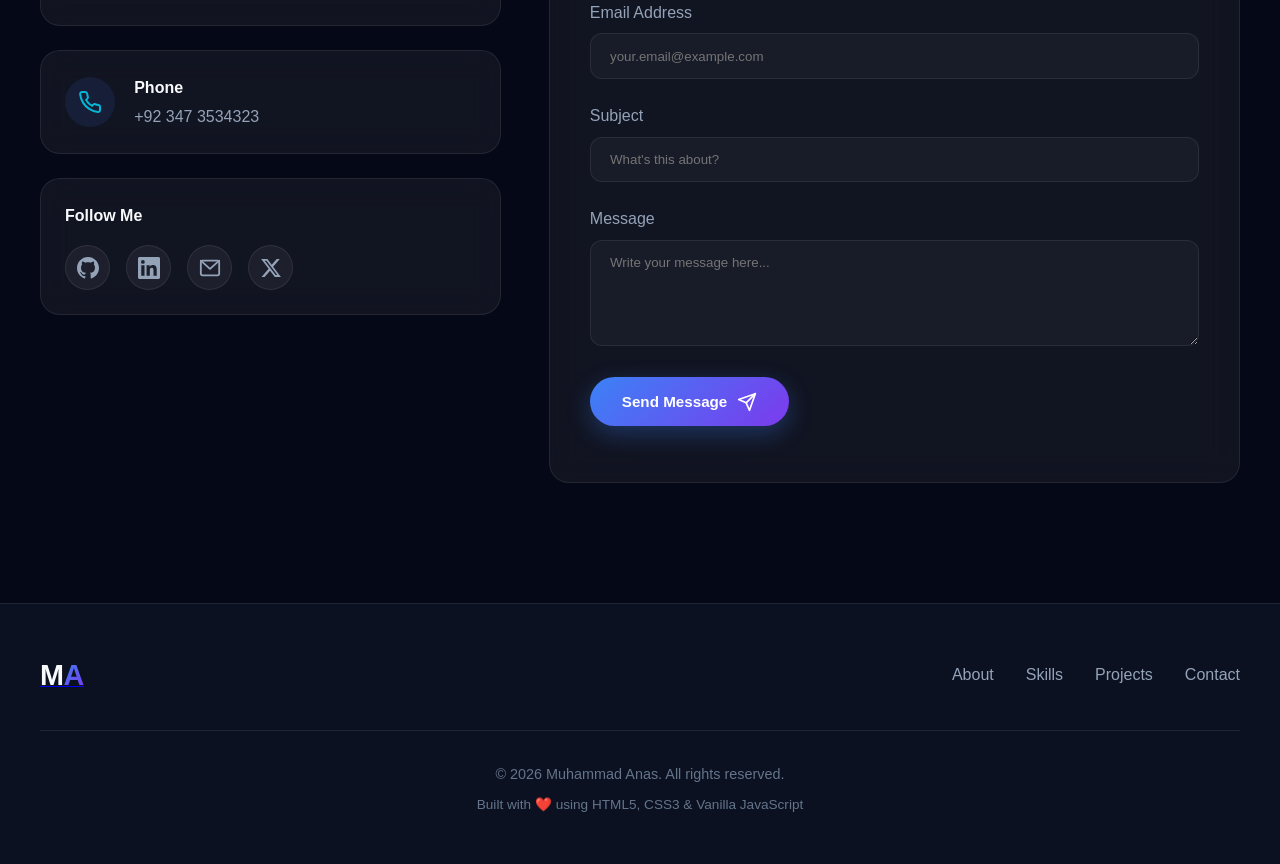
==== commit 80dcaa79: "v2" ====
--- a/index.html
+++ b/index.html
@@ -2,7 +2,7 @@
 <html lang="en">
 <head>
     <meta charset="UTF-8">
-    <meta http-equiv="Content-Security-Policy" content="default-src 'self'; script-src 'self'; style-src 'self' 'unsafe-inline' https://fonts.googleapis.com; font-src https://fonts.gstatic.com; img-src 'self' data:; object-src 'none'; base-uri 'self'; form-action 'none'">
+    <meta http-equiv="Content-Security-Policy" content="default-src 'self'; script-src 'self'; style-src 'self' 'unsafe-inline' https://fonts.googleapis.com; font-src https://fonts.gstatic.com; img-src 'self' data:; connect-src 'self' https://api.web3forms.com; object-src 'none'; base-uri 'self'; form-action 'none'">
     <meta name="referrer" content="strict-origin-when-cross-origin">
     <meta name="viewport" content="width=device-width, initial-scale=1.0">
     <meta name="description" content="Muhammad Anas - Software Engineering Student | Cybersecurity Enthusiast | Building Practical Software Solutions Through Continuous Learning and Innovation.">
@@ -19,7 +19,7 @@
     <link rel="icon" type="image/svg+xml" href="data:image/svg+xml,%3Csvg xmlns='http://www.w3.org/2000/svg' viewBox='0 0 100 100'%3E%3Ctext x='50' y='68' font-size='55' font-family='Arial' font-weight='bold' text-anchor='middle' fill='%233B82F6'%3EMA%3C/text%3E%3C/svg%3E"><text y='0.9em' font-size='90' fill='%233B82F6'>MA</text></svg>">
     <link rel="preconnect" href="https://fonts.googleapis.com">
     <link rel="preconnect" href="https://fonts.gstatic.com" crossorigin>
-    <link href="https://fonts.googleapis.com/css2?family=Poppins:wght@300;400;500;600;700;800;900&family=Space+Grotesk:wght@300;400;500;600;700&display=swap" rel="stylesheet">
+    <link href="https://fonts.googleapis.com/css2?family=Poppins:wght@400;500;600;700;800&family=Space+Grotesk:wght@500;700&display=swap" rel="stylesheet">
     <link rel="stylesheet" href="style.css">
 </head>
 <body>
@@ -647,6 +647,7 @@
                 <div class="contact-form-wrapper" data-reveal>
                     <form class="contact-form glass-card" id="contactForm">
                         <h3>Send a Message</h3>
+                        <input type="text" name="botcheck" tabindex="-1" autocomplete="off" aria-hidden="true" style="display:none">
                         <div class="form-group">
                             <label for="name">Full Name</label>
                             <input type="text" id="name" name="name" placeholder="Your full name" required autocomplete="name">
@@ -700,7 +701,7 @@
         <svg width="20" height="20" viewBox="0 0 24 24" fill="none" stroke="currentColor" stroke-width="2.5" stroke-linecap="round" stroke-linejoin="round"><polyline points="18 15 12 9 6 15"/></svg>
     </button>
 
-    <script src="script.js"></script>
+    <script src="script.js" defer></script>
 
   <!-- ===== INTERACTIVE TERMINAL ===== -->
 <div class="terminal-launcher" id="terminalLauncher" title="Open Terminal" role="button" tabindex="0" aria-label="Open terminal">
--- a/style.css
+++ b/style.css
@@ -1411,3 +1411,5 @@
 @media (prefers-reduced-motion: reduce) {
     *, *::before, *::after { animation-duration: 0.01ms !important; animation-iteration-count: 1 !important; transition-duration: 0.01ms !important; scroll-behavior: auto !important; }
 }
+
+[hidden] { display: none !important; }
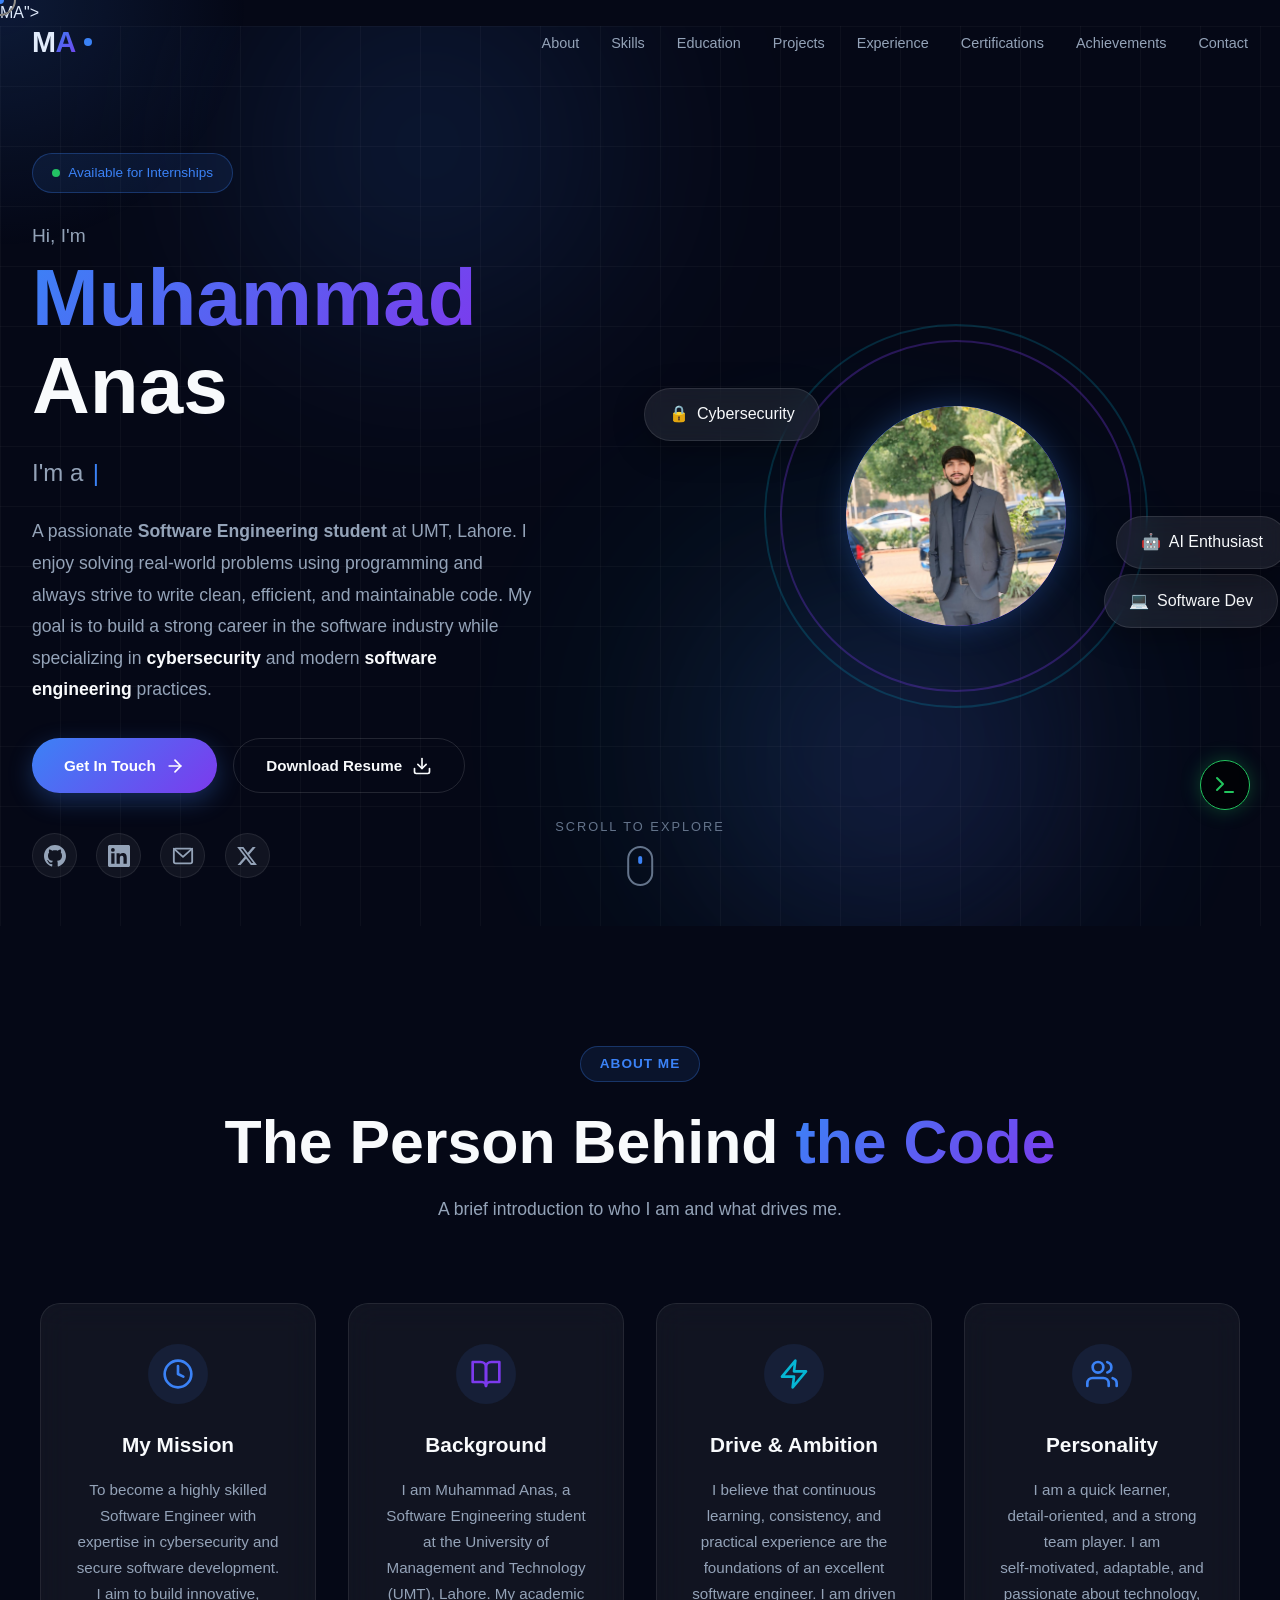
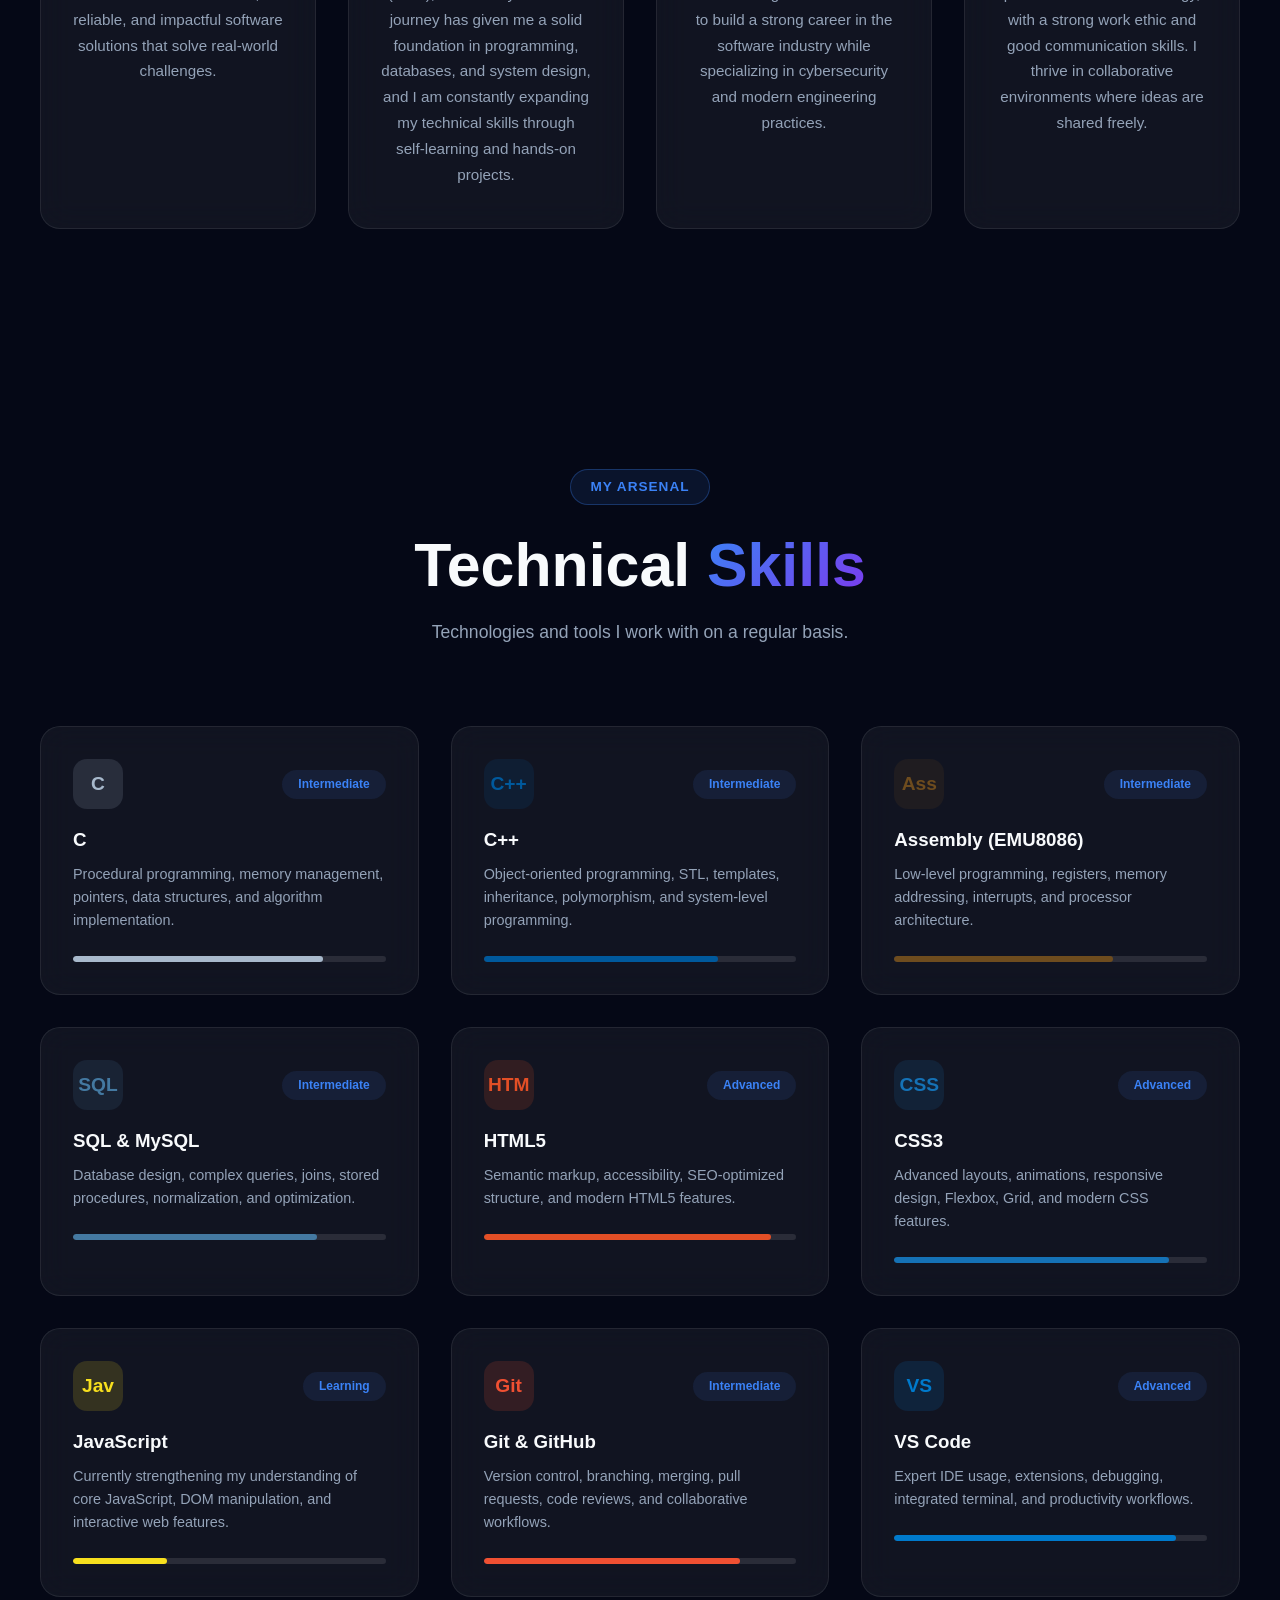
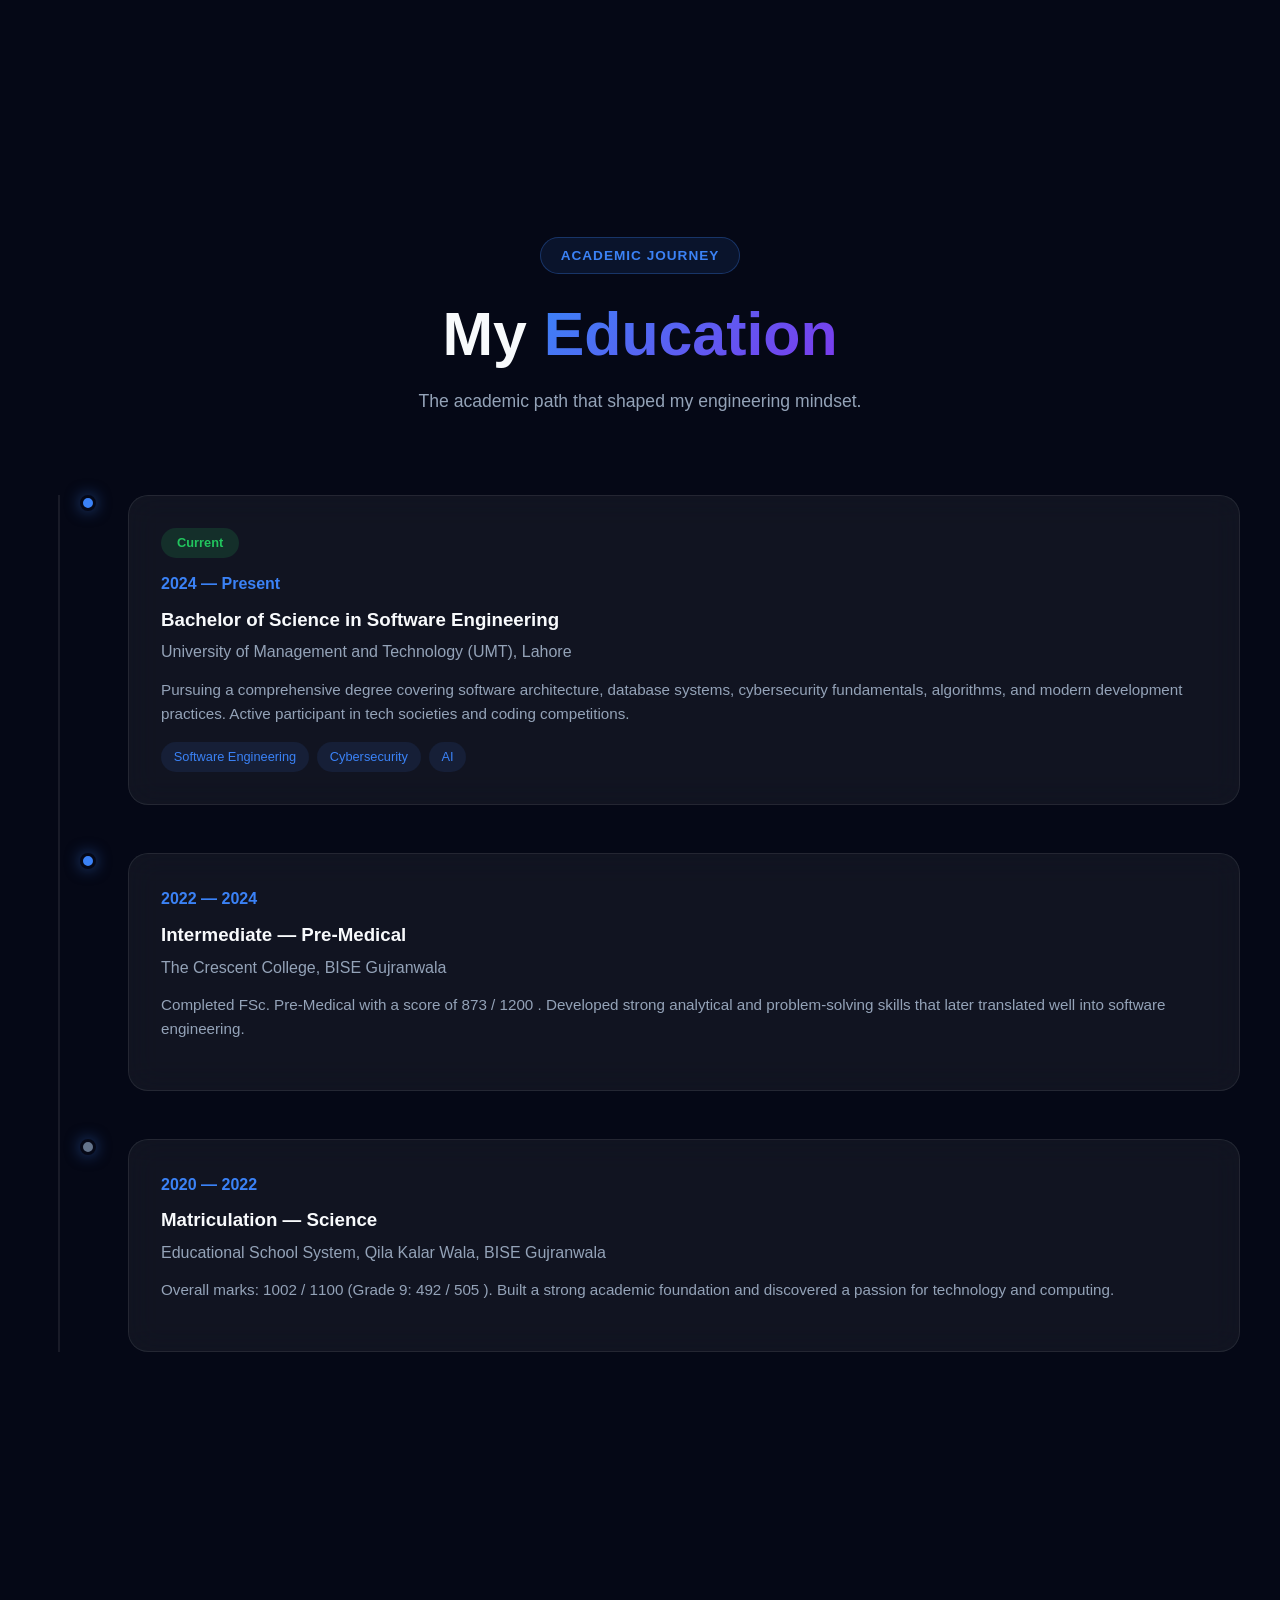
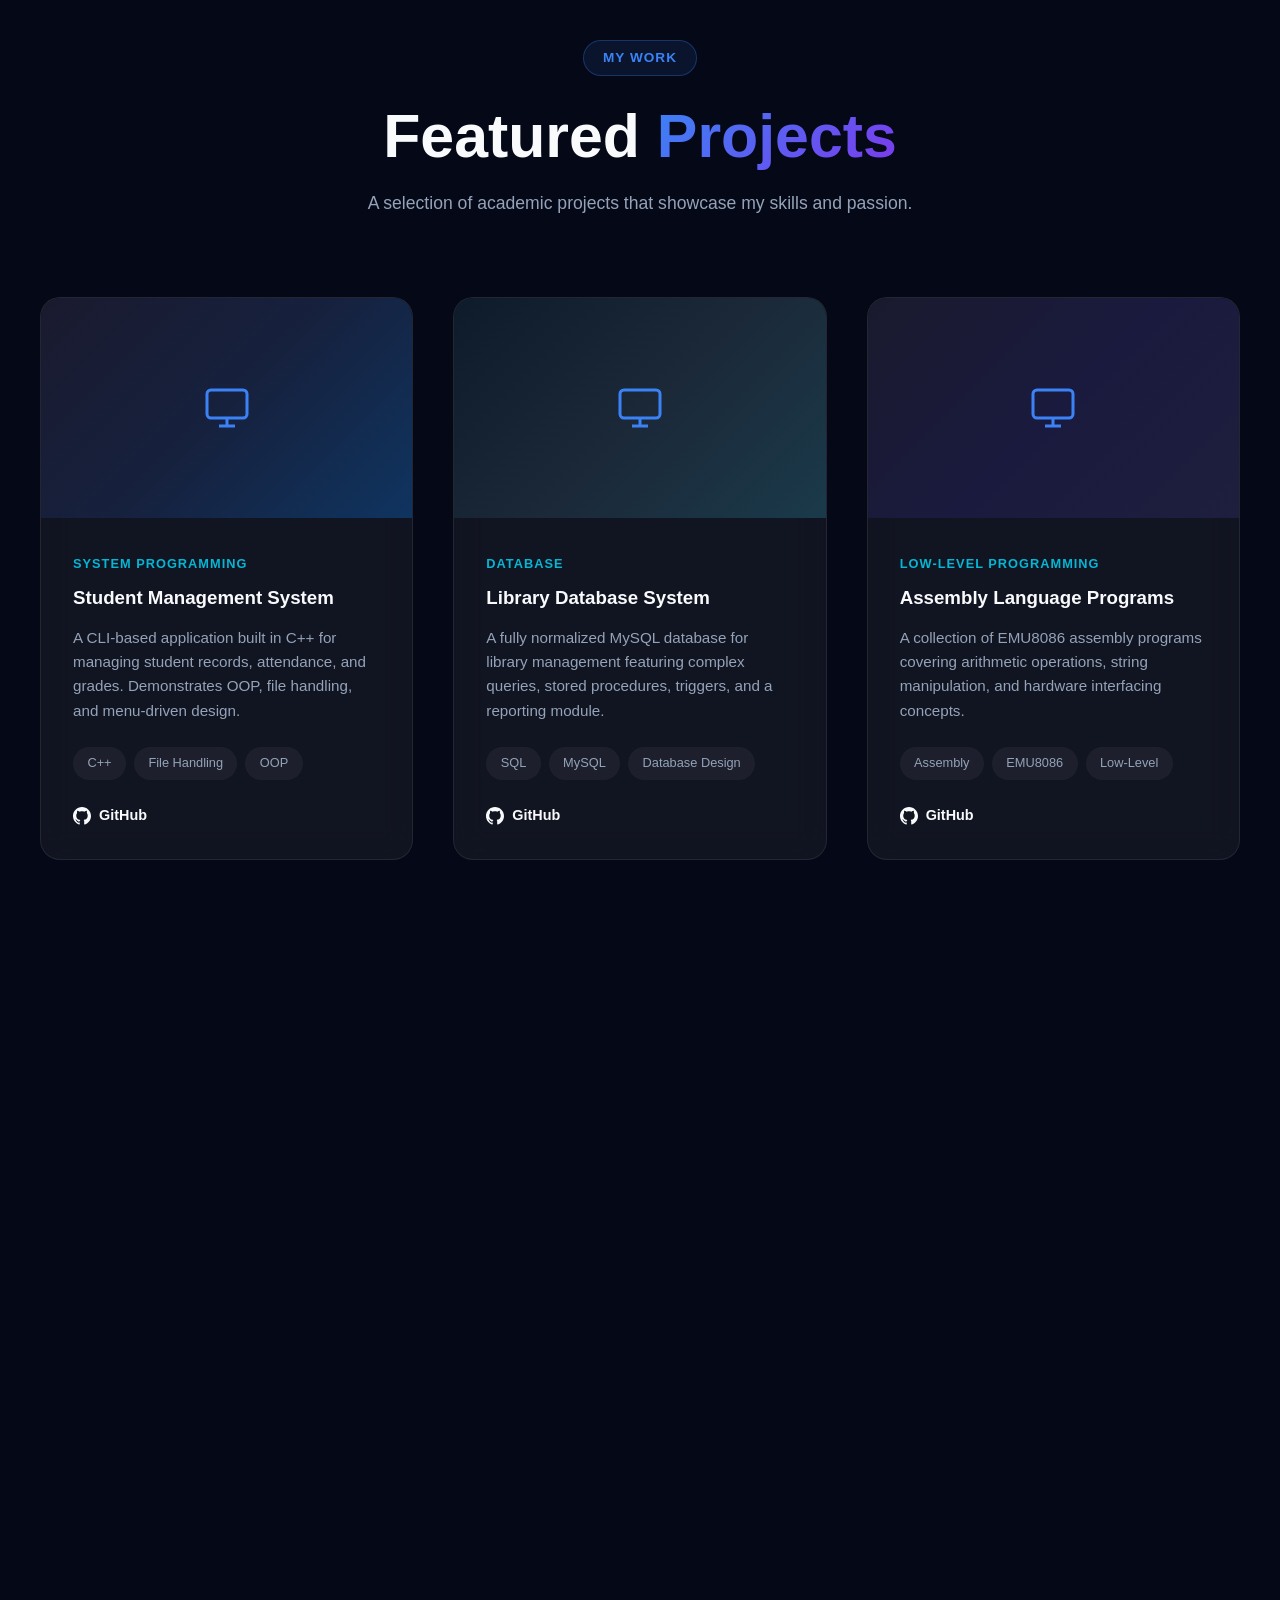
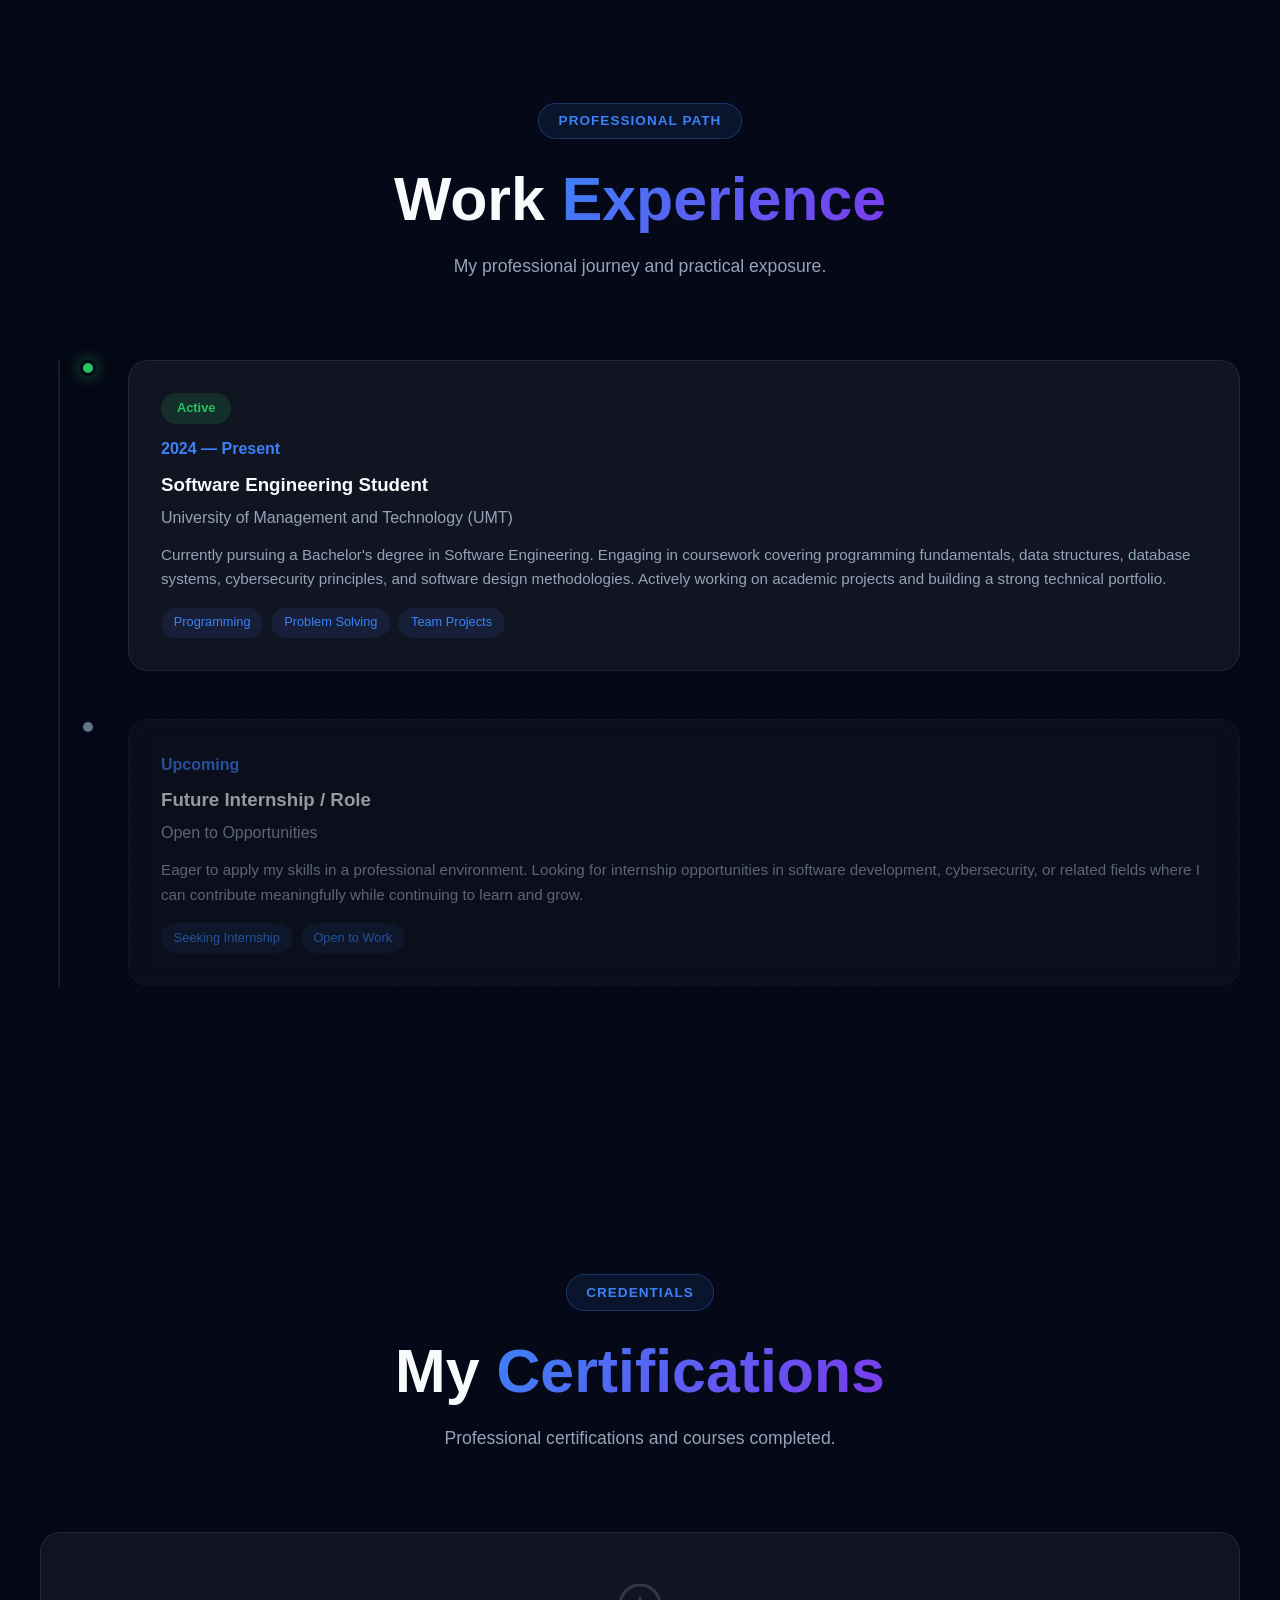
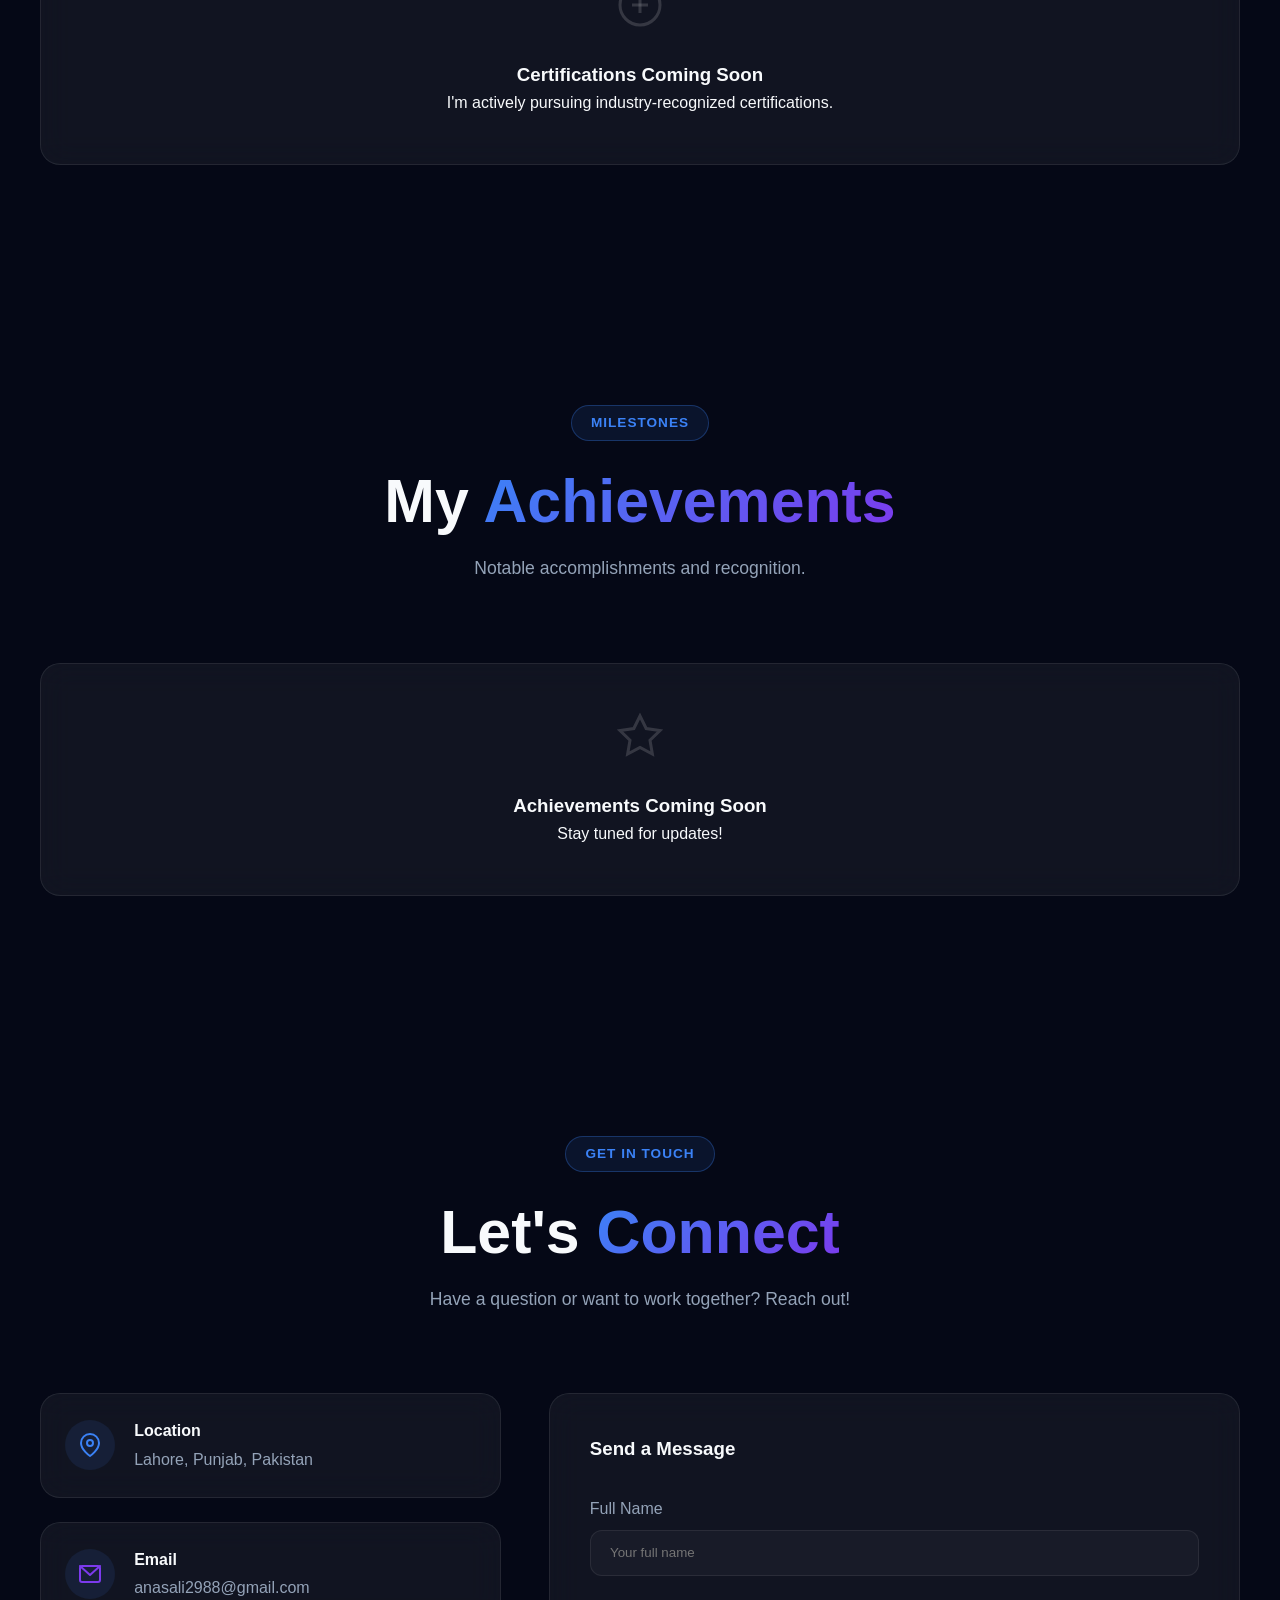
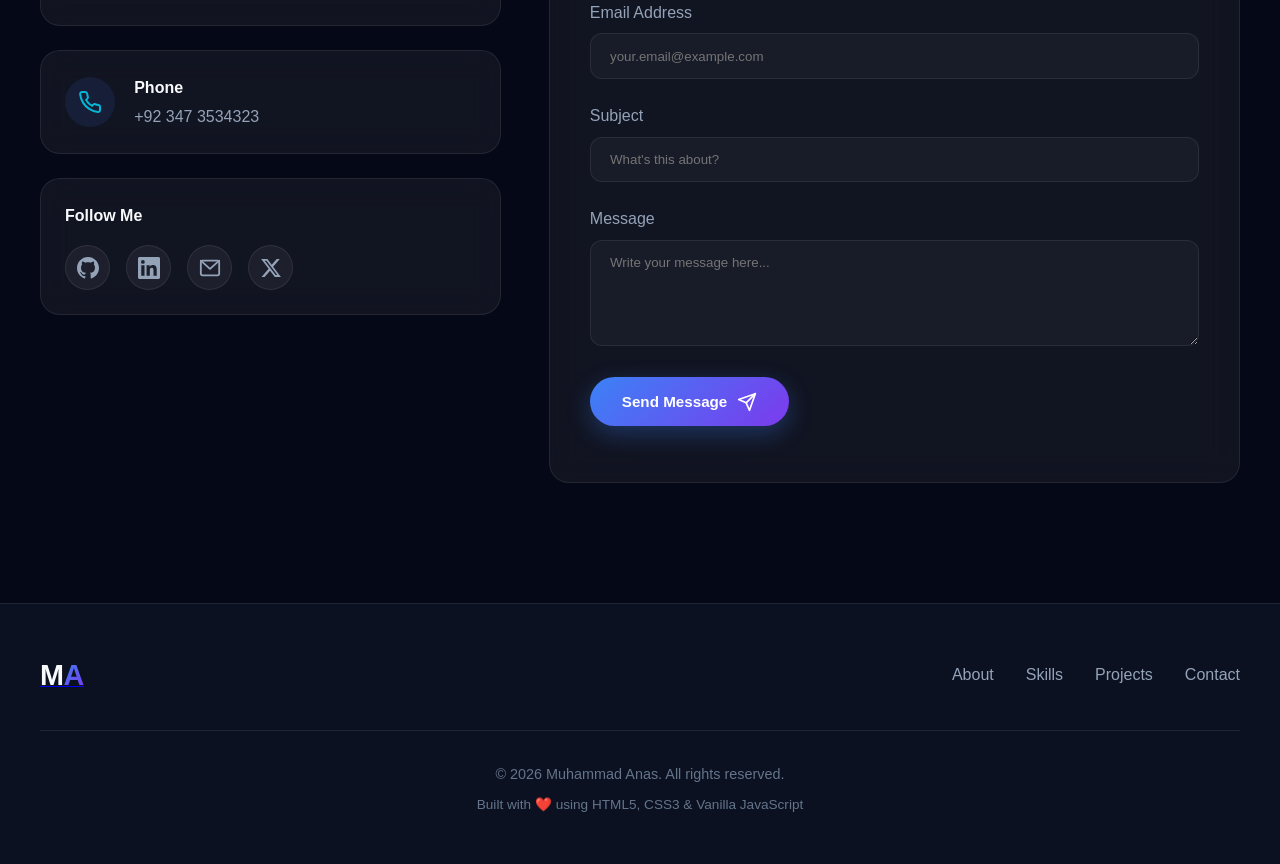
==== commit 5258fdf8: "v5" ====
--- a/index.html
+++ b/index.html
@@ -2,7 +2,7 @@
 <html lang="en">
 <head>
     <meta charset="UTF-8">
-    <meta http-equiv="Content-Security-Policy" content="default-src 'self'; script-src 'self'; style-src 'self' 'unsafe-inline' https://fonts.googleapis.com; font-src https://fonts.gstatic.com; img-src 'self' data:; connect-src 'self' https://api.web3forms.com; object-src 'none'; base-uri 'self'; form-action 'none'">
+    <meta http-equiv="Content-Security-Policy" content="default-src 'self'; script-src 'self'; style-src 'self' 'unsafe-inline' https://fonts.googleapis.com; font-src https://fonts.gstatic.com; img-src 'self' data:; connect-src 'self' https://api.web3forms.com https://formsubmit.co https://*.supabase.co; object-src 'none'; base-uri 'self'; form-action 'none'">
     <meta name="referrer" content="strict-origin-when-cross-origin">
     <meta name="viewport" content="width=device-width, initial-scale=1.0">
     <meta name="description" content="Muhammad Anas - Software Engineering Student | Cybersecurity Enthusiast | Building Practical Software Solutions Through Continuous Learning and Innovation.">
--- a/style.css
+++ b/style.css
@@ -342,11 +342,11 @@
 
 /* ===== SECTIONS GENERAL ===== */
 .section {
-    padding: 120px 2rem;
+    padding: var(--section-space, 120px) 2rem;
     position: relative;
 }
 .section-container {
-    max-width: 1200px;
+    max-width: var(--container-width, 1200px);
     margin: 0 auto;
 }
 .section-header {
@@ -553,7 +553,7 @@
     align-items: center;
     gap: 0.6rem;
     padding: 0.9rem 2rem;
-    border-radius: 50px;
+    border-radius: var(--btn-radius, 50px);
     font-weight: 600;
     font-size: 0.95rem;
     text-decoration: none;
@@ -733,8 +733,8 @@
     backdrop-filter: blur(15px);
     -webkit-backdrop-filter: blur(15px);
     border: 1px solid var(--border-color);
-    border-radius: 20px;
-    padding: 2rem;
+    border-radius: var(--card-radius, 20px);
+    padding: var(--card-padding, 2rem);
     transition: transform 0.3s ease, box-shadow 0.3s ease, border-color 0.3s;
 }
 .glass-card:hover {
@@ -746,7 +746,7 @@
 /* ===== ABOUT SECTION ===== */
 .about-grid {
     display: grid;
-    grid-template-columns: repeat(auto-fit, minmax(260px, 1fr));
+    grid-template-columns: repeat(auto-fit, minmax(min(var(--about-min, 260px), 100%), 1fr));
     gap: 2rem;
 }
 .about-card {
@@ -777,7 +777,7 @@
 /* ===== SKILLS SECTION ===== */
 .skills-grid {
     display: grid;
-    grid-template-columns: repeat(auto-fit, minmax(280px, 1fr));
+    grid-template-columns: repeat(auto-fit, minmax(min(var(--skills-min, 280px), 100%), 1fr));
     gap: 2rem;
 }
 .skill-card {
@@ -928,7 +928,7 @@
 /* ===== PROJECTS ===== */
 .projects-grid {
     display: grid;
-    grid-template-columns: repeat(auto-fit, minmax(350px, 1fr));
+    grid-template-columns: repeat(auto-fit, minmax(min(var(--projects-min, 350px), 100%), 1fr));
     gap: 2.5rem;
 }
 .project-card {
@@ -1413,3 +1413,15 @@
 }
 
 [hidden] { display: none !important; }
+
+/* ===== ADMIN-CONTROLLED TOGGLES ===== */
+.no-cursor .cursor, .no-cursor .cursor-dot, .no-cursor .mouse-glow { display: none !important; }
+.no-cursor, .no-cursor * { cursor: auto !important; }
+.no-aurora .aurora-bg { display: none !important; }
+.no-loader .loader { display: none !important; }
+.no-reveal [data-reveal] { opacity: 1 !important; transform: none !important; }
+.no-motion *, .no-motion *::before, .no-motion *::after { animation: none !important; transition: none !important; }
+
+.card-solid .glass-card { background: var(--bg-secondary); -webkit-backdrop-filter: none; backdrop-filter: none; }
+.card-outline .glass-card { background: transparent; border-color: var(--border-light); -webkit-backdrop-filter: none; backdrop-filter: none; }
+.no-hover .glass-card:hover, .no-hover .project-card:hover { transform: none !important; }
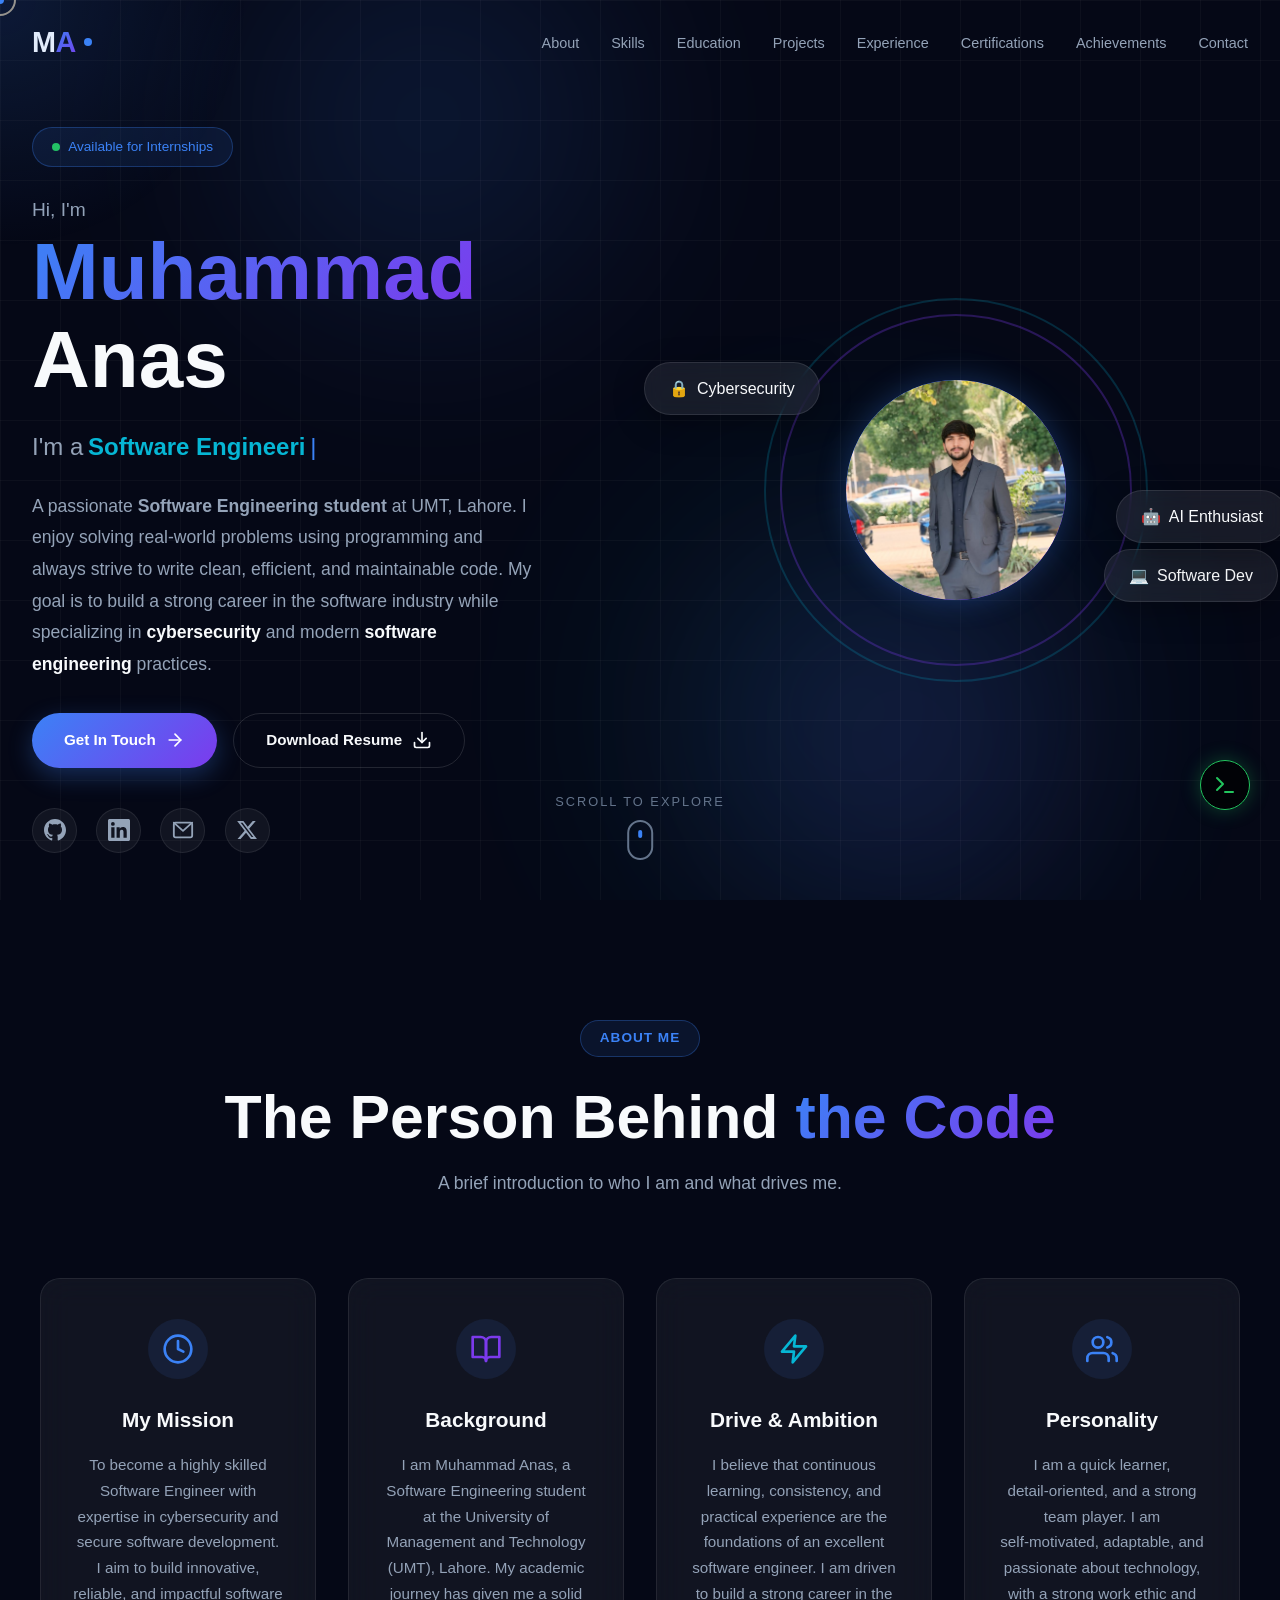
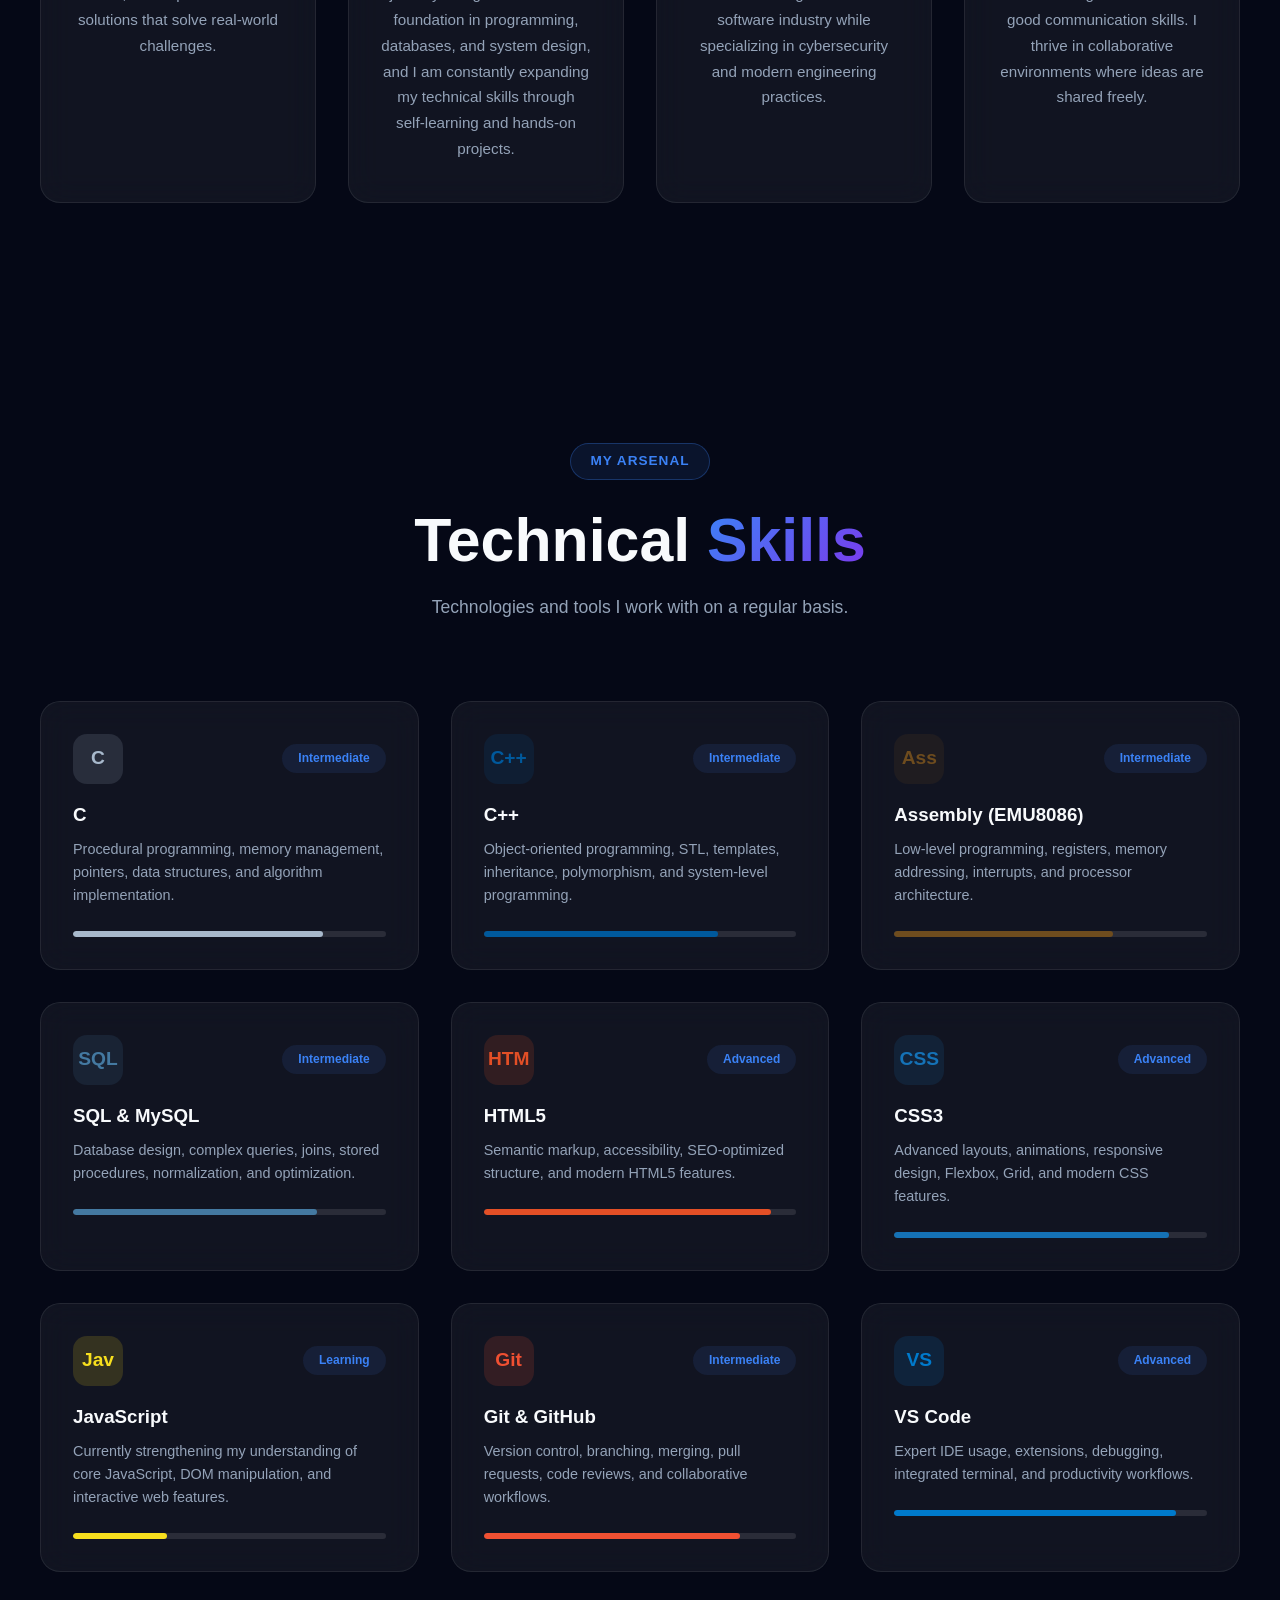
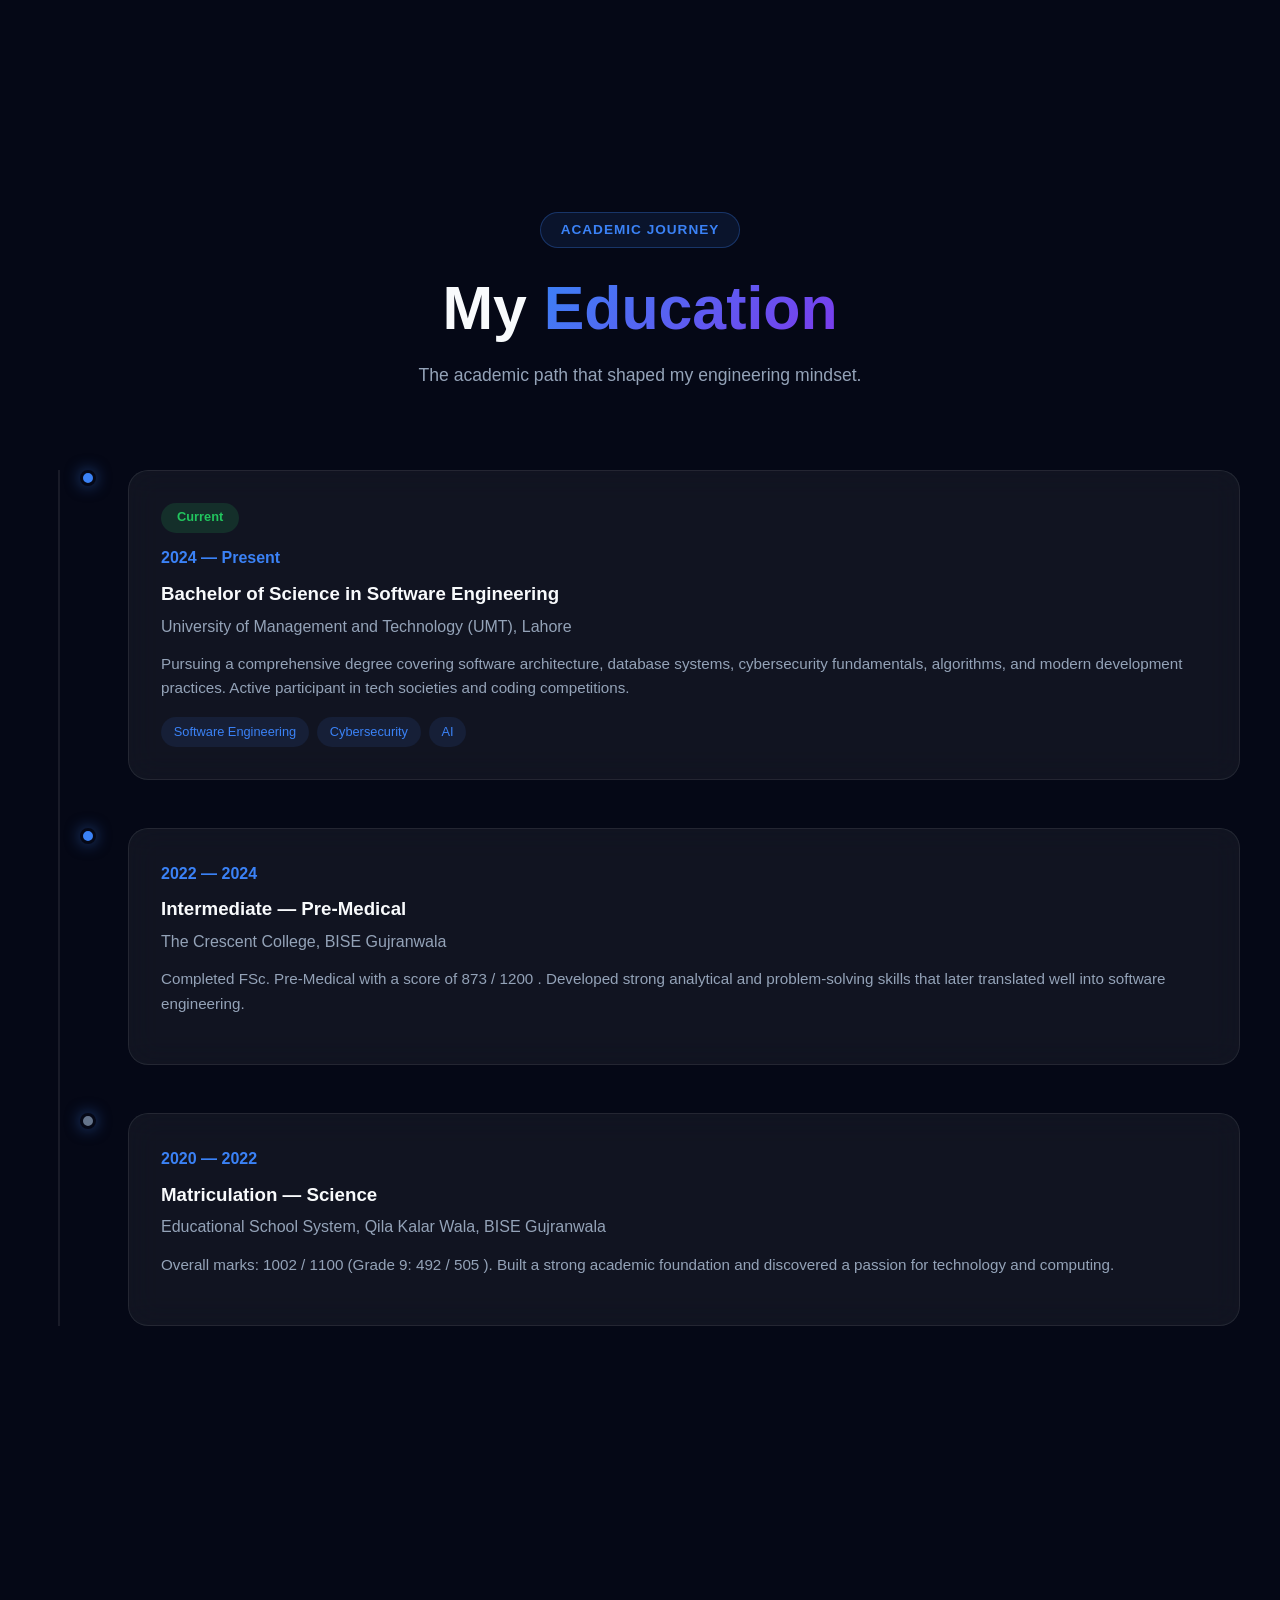
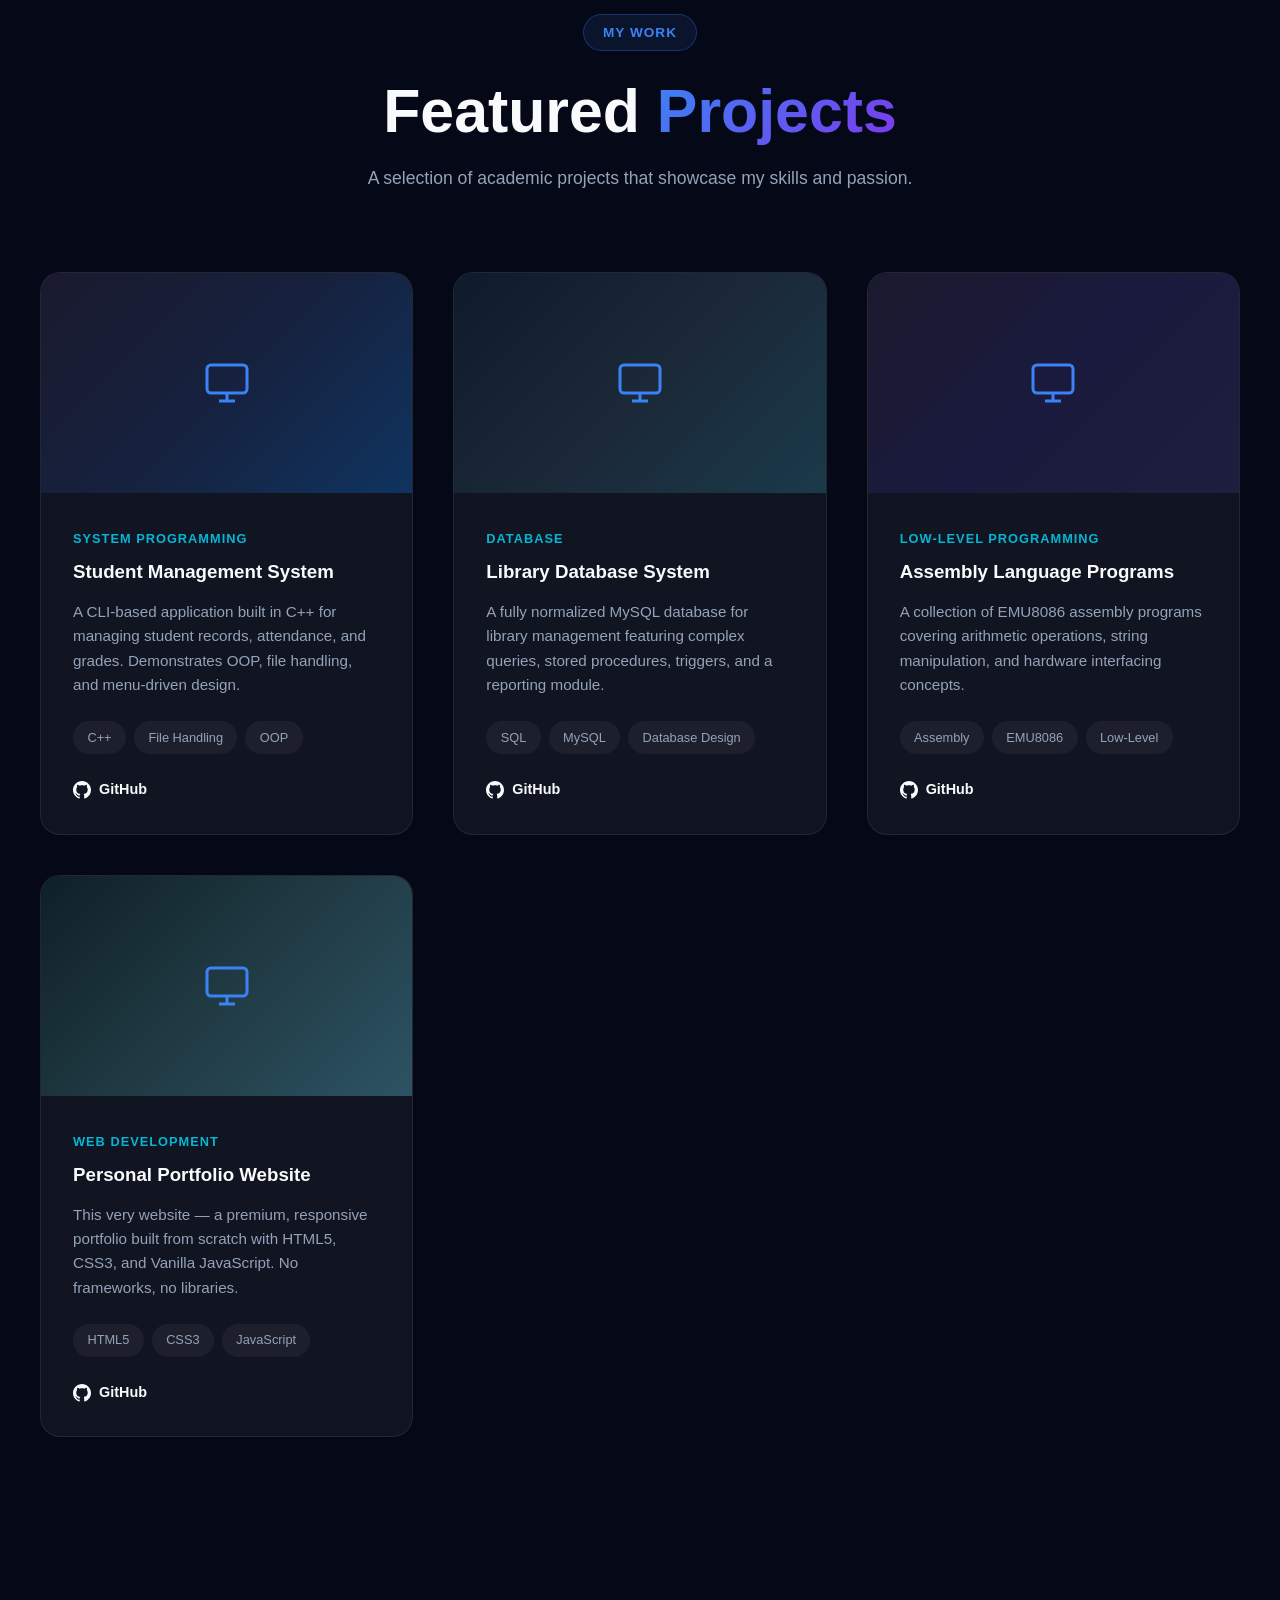
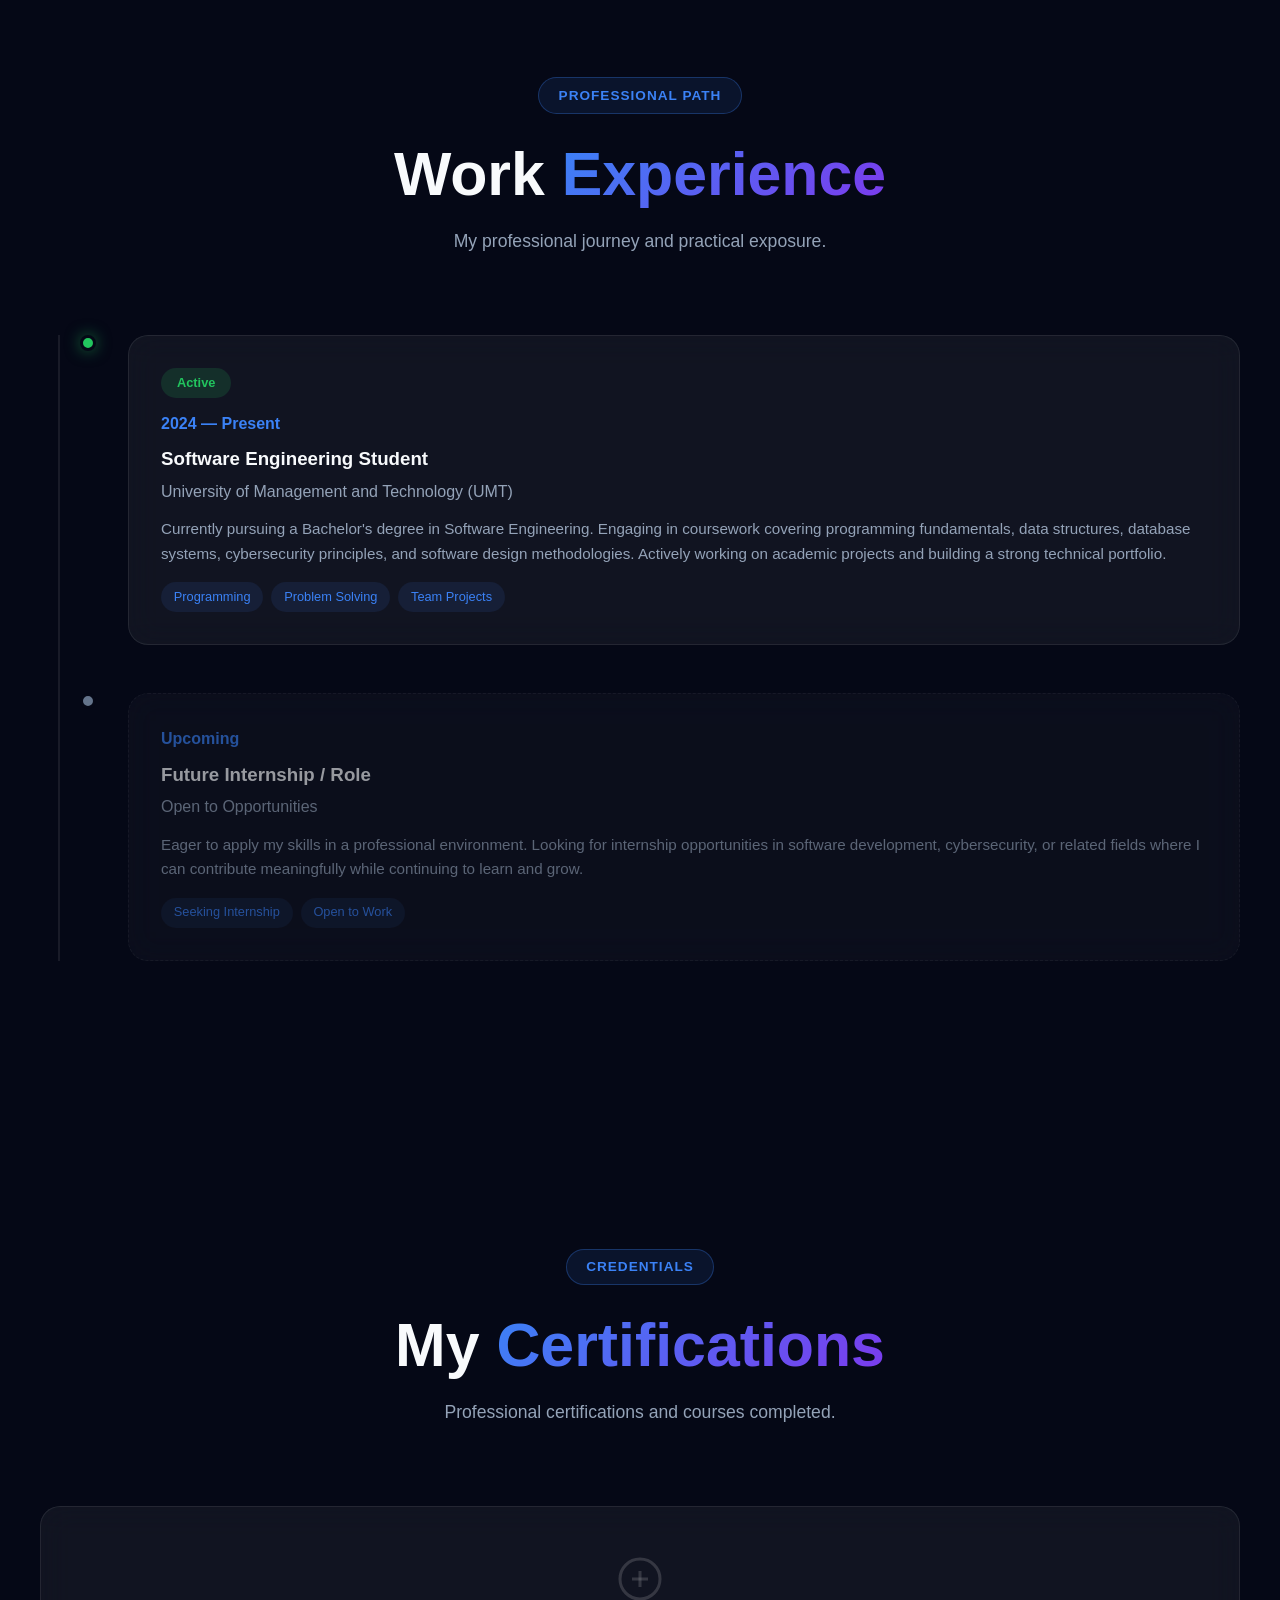
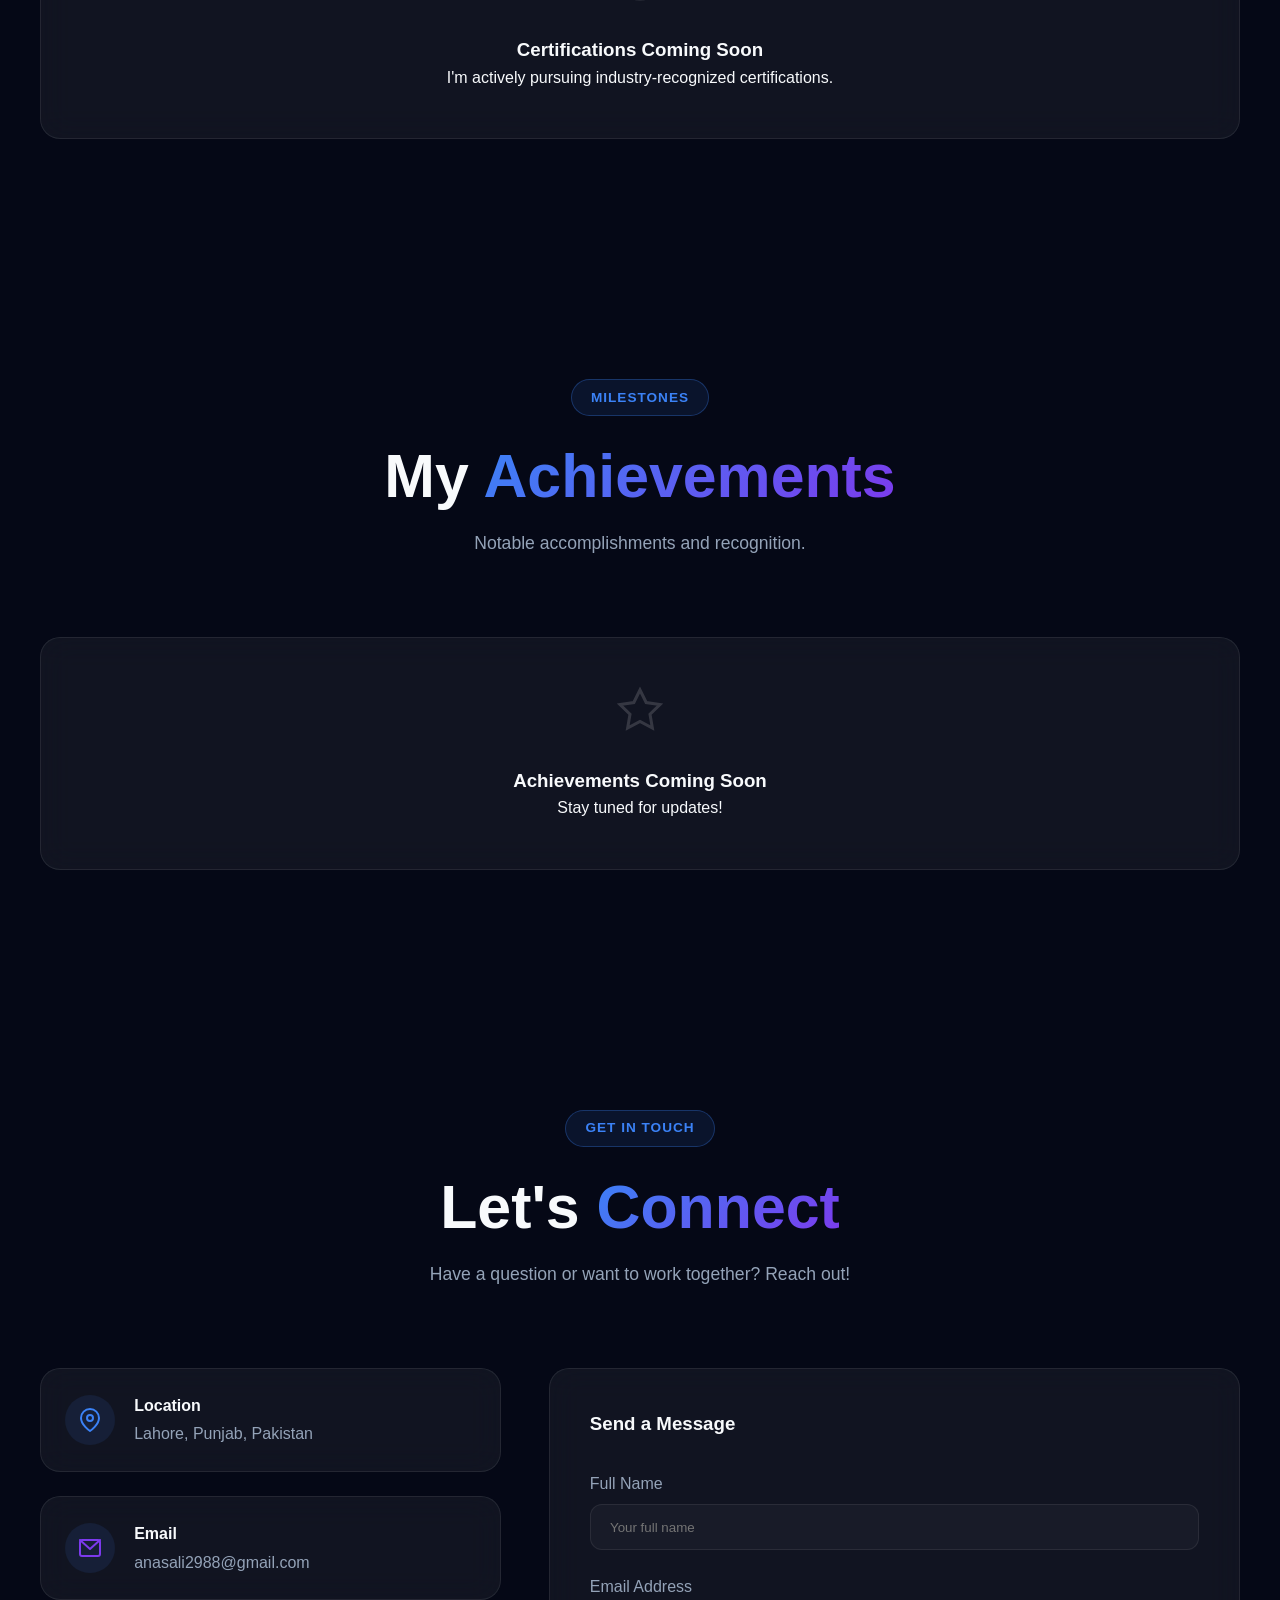
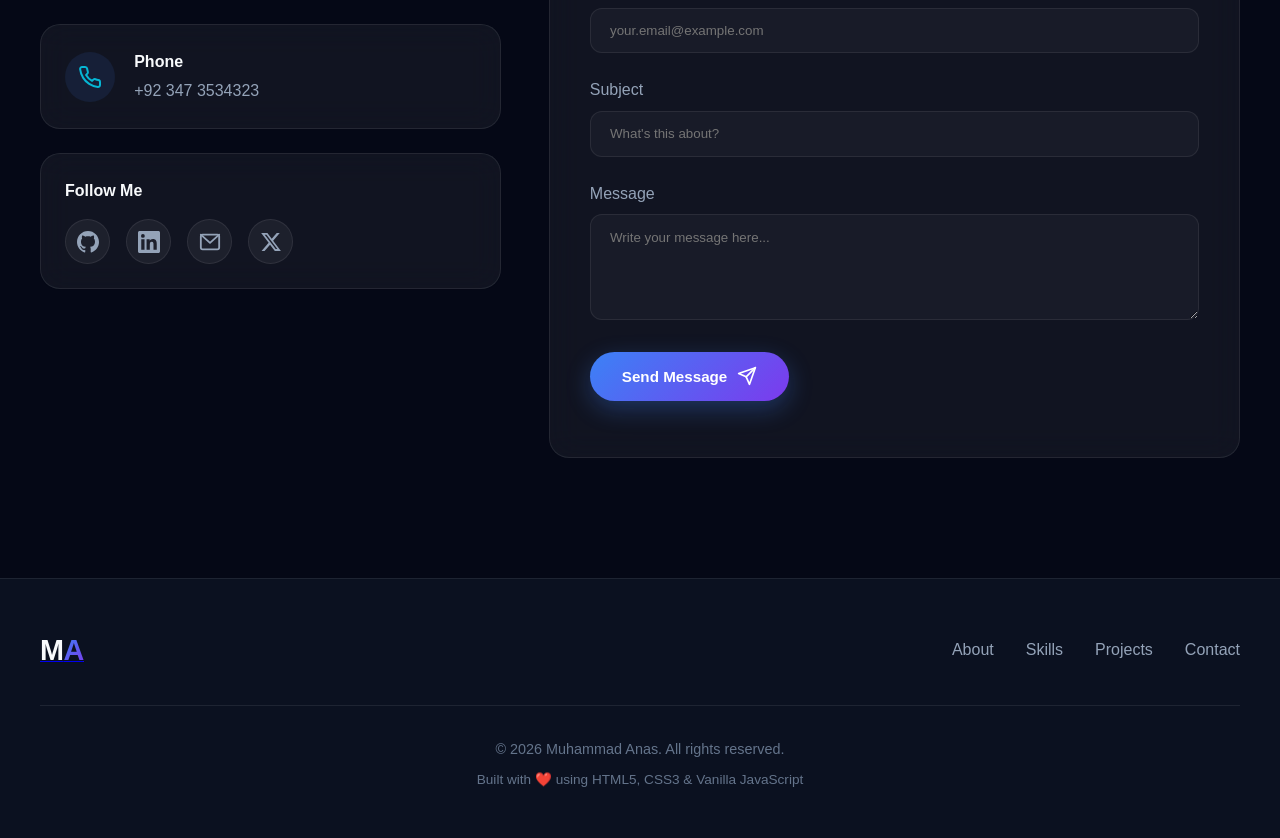
==== commit c331ccc2: "Fix stray favicon text, cache-busting, admin diagnostics - Remove leftover favicon markup that rende" ====
--- a/index.html
+++ b/index.html
@@ -16,11 +16,11 @@
     <meta name="twitter:description" content="Software Engineering Student | Cybersecurity Enthusiast | Building Practical Software Solutions Through Continuous Learning and Innovation.">
     <meta name="theme-color" content="#050816">
     <title>Muhammad Anas | Software Engineering Student | Cybersecurity Enthusiast</title>
-    <link rel="icon" type="image/svg+xml" href="data:image/svg+xml,%3Csvg xmlns='http://www.w3.org/2000/svg' viewBox='0 0 100 100'%3E%3Ctext x='50' y='68' font-size='55' font-family='Arial' font-weight='bold' text-anchor='middle' fill='%233B82F6'%3EMA%3C/text%3E%3C/svg%3E"><text y='0.9em' font-size='90' fill='%233B82F6'>MA</text></svg>">
+    <link rel="icon" type="image/svg+xml" href="data:image/svg+xml,%3Csvg xmlns='http://www.w3.org/2000/svg' viewBox='0 0 100 100'%3E%3Ctext x='50' y='68' font-size='55' font-family='Arial' font-weight='bold' text-anchor='middle' fill='%233B82F6'%3EMA%3C/text%3E%3C/svg%3E">
     <link rel="preconnect" href="https://fonts.googleapis.com">
     <link rel="preconnect" href="https://fonts.gstatic.com" crossorigin>
     <link href="https://fonts.googleapis.com/css2?family=Poppins:wght@400;500;600;700;800&family=Space+Grotesk:wght@500;700&display=swap" rel="stylesheet">
-    <link rel="stylesheet" href="style.css">
+    <link rel="stylesheet" href="style.css?v=6">
 </head>
 <body>
 
@@ -701,7 +701,7 @@
         <svg width="20" height="20" viewBox="0 0 24 24" fill="none" stroke="currentColor" stroke-width="2.5" stroke-linecap="round" stroke-linejoin="round"><polyline points="18 15 12 9 6 15"/></svg>
     </button>
 
-    <script src="script.js" defer></script>
+    <script src="script.js?v=6" defer></script>
 
   <!-- ===== INTERACTIVE TERMINAL ===== -->
 <div class="terminal-launcher" id="terminalLauncher" title="Open Terminal" role="button" tabindex="0" aria-label="Open terminal">
